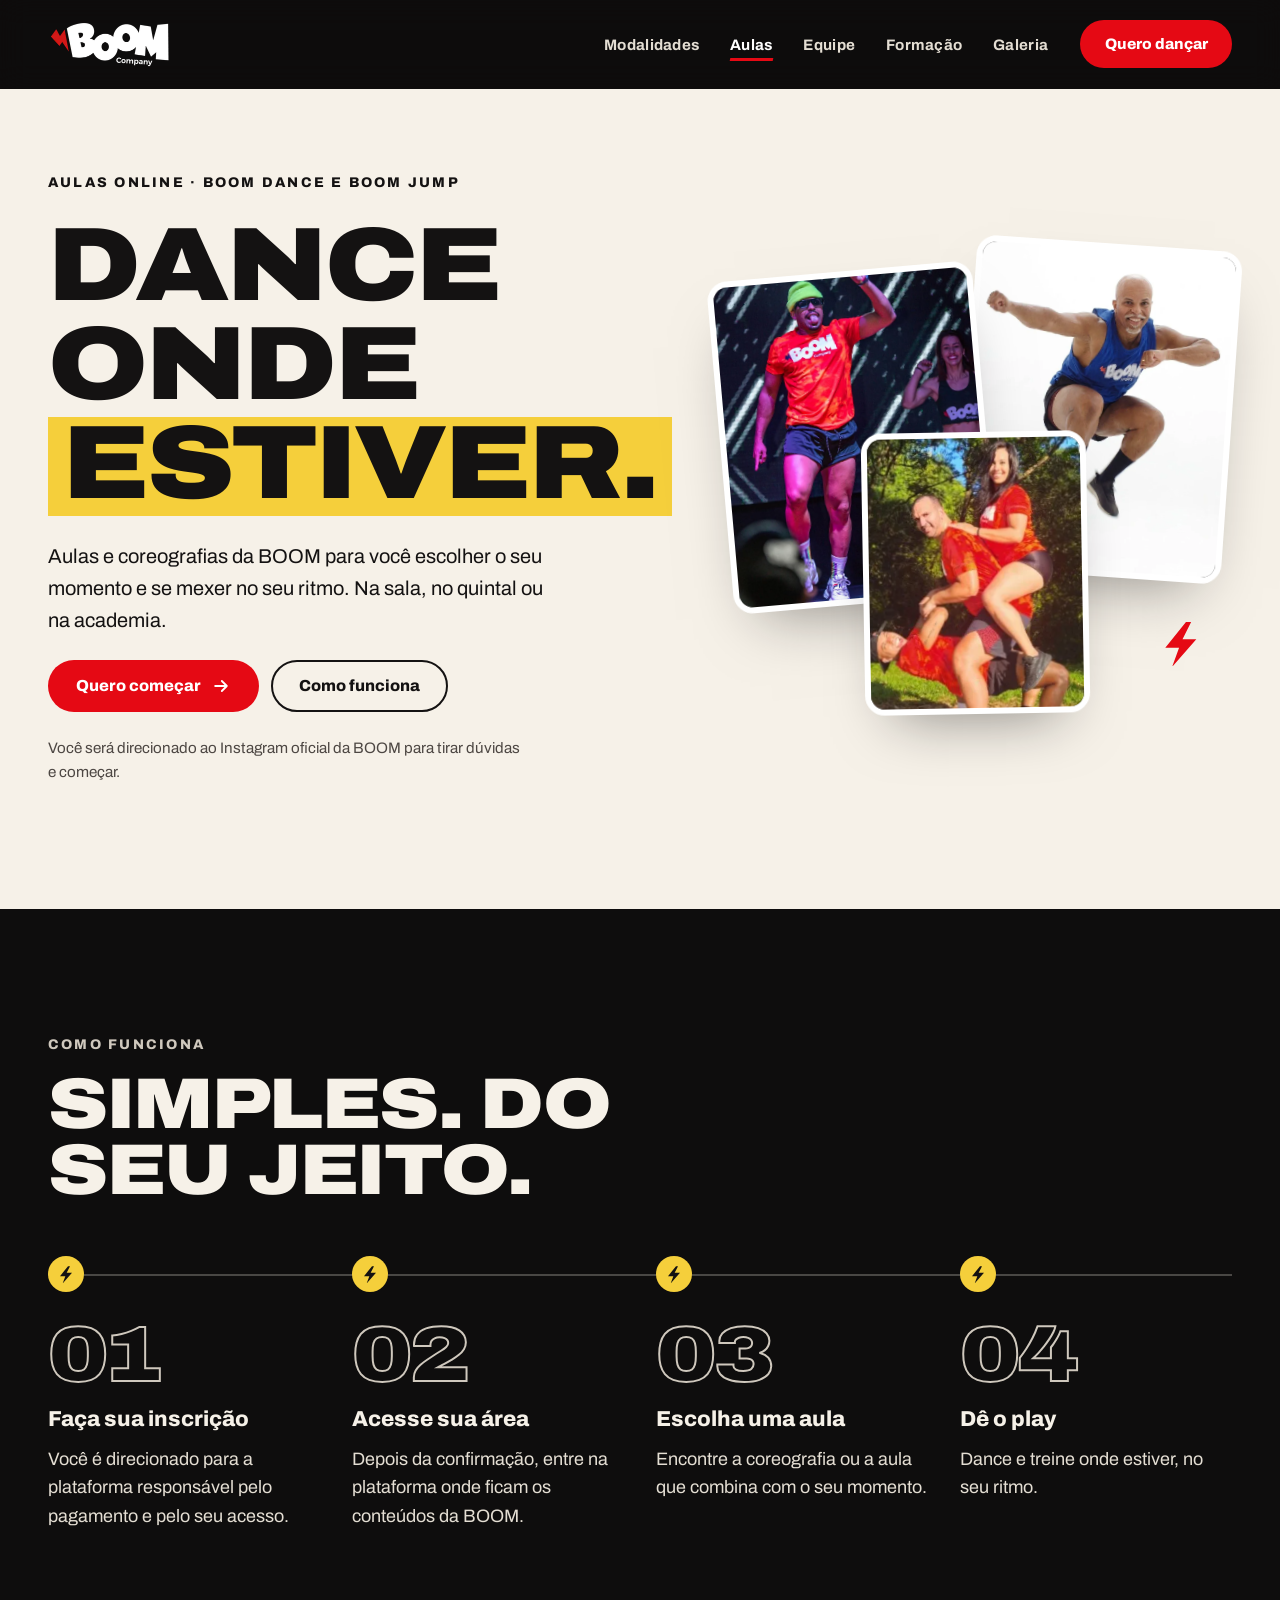
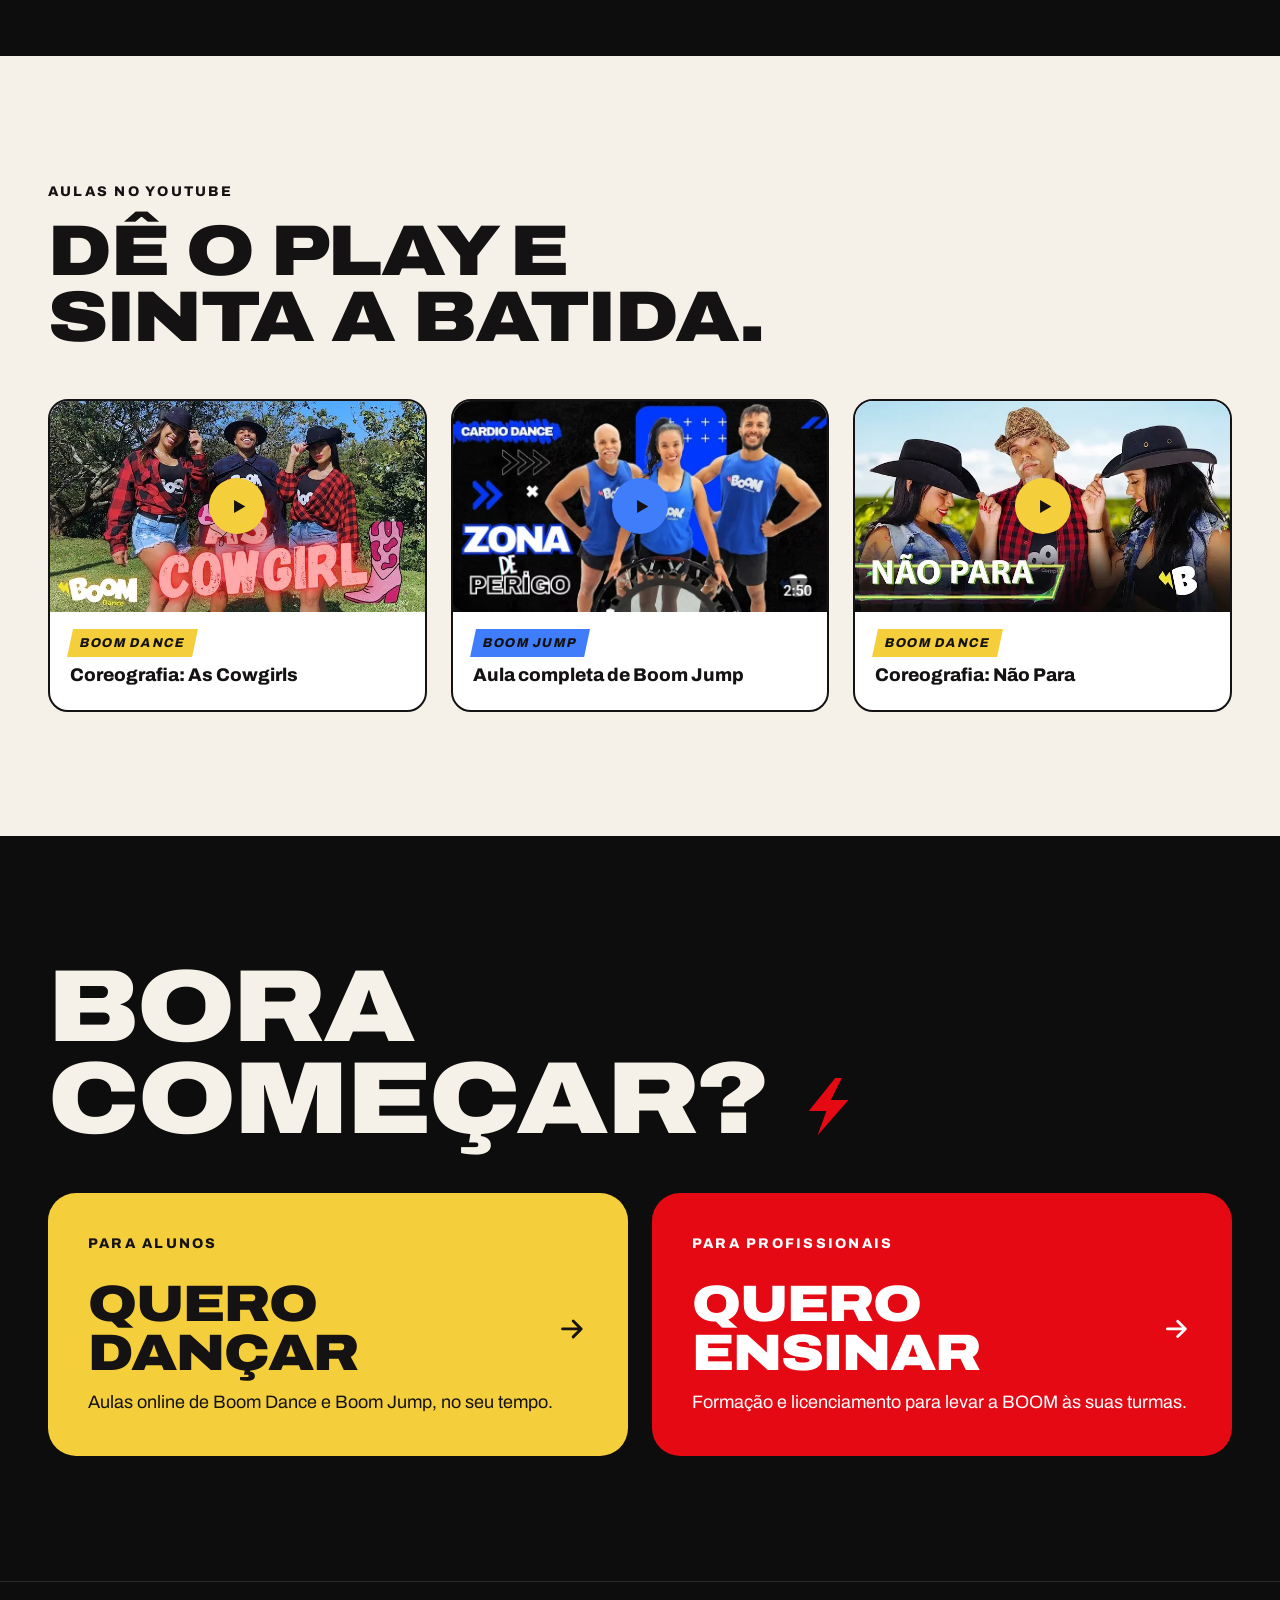
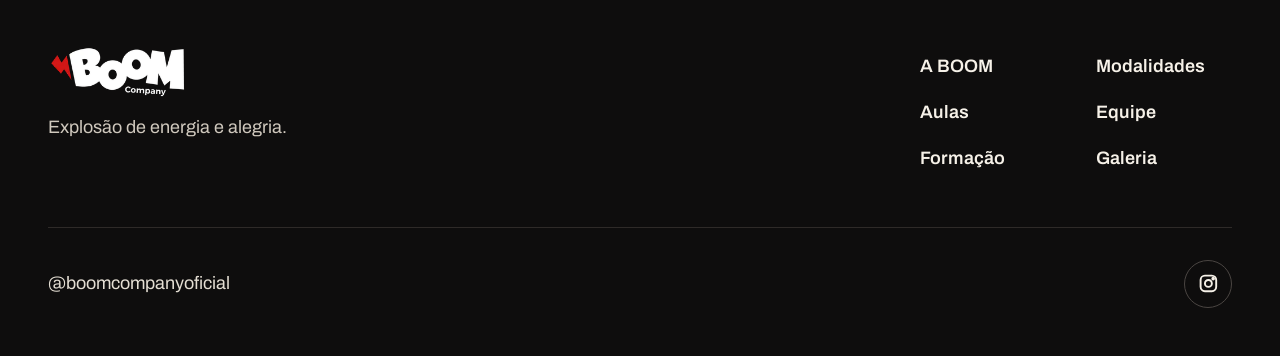
==== aulas/index.html @ 7c8aa3aa "Add files via upload" ====
<!DOCTYPE html><html lang="pt-BR"><head><meta charset="utf-8"><meta name="viewport" content="width=device-width, initial-scale=1"><title>Aulas online | BOOM Company</title><meta name="description" content="Aulas e coreografias de Boom Dance e Boom Jump para fazer onde estiver, no seu ritmo. Comece hoje com a BOOM Company."><link rel="canonical" href="https://www.boomcompany.com.br/aulas/"><meta name="theme-color" content="#0e0d0d"><link rel="icon" type="image/png" href="../favicon.png"><link rel="apple-touch-icon" href="../apple-touch-icon.png"><meta property="og:type" content="website"><meta property="og:locale" content="pt_BR"><meta property="og:title" content="Aulas online | BOOM Company"><meta property="og:description" content="Aulas e coreografias de Boom Dance e Boom Jump para fazer onde estiver, no seu ritmo. Comece hoje com a BOOM Company."><script>document.documentElement.classList.add('js');</script><link rel="stylesheet" href="../assets/Bolt.BFzb_CaX.css"><style>.steps__eyebrow[data-astro-cid-5wfdsgz3]{margin-bottom:var(--s-2)}.steps__title[data-astro-cid-5wfdsgz3]{margin-bottom:var(--s-5);max-width:50rem}.steps__list[data-astro-cid-5wfdsgz3]{grid-template-columns:repeat(var(--count), minmax(0, 1fr));gap:var(--s-4);display:grid;position:relative}.steps__list[data-astro-cid-5wfdsgz3]:before{content:"";opacity:.25;background:currentColor;height:2px;position:absolute;top:1.37rem;left:0;right:0}.steps__item[data-astro-cid-5wfdsgz3]{flex-direction:column;gap:.75rem;display:flex;position:relative}.steps__num[data-astro-cid-5wfdsgz3]{color:#0000;-webkit-text-stroke:2px var(--paper-ink);font-size:clamp(3.5rem,2.5rem + 3vw,5rem);line-height:1}.section--stage[data-astro-cid-5wfdsgz3] .steps__num[data-astro-cid-5wfdsgz3]{-webkit-text-stroke-color:var(--text-muted)}.steps__marker[data-astro-cid-5wfdsgz3]{background:var(--yellow);z-index:1;width:2.25rem;height:2.25rem;transition:transform .4s var(--ease);border-radius:50%;justify-content:center;align-items:center;margin-block:.25rem .75rem;display:flex;position:relative}.steps__item[data-astro-cid-5wfdsgz3]:hover .steps__marker[data-astro-cid-5wfdsgz3]{transform:scale(1.15)rotate(-8deg)}.steps__marker[data-astro-cid-5wfdsgz3] .bolt{width:1rem;height:1.1rem}.steps__marker[data-astro-cid-5wfdsgz3] .bolt polygon{fill:var(--paper-ink)}.steps__name[data-astro-cid-5wfdsgz3]{font-size:1.35rem;font-weight:800;line-height:1.2}.section--stage[data-astro-cid-5wfdsgz3] .steps__text[data-astro-cid-5wfdsgz3]{color:var(--text-soft)}.steps__text[data-astro-cid-5wfdsgz3]{line-height:1.6}@media (width<=860px){.steps__list[data-astro-cid-5wfdsgz3]{grid-template-columns:1fr;gap:0;padding-left:3.25rem}.steps__list[data-astro-cid-5wfdsgz3]:before{width:2px;height:auto;inset:.5rem auto .5rem 1.1rem}.steps__item[data-astro-cid-5wfdsgz3]{padding-bottom:var(--s-4)}.steps__num[data-astro-cid-5wfdsgz3]{font-size:2.5rem}.steps__marker[data-astro-cid-5wfdsgz3]{margin:0;position:absolute;top:.4rem;left:0}.steps__item[data-astro-cid-5wfdsgz3]{position:static}.steps__list[data-astro-cid-5wfdsgz3]>li[data-astro-cid-5wfdsgz3]{position:relative}.steps__list[data-astro-cid-5wfdsgz3]>li[data-astro-cid-5wfdsgz3] .steps__marker[data-astro-cid-5wfdsgz3]{left:-3.25rem}}
.videos__grid[data-astro-cid-wfg3qaib]{gap:var(--s-3);grid-template-columns:repeat(auto-fit,minmax(17rem,1fr));display:grid}.videos__grid[data-astro-cid-wfg3qaib] li[data-astro-cid-wfg3qaib]{display:flex}.videos__card[data-astro-cid-wfg3qaib]{background:var(--white);border:2px solid var(--paper-ink);border-radius:var(--radius-m);flex-direction:column;flex:1;display:flex;overflow:hidden}.videos__card--dance[data-astro-cid-wfg3qaib]{--accent:var(--yellow)}.videos__card--jump[data-astro-cid-wfg3qaib]{--accent:var(--blue)}.videos__thumb[data-astro-cid-wfg3qaib]{aspect-ratio:16/9;position:relative}.videos__play[data-astro-cid-wfg3qaib]{background:var(--accent);width:3.5rem;height:3.5rem;color:var(--paper-ink);transition:transform .3s var(--ease);border-radius:50%;justify-content:center;align-items:center;margin:auto;display:flex;position:absolute;inset:0;box-shadow:0 10px 30px -10px #00000080}.videos__card[data-astro-cid-wfg3qaib]:hover .videos__play[data-astro-cid-wfg3qaib]{transform:scale(1.12)}.videos__play[data-astro-cid-wfg3qaib] svg{width:1.3rem;height:1.3rem;margin-left:3px}.videos__meta[data-astro-cid-wfg3qaib]{flex-direction:column;gap:.4rem;padding:1.1rem 1.25rem 1.35rem;display:flex}.videos__tag[data-astro-cid-wfg3qaib]{background:var(--accent);color:var(--paper-ink);letter-spacing:.1em;text-transform:uppercase;align-self:flex-start;padding:.25rem .6rem;font-size:.8rem;font-weight:800;transform:skew(-12deg)}.videos__title[data-astro-cid-wfg3qaib]{font-size:1.15rem;font-weight:800;line-height:1.3}.aulas-hero[data-astro-cid-ud3b7mvk]{padding-top:clamp(3rem,2rem + 4vw,6rem);overflow:hidden}.aulas-hero__grid[data-astro-cid-ud3b7mvk]{align-items:center;gap:var(--s-6);flex-wrap:wrap;display:flex}.aulas-hero__text[data-astro-cid-ud3b7mvk]{gap:var(--s-3);flex-direction:column;flex:32rem;align-items:flex-start;min-width:0;display:flex}.aulas-hero__text[data-astro-cid-ud3b7mvk] .h1[data-astro-cid-ud3b7mvk]{font-size:min(var(--fs-h1), 13vw)}.aulas-hero__text[data-astro-cid-ud3b7mvk] .lead[data-astro-cid-ud3b7mvk]{max-width:32rem}.aulas-hero__ctas[data-astro-cid-ud3b7mvk]{flex-wrap:wrap;gap:.75rem;display:flex}.aulas-hero__note[data-astro-cid-ud3b7mvk]{color:#4d4743;max-width:30rem;font-size:.95rem}.aulas-hero__collage[data-astro-cid-ud3b7mvk]{flex:26rem;min-width:0;height:clamp(22rem,15rem + 18vw,34rem);position:relative}.aulas-hero__pic[data-astro-cid-ud3b7mvk]{aspect-ratio:4/5;border-radius:var(--radius-m);border:6px solid var(--white);width:52%;position:absolute;box-shadow:0 30px 60px -30px #14121280}.aulas-hero__pic--1[data-astro-cid-ud3b7mvk]{z-index:2;animation:float-in .9s var(--ease) .1s both;top:6%;left:0;rotate:-5deg}.aulas-hero__pic--2[data-astro-cid-ud3b7mvk]{z-index:1;animation:float-in .9s var(--ease) .25s both;top:0;right:0;rotate:4deg}.aulas-hero__pic--2[data-astro-cid-ud3b7mvk] img{object-position:center 40%}.aulas-hero__pic--3[data-astro-cid-ud3b7mvk]{z-index:3;width:44%;animation:float-in .9s var(--ease) .4s both;bottom:0;left:28%;rotate:-1deg}.aulas-hero__bolt[data-astro-cid-ud3b7mvk]{z-index:4;font-size:5rem;position:absolute;bottom:10%;right:6%}@keyframes float-in{0%{opacity:0;transform:translateY(30px)scale(.96)}to{opacity:1;transform:none}}@media (width<=640px){.aulas-hero__ctas[data-astro-cid-ud3b7mvk]{flex-direction:column;width:100%}.aulas-hero__ctas[data-astro-cid-ud3b7mvk] .btn[data-astro-cid-ud3b7mvk]{width:100%;min-height:3.5rem}.aulas-hero__collage[data-astro-cid-ud3b7mvk]{flex-basis:100%;height:22rem}}
.doors__title[data-astro-cid-2fuijuco]{margin-bottom:var(--s-5);font-size:clamp(2.75rem,1.6rem + 6vw,7.25rem);line-height:.9}.doors__title[data-astro-cid-2fuijuco] .bolt{vertical-align:-.02em;margin-left:.1em;display:inline-block}.doors__grid[data-astro-cid-2fuijuco]{gap:var(--s-3);grid-template-columns:repeat(auto-fit,minmax(19rem,1fr));display:grid}.doors__door[data-astro-cid-2fuijuco]{border-radius:var(--radius-l);justify-content:space-between;gap:var(--s-3);flex-direction:column;min-height:15rem;padding:clamp(1.6rem,1rem + 2vw,2.5rem);display:flex}.doors__door--student[data-astro-cid-2fuijuco]{background:var(--yellow);color:var(--paper-ink)}.doors__door--pro[data-astro-cid-2fuijuco]{background:var(--red);color:var(--white)}.doors__door[data-astro-cid-2fuijuco] .eyebrow[data-astro-cid-2fuijuco]{color:inherit}.doors__name[data-astro-cid-2fuijuco]{align-items:center;gap:.3em;font-size:clamp(2.2rem,1.6rem + 2vw,3.5rem);line-height:.95;display:flex}.doors__name[data-astro-cid-2fuijuco] svg{width:.7em;height:.7em;transition:transform .3s var(--ease)}.doors__door[data-astro-cid-2fuijuco]:hover .doors__name[data-astro-cid-2fuijuco] svg{transform:translate(8px)}.doors__text[data-astro-cid-2fuijuco]{margin-top:.75rem;line-height:1.5;display:block}
</style></head><body><a class="skip-link" href="#conteudo">Pular para o conteúdo</a><header class="site-header" data-header data-astro-cid-nen7h5rs><div class="container site-header__row" data-astro-cid-nen7h5rs><a class="site-header__logo" href="../" aria-label="BOOM Company, página inicial" data-astro-cid-nen7h5rs><img src="../assets/boom-company.6eU--Zpo_1lzcCj.webp" alt loading="eager" data-astro-cid-nen7h5rs="true" decoding="async" width="248" height="91"></a><nav class="site-nav" aria-label="Principal" data-astro-cid-nen7h5rs><ul data-astro-cid-nen7h5rs><li data-astro-cid-nen7h5rs><a href="../#ritmo" data-astro-cid-nen7h5rs>Modalidades</a></li><li data-astro-cid-nen7h5rs><a href="./" aria-current="page" data-astro-cid-nen7h5rs>Aulas</a></li><li data-astro-cid-nen7h5rs><a href="../#equipe" data-astro-cid-nen7h5rs>Equipe</a></li><li data-astro-cid-nen7h5rs><a href="../formacao/" data-astro-cid-nen7h5rs>Formação</a></li><li data-astro-cid-nen7h5rs><a href="../galeria/" data-astro-cid-nen7h5rs>Galeria</a></li></ul></nav><a class="btn btn--red site-header__cta" href="./" data-astro-cid-nen7h5rs>Quero dançar</a><button class="site-header__menu" type="button" aria-expanded="false" aria-controls="mobile-menu" data-menu-open data-astro-cid-nen7h5rs><svg viewBox="0 0 24 24" aria-hidden="true" focusable="false" fill="none" stroke="currentColor" stroke-width="2.2" stroke-linecap="round" stroke-linejoin="round"><path d="M4 8h16M4 16h11"></path></svg><span class="visually-hidden" data-astro-cid-nen7h5rs>Abrir menu</span></button></div></header><div class="mobile-menu" id="mobile-menu" hidden data-menu role="dialog" aria-modal="true" aria-label="Menu" data-astro-cid-nen7h5rs><div class="container mobile-menu__top" data-astro-cid-nen7h5rs><a href="../" aria-label="BOOM Company, página inicial" data-astro-cid-nen7h5rs><img src="../assets/boom-company.6eU--Zpo_1lzcCj.webp" alt data-astro-cid-nen7h5rs="true" loading="lazy" decoding="async" width="248" height="91"></a><button class="site-header__menu" type="button" data-menu-close data-astro-cid-nen7h5rs><svg viewBox="0 0 24 24" aria-hidden="true" focusable="false" fill="none" stroke="currentColor" stroke-width="2.2" stroke-linecap="round" stroke-linejoin="round"><path d="M6 6l12 12M18 6L6 18"></path></svg><span class="visually-hidden" data-astro-cid-nen7h5rs>Fechar menu</span></button></div><nav class="container mobile-menu__nav" aria-label="Menu" data-astro-cid-nen7h5rs><ul data-astro-cid-nen7h5rs><li data-astro-cid-nen7h5rs><a class="display" href="../#ritmo" data-menu-link data-astro-cid-nen7h5rs>Modalidades</a></li><li data-astro-cid-nen7h5rs><a class="display" href="./" data-menu-link data-astro-cid-nen7h5rs>Aulas</a></li><li data-astro-cid-nen7h5rs><a class="display" href="../#equipe" data-menu-link data-astro-cid-nen7h5rs>Equipe</a></li><li data-astro-cid-nen7h5rs><a class="display" href="../formacao/" data-menu-link data-astro-cid-nen7h5rs>Formação</a></li><li data-astro-cid-nen7h5rs><a class="display" href="../galeria/" data-menu-link data-astro-cid-nen7h5rs>Galeria</a></li></ul><div class="mobile-menu__ctas" data-astro-cid-nen7h5rs><a class="btn btn--red" href="./" data-menu-link data-astro-cid-nen7h5rs>Quero dançar</a><a class="btn btn--ghost" href="../formacao/" data-menu-link data-astro-cid-nen7h5rs>Sou profissional</a></div><a class="mobile-menu__ig" href="https://www.instagram.com/boomcompanyoficial/" target="_blank" rel="noopener noreferrer" data-astro-cid-nen7h5rs><svg viewBox="0 0 24 24" aria-hidden="true" focusable="false" fill="none" stroke="currentColor" stroke-width="2.2" stroke-linecap="round" stroke-linejoin="round"><rect x="3" y="3" width="18" height="18" rx="5"></rect><circle cx="12" cy="12" r="4"></circle><circle cx="17.5" cy="6.5" r="1" fill="currentColor"></circle></svg> @boomcompanyoficial</a></nav></div><script type="module">var e=document.querySelector(`[data-header]`),t=document.querySelector(`[data-menu]`),n=document.querySelector(`[data-menu-open]`),r=document.querySelector(`[data-menu-close]`);if(e){let t=()=>e.classList.toggle(`is-scrolled`,window.scrollY>8);t(),window.addEventListener(`scroll`,t,{passive:!0})}if(t&&n&&r){let e=()=>{t.hidden=!1,n.setAttribute(`aria-expanded`,`true`),document.body.style.overflow=`hidden`,r.focus()},i=(e=!0)=>{t.hidden=!0,n.setAttribute(`aria-expanded`,`false`),document.body.style.overflow=``,e&&n.focus()};n.addEventListener(`click`,e),r.addEventListener(`click`,()=>i()),t.querySelectorAll(`[data-menu-link]`).forEach(e=>e.addEventListener(`click`,()=>i(!1))),document.addEventListener(`keydown`,e=>{e.key===`Escape`&&!t.hidden&&i()}),window.matchMedia(`(min-width: 961px)`).addEventListener(`change`,e=>{e.matches&&!t.hidden&&i(!1)})}</script><main id="conteudo" class="site-main"><section class="section section--day aulas-hero" aria-labelledby="aulas-title" data-astro-cid-ud3b7mvk><div class="container aulas-hero__grid" data-astro-cid-ud3b7mvk><div class="aulas-hero__text" data-astro-cid-ud3b7mvk><p class="eyebrow" data-astro-cid-ud3b7mvk>Aulas online · Boom Dance e Boom Jump</p><h1 id="aulas-title" class="display h1" data-astro-cid-ud3b7mvk><span class="rise-line" data-astro-cid-ud3b7mvk><span data-astro-cid-ud3b7mvk>Dance</span></span><span class="rise-line" data-astro-cid-ud3b7mvk><span style="animation-delay:.12s" data-astro-cid-ud3b7mvk>onde</span></span><span class="rise-line aulas-hero__last" data-astro-cid-ud3b7mvk><span style="animation-delay:.24s" data-astro-cid-ud3b7mvk><span class="marker" data-astro-cid-ud3b7mvk>estiver.</span></span></span></h1><p class="lead" data-astro-cid-ud3b7mvk>Aulas e coreografias da BOOM para você escolher o seu momento e se mexer no seu ritmo. Na sala, no quintal ou na academia.</p><div class="aulas-hero__ctas" data-astro-cid-ud3b7mvk><a class="btn btn--red" href="https://www.instagram.com/boomcompanyoficial/" target="_blank" rel="noopener noreferrer" data-astro-cid-ud3b7mvk>Quero começar <svg viewBox="0 0 24 24" aria-hidden="true" focusable="false" fill="none" stroke="currentColor" stroke-width="2.2" stroke-linecap="round" stroke-linejoin="round"><path d="M5 12h14M13 6l6 6-6 6"></path></svg></a><a class="btn btn--ghost" href="#como-funciona" data-astro-cid-ud3b7mvk>Como funciona</a></div><p class="aulas-hero__note" data-astro-cid-ud3b7mvk>Você será direcionado ao Instagram oficial da BOOM para tirar dúvidas e começar.</p></div><div class="aulas-hero__collage" aria-hidden="true" data-astro-cid-ud3b7mvk><div class="photo aulas-hero__pic aulas-hero__pic--1" data-astro-cid-ud3b7mvk><img src="../assets/boom-dance-aula.CF1IL1_i_ZmuE7E.webp" alt loading="eager" data-astro-cid-ud3b7mvk="true" decoding="async" width="854" height="1280"></div><div class="photo aulas-hero__pic aulas-hero__pic--2" data-astro-cid-ud3b7mvk><img src="../assets/boom-jump-salto.Cw-rjuc1_1wUjbR.webp" alt loading="eager" data-astro-cid-ud3b7mvk="true" decoding="async" width="896" height="1191"></div><div class="photo aulas-hero__pic aulas-hero__pic--3" data-astro-cid-ud3b7mvk><img src="../assets/galera-danca-ao-ar-livre.BDb36lwr_Z1HJDvJ.webp" alt loading="eager" data-astro-cid-ud3b7mvk="true" decoding="async" width="363" height="399"></div><span class="aulas-hero__bolt" data-astro-cid-ud3b7mvk><svg class="bolt pulse" viewBox="0 0 24 26" aria-hidden="true" focusable="false"><polygon points="15,0 3,15 11,15 7,26 21,10 13,10 18,0"></polygon></svg></span></div></div></section><section id="como-funciona" class="section section--stage steps" aria-labelledby="como-funciona-title" data-astro-cid-5wfdsgz3><div class="container" data-astro-cid-5wfdsgz3><p class="eyebrow steps__eyebrow" data-astro-cid-5wfdsgz3>Como funciona</p><h2 id="como-funciona-title" class="display h2 steps__title" data-astro-cid-5wfdsgz3>Simples. Do seu jeito.</h2><ol class="steps__list" style="--count:4" data-astro-cid-5wfdsgz3><li class="steps__item" data-reveal="1" data-astro-cid-5wfdsgz3><span class="steps__marker" aria-hidden="true" data-astro-cid-5wfdsgz3><svg class="bolt" viewBox="0 0 24 26" aria-hidden="true" focusable="false"><polygon points="15,0 3,15 11,15 7,26 21,10 13,10 18,0"></polygon></svg></span><span class="steps__num display" aria-hidden="true" data-astro-cid-5wfdsgz3>01</span><h3 class="steps__name" data-astro-cid-5wfdsgz3>Faça sua inscrição</h3><p class="steps__text" data-astro-cid-5wfdsgz3>Você é direcionado para a plataforma responsável pelo pagamento e pelo seu acesso.</p></li><li class="steps__item" data-reveal="2" data-astro-cid-5wfdsgz3><span class="steps__marker" aria-hidden="true" data-astro-cid-5wfdsgz3><svg class="bolt" viewBox="0 0 24 26" aria-hidden="true" focusable="false"><polygon points="15,0 3,15 11,15 7,26 21,10 13,10 18,0"></polygon></svg></span><span class="steps__num display" aria-hidden="true" data-astro-cid-5wfdsgz3>02</span><h3 class="steps__name" data-astro-cid-5wfdsgz3>Acesse sua área</h3><p class="steps__text" data-astro-cid-5wfdsgz3>Depois da confirmação, entre na plataforma onde ficam os conteúdos da BOOM.</p></li><li class="steps__item" data-reveal="3" data-astro-cid-5wfdsgz3><span class="steps__marker" aria-hidden="true" data-astro-cid-5wfdsgz3><svg class="bolt" viewBox="0 0 24 26" aria-hidden="true" focusable="false"><polygon points="15,0 3,15 11,15 7,26 21,10 13,10 18,0"></polygon></svg></span><span class="steps__num display" aria-hidden="true" data-astro-cid-5wfdsgz3>03</span><h3 class="steps__name" data-astro-cid-5wfdsgz3>Escolha uma aula</h3><p class="steps__text" data-astro-cid-5wfdsgz3>Encontre a coreografia ou a aula que combina com o seu momento.</p></li><li class="steps__item" data-reveal="3" data-astro-cid-5wfdsgz3><span class="steps__marker" aria-hidden="true" data-astro-cid-5wfdsgz3><svg class="bolt" viewBox="0 0 24 26" aria-hidden="true" focusable="false"><polygon points="15,0 3,15 11,15 7,26 21,10 13,10 18,0"></polygon></svg></span><span class="steps__num display" aria-hidden="true" data-astro-cid-5wfdsgz3>04</span><h3 class="steps__name" data-astro-cid-5wfdsgz3>Dê o play</h3><p class="steps__text" data-astro-cid-5wfdsgz3>Dance e treine onde estiver, no seu ritmo.</p></li></ol></div></section><section id="videos" class="section section--day videos" aria-labelledby="videos-title" data-astro-cid-wfg3qaib><div class="container" data-astro-cid-wfg3qaib><div class="section-head" data-astro-cid-wfg3qaib><div data-astro-cid-wfg3qaib><p class="eyebrow" data-astro-cid-wfg3qaib>Aulas no YouTube</p><h2 id="videos-title" class="display h2" data-astro-cid-wfg3qaib>Dê o play e sinta a batida.</h2></div></div><ul class="videos__grid" data-astro-cid-wfg3qaib><li data-reveal="1" data-astro-cid-wfg3qaib><a class="videos__card videos__card--dance lift" href="https://youtu.be/KM42j9D1Sxs" target="_blank" rel="noopener noreferrer" data-astro-cid-wfg3qaib><span class="photo videos__thumb" data-astro-cid-wfg3qaib><img src="../assets/video-as-cowgirls.C5T_HRWk_1WzT7u.webp" alt data-astro-cid-wfg3qaib="true" loading="lazy" decoding="async" width="720" height="404"><span class="videos__play" data-astro-cid-wfg3qaib><svg viewBox="0 0 24 24" aria-hidden="true" focusable="false" fill="none" stroke="currentColor" stroke-width="2.2" stroke-linecap="round" stroke-linejoin="round"><polygon points="7,4.5 20,12 7,19.5" fill="currentColor" stroke="none"></polygon></svg></span></span><span class="videos__meta" data-astro-cid-wfg3qaib><span class="videos__tag" data-astro-cid-wfg3qaib>Boom Dance</span><span class="videos__title" data-astro-cid-wfg3qaib>Coreografia: As Cowgirls</span><span class="visually-hidden" data-astro-cid-wfg3qaib>(abre o YouTube em nova aba)</span></span></a></li><li data-reveal="2" data-astro-cid-wfg3qaib><a class="videos__card videos__card--jump lift" href="https://youtu.be/4X6XQB9b3ho" target="_blank" rel="noopener noreferrer" data-astro-cid-wfg3qaib><span class="photo videos__thumb" data-astro-cid-wfg3qaib><img src="../assets/video-aula-jump.jo2t7IbS_Z1OJD7G.webp" alt data-astro-cid-wfg3qaib="true" loading="lazy" decoding="async" width="777" height="438"><span class="videos__play" data-astro-cid-wfg3qaib><svg viewBox="0 0 24 24" aria-hidden="true" focusable="false" fill="none" stroke="currentColor" stroke-width="2.2" stroke-linecap="round" stroke-linejoin="round"><polygon points="7,4.5 20,12 7,19.5" fill="currentColor" stroke="none"></polygon></svg></span></span><span class="videos__meta" data-astro-cid-wfg3qaib><span class="videos__tag" data-astro-cid-wfg3qaib>Boom Jump</span><span class="videos__title" data-astro-cid-wfg3qaib>Aula completa de Boom Jump</span><span class="visually-hidden" data-astro-cid-wfg3qaib>(abre o YouTube em nova aba)</span></span></a></li><li data-reveal="3" data-astro-cid-wfg3qaib><a class="videos__card videos__card--dance lift" href="https://youtu.be/c4l8uk0nxck" target="_blank" rel="noopener noreferrer" data-astro-cid-wfg3qaib><span class="photo videos__thumb" data-astro-cid-wfg3qaib><img src="../assets/video-nao-para.BEuqIkii_ZcKmlb.webp" alt data-astro-cid-wfg3qaib="true" loading="lazy" decoding="async" width="720" height="404"><span class="videos__play" data-astro-cid-wfg3qaib><svg viewBox="0 0 24 24" aria-hidden="true" focusable="false" fill="none" stroke="currentColor" stroke-width="2.2" stroke-linecap="round" stroke-linejoin="round"><polygon points="7,4.5 20,12 7,19.5" fill="currentColor" stroke="none"></polygon></svg></span></span><span class="videos__meta" data-astro-cid-wfg3qaib><span class="videos__tag" data-astro-cid-wfg3qaib>Boom Dance</span><span class="videos__title" data-astro-cid-wfg3qaib>Coreografia: Não Para</span><span class="visually-hidden" data-astro-cid-wfg3qaib>(abre o YouTube em nova aba)</span></span></a></li></ul></div></section><section id="final" class="section section--stage doors" aria-labelledby="doors-title" data-astro-cid-2fuijuco><div class="container" data-astro-cid-2fuijuco><h2 id="doors-title" class="display doors__title" data-astro-cid-2fuijuco>Bora começar? <svg class="bolt pulse" viewBox="0 0 24 26" aria-hidden="true" focusable="false"><polygon points="15,0 3,15 11,15 7,26 21,10 13,10 18,0"></polygon></svg></h2><div class="doors__grid" data-astro-cid-2fuijuco><a class="doors__door doors__door--student lift" href="./" data-reveal="1" data-astro-cid-2fuijuco><span class="eyebrow" data-astro-cid-2fuijuco>Para alunos</span><span data-astro-cid-2fuijuco><span class="display doors__name" data-astro-cid-2fuijuco>Quero dançar <svg viewBox="0 0 24 24" aria-hidden="true" focusable="false" fill="none" stroke="currentColor" stroke-width="2.2" stroke-linecap="round" stroke-linejoin="round"><path d="M5 12h14M13 6l6 6-6 6"></path></svg></span><span class="doors__text" data-astro-cid-2fuijuco>Aulas online de Boom Dance e Boom Jump, no seu tempo.</span></span></a><a class="doors__door doors__door--pro lift" href="../formacao/" data-reveal="2" data-astro-cid-2fuijuco><span class="eyebrow" data-astro-cid-2fuijuco>Para profissionais</span><span data-astro-cid-2fuijuco><span class="display doors__name" data-astro-cid-2fuijuco>Quero ensinar <svg viewBox="0 0 24 24" aria-hidden="true" focusable="false" fill="none" stroke="currentColor" stroke-width="2.2" stroke-linecap="round" stroke-linejoin="round"><path d="M5 12h14M13 6l6 6-6 6"></path></svg></span><span class="doors__text" data-astro-cid-2fuijuco>Formação e licenciamento para levar a BOOM às suas turmas.</span></span></a></div></div></section></main><footer class="site-footer" data-astro-cid-jo6i4kqk><div class="container" data-astro-cid-jo6i4kqk><div class="site-footer__main" data-astro-cid-jo6i4kqk><div data-astro-cid-jo6i4kqk><a href="../" aria-label="BOOM Company, página inicial" data-astro-cid-jo6i4kqk><img src="../assets/boom-company.6eU--Zpo_1lzcCj.webp" alt data-astro-cid-jo6i4kqk="true" loading="lazy" decoding="async" width="248" height="91"></a><p class="site-footer__phrase" data-astro-cid-jo6i4kqk>Explosão de energia e alegria.</p></div><nav aria-label="Rodapé" data-astro-cid-jo6i4kqk><ul class="site-footer__nav" data-astro-cid-jo6i4kqk><li data-astro-cid-jo6i4kqk><a href="../#a-boom" data-astro-cid-jo6i4kqk>A BOOM</a></li><li data-astro-cid-jo6i4kqk><a href="../#ritmo" data-astro-cid-jo6i4kqk>Modalidades</a></li><li data-astro-cid-jo6i4kqk><a href="./" data-astro-cid-jo6i4kqk>Aulas</a></li><li data-astro-cid-jo6i4kqk><a href="../#equipe" data-astro-cid-jo6i4kqk>Equipe</a></li><li data-astro-cid-jo6i4kqk><a href="../formacao/" data-astro-cid-jo6i4kqk>Formação</a></li><li data-astro-cid-jo6i4kqk><a href="../galeria/" data-astro-cid-jo6i4kqk>Galeria</a></li></ul></nav></div><div class="site-footer__bottom" data-astro-cid-jo6i4kqk><div class="site-footer__contact" data-astro-cid-jo6i4kqk><a href="https://www.instagram.com/boomcompanyoficial/" target="_blank" rel="noopener noreferrer" data-astro-cid-jo6i4kqk>@boomcompanyoficial</a></div><ul class="site-footer__social" aria-label="Redes sociais" data-astro-cid-jo6i4kqk><li data-astro-cid-jo6i4kqk><a href="https://www.instagram.com/boomcompanyoficial/" target="_blank" rel="noopener noreferrer" aria-label="Instagram da BOOM Company" data-astro-cid-jo6i4kqk><svg viewBox="0 0 24 24" aria-hidden="true" focusable="false" fill="none" stroke="currentColor" stroke-width="2.2" stroke-linecap="round" stroke-linejoin="round"><rect x="3" y="3" width="18" height="18" rx="5"></rect><circle cx="12" cy="12" r="4"></circle><circle cx="17.5" cy="6.5" r="1" fill="currentColor"></circle></svg></a></li></ul></div></div></footer><script type="module">var e=document.querySelectorAll(`[data-reveal]`);if(`IntersectionObserver`in window){let t=new IntersectionObserver(e=>{e.forEach(e=>{e.isIntersecting&&(e.target.classList.add(`is-in`),t.unobserve(e.target))})},{threshold:.12,rootMargin:`0px 0px -40px 0px`});e.forEach(e=>t.observe(e))}else e.forEach(e=>e.classList.add(`is-in`));</script></body></html>
---- assets/Bolt.BFzb_CaX.css ----
@font-face{font-family:Archivo Variable;font-style:normal;font-display:swap;font-weight:100 900;font-stretch:62% 125%;src:url(./archivo-vietnamese-wdth-normal.rJmnGBSt.woff2)format("woff2-variations");unicode-range:U+102-103,U+110-111,U+128-129,U+168-169,U+1A0-1A1,U+1AF-1B0,U+300-301,U+303-304,U+308-309,U+323,U+329,U+1EA0-1EF9,U+20AB}@font-face{font-family:Archivo Variable;font-style:normal;font-display:swap;font-weight:100 900;font-stretch:62% 125%;src:url(./archivo-latin-ext-wdth-normal.7khWdh9v.woff2)format("woff2-variations");unicode-range:U+100-2BA,U+2BD-2C5,U+2C7-2CC,U+2CE-2D7,U+2DD-2FF,U+304,U+308,U+329,U+1D00-1DBF,U+1E00-1E9F,U+1EF2-1EFF,U+2020,U+20A0-20AB,U+20AD-20C0,U+2113,U+2C60-2C7F,U+A720-A7FF}@font-face{font-family:Archivo Variable;font-style:normal;font-display:swap;font-weight:100 900;font-stretch:62% 125%;src:url(./archivo-latin-wdth-normal.DY7AcnAa.woff2)format("woff2-variations");unicode-range:U+??,U+131,U+152-153,U+2BB-2BC,U+2C6,U+2DA,U+2DC,U+304,U+308,U+329,U+2000-206F,U+20AC,U+2122,U+2191,U+2193,U+2212,U+2215,U+FEFF,U+FFFD}:root{--stage:#0e0d0d;--stage-2:#1e1c1b;--stage-line:#3a3532;--paper:#f6f1e8;--paper-ink:#141212;--white:#fff;--text-soft:#e4ded3;--text-muted:#cfc8bd;--text-dim:#8f877e;--red:#e50914;--blue:#3f7dfb;--blue-text:#6f9bff;--yellow:#f5cf3b;--font:"Archivo Variable", "Archivo", system-ui, -apple-system, "Segoe UI", sans-serif;--fs-body:1.125rem;--fs-lead:clamp(1.125rem, 1rem + .4vw, 1.25rem);--fs-small:.875rem;--fs-h1:clamp(3rem, 1.4rem + 6.4vw, 6.625rem);--fs-h2:clamp(2.5rem, 1.6rem + 3.6vw, 4.75rem);--fs-h3:clamp(2rem, 1.4rem + 2.2vw, 3.5rem);--s-1:.5rem;--s-2:1rem;--s-3:1.5rem;--s-4:2rem;--s-5:3rem;--s-6:4rem;--section-y:clamp(4.5rem, 3rem + 6vw, 8rem);--gutter:clamp(1.25rem, .6rem + 3vw, 4rem);--max:80rem;--radius-s:.75rem;--radius-m:1.25rem;--radius-l:1.75rem;--ease:cubic-bezier(.2, .8, .2, 1);--header-h:5.5rem}*,:before,:after{box-sizing:border-box}html{-webkit-text-size-adjust:100%;scroll-behavior:smooth;scroll-padding-top:var(--header-h)}body{font-family:var(--font);font-size:var(--fs-body);color:var(--paper);background:var(--stage);-webkit-font-smoothing:antialiased;margin:0;line-height:1.6}img,svg,video{max-width:100%;display:block}.site-main,html,body{overflow-x:clip}img{height:auto}a{color:inherit;text-decoration:none}button{font:inherit;color:inherit}h1,h2,h3,p,ul,ol,figure{margin:0}ul,ol{padding:0;list-style:none}::selection{background:var(--red);color:var(--white)}:focus-visible{outline:3px solid var(--yellow);outline-offset:3px;border-radius:4px}.section--day :focus-visible,.page--day :focus-visible{outline-color:var(--paper-ink)}.skip-link{left:var(--s-2);z-index:100;background:var(--yellow);color:var(--paper-ink);border-radius:999px;padding:.75rem 1.25rem;font-weight:800;position:absolute;top:-100px}.skip-link:focus{top:var(--s-2)}.visually-hidden{clip:rect(0 0 0 0);clip-path:inset(50%);white-space:nowrap;width:1px;height:1px;overflow:hidden;position:absolute!important}.container{width:100%;max-width:calc(var(--max) + 2 * var(--gutter));padding-inline:var(--gutter);margin-inline:auto}.section{padding-block:var(--section-y);position:relative}.section--stage{background:var(--stage);color:var(--paper)}.section--day{background:var(--paper);color:var(--paper-ink)}.section--red{background:var(--red);color:var(--white)}.display{text-transform:uppercase;letter-spacing:-.02em;text-wrap:balance;font-weight:900;font-stretch:118%;line-height:.92}.h1{font-size:var(--fs-h1);line-height:.9}.h2{font-size:var(--fs-h2)}.h3{font-size:var(--fs-h3);line-height:.9}.eyebrow{font-size:var(--fs-small);letter-spacing:.16em;text-transform:uppercase;font-weight:800}.section--stage .eyebrow{color:var(--text-muted)}.lead{font-size:var(--fs-lead);line-height:1.6}.section--stage .lead{color:var(--text-soft)}.accent-red{color:var(--red)}.marker{background:var(--yellow);color:var(--paper-ink);-webkit-box-decoration-break:clone;box-decoration-break:clone;padding:0 .14em}.section-head{justify-content:space-between;align-items:flex-end;gap:var(--s-4);margin-bottom:var(--s-5);flex-wrap:wrap;display:flex}.section-head .eyebrow{margin-bottom:var(--s-2)}.btn{text-align:center;cursor:pointer;min-height:3.25rem;transition:transform .25s var(--ease), background-color .25s, color .25s, border-color .25s;border:2px solid #0000;border-radius:999px;justify-content:center;align-items:center;gap:.6rem;padding:.875rem 1.625rem;font-size:1rem;font-weight:800;line-height:1.2;display:inline-flex}.btn:hover{transform:translateY(-3px)}.btn:active{transform:translateY(0)}.btn svg{width:1.25rem;height:1.25rem;transition:transform .25s var(--ease);flex:none}.btn:hover svg{transform:translate(4px)}.btn--red{background:var(--red);color:var(--white)}.btn--red:hover{background:#c9000c}.btn--yellow{background:var(--yellow);color:var(--paper-ink)}.btn--white{background:var(--white);color:var(--paper-ink)}.btn--ghost{border-color:currentColor}.section--stage .btn--ghost:hover,.hero .btn--ghost:hover{background:var(--paper);color:var(--paper-ink);border-color:var(--paper)}.section--day .btn--ghost:hover{background:var(--paper-ink);color:var(--paper);border-color:var(--paper-ink)}.section--red .btn--ghost:hover{background:var(--white);color:var(--paper-ink);border-color:var(--white)}.bolt{flex:none;width:.52em;height:.56em}.bolt polygon{fill:var(--red)}.pulse{transform-origin:50%;animation:1.2s ease-in-out infinite pulse}@keyframes pulse{0%,to{transform:scale(1)}40%{transform:scale(1.16)}}.skew-tag{padding:.55rem 1.1rem;font-size:.95rem;font-weight:800;line-height:1.3;display:inline-block;transform:skew(-12deg)}.skew-tag>span{display:inline-block;transform:skew(12deg)}.eq{align-items:flex-end;gap:5px;height:3.5rem;display:inline-flex}.eq i{background:currentColor;border-radius:3px;width:6px;height:22%;animation:.9s ease-in-out infinite eq;display:block}.eq i:nth-child(2){animation-delay:.2s}.eq i:nth-child(3){animation-delay:.45s}.eq i:nth-child(4){animation-delay:.1s}.eq i:nth-child(5){animation-delay:.32s}.eq--fast i{animation-duration:.6s}@keyframes eq{0%,to{height:22%}50%{height:100%}}.marquee{overflow:hidden}.marquee__track{width:max-content;animation:marquee var(--marquee-speed,32s) linear infinite;display:flex}.marquee--reverse .marquee__track{animation-direction:reverse}.marquee:hover .marquee__track,.marquee:focus-within .marquee__track,.is-paused .marquee__track{animation-play-state:paused}@keyframes marquee{0%{transform:translate(0)}to{transform:translate(-50%)}}.js [data-reveal]{opacity:0;transition:opacity .8s var(--ease), transform .8s var(--ease);transform:translateY(24px)}.js [data-reveal].is-in{opacity:1;transform:none}.js [data-reveal="2"]{transition-delay:.1s}.js [data-reveal="3"]{transition-delay:.2s}.rise-line{padding-bottom:.05em;display:block;overflow:hidden}.rise-line>span{animation:rise .9s var(--ease) both;display:block}@keyframes rise{0%{transform:translateY(108%)}to{transform:none}}.lift{transition:transform .35s var(--ease)}.lift:hover{transform:translateY(-6px)}.photo{background:var(--stage-2);overflow:hidden}.photo img{object-fit:cover;width:100%;height:100%}@media (prefers-reduced-motion:reduce){html{scroll-behavior:auto}*,:before,:after{transition-duration:.001ms!important;animation-duration:.001ms!important;animation-iteration-count:1!important}.marquee__track{animation:none!important}.js [data-reveal]{opacity:1;transform:none}}.site-header[data-astro-cid-nen7h5rs]{z-index:50;backdrop-filter:blur(14px);background:#0e0d0deb;border-bottom:1px solid #0000;transition:border-color .3s;position:sticky;top:0}.site-header[data-astro-cid-nen7h5rs].is-scrolled{border-bottom-color:var(--stage-line)}.site-header__row[data-astro-cid-nen7h5rs]{align-items:center;gap:var(--s-4);min-height:var(--header-h);display:flex}.site-header__logo[data-astro-cid-nen7h5rs]{flex:none}.site-header__logo[data-astro-cid-nen7h5rs] img[data-astro-cid-nen7h5rs]{width:7.75rem;height:auto}.site-nav[data-astro-cid-nen7h5rs]{margin-left:auto}.site-nav[data-astro-cid-nen7h5rs] ul[data-astro-cid-nen7h5rs]{gap:clamp(1rem,2.4vw,2rem);display:flex}.site-nav[data-astro-cid-nen7h5rs] a[data-astro-cid-nen7h5rs]{letter-spacing:.02em;color:var(--text-soft);padding:.5rem 0;font-size:.95rem;font-weight:700;transition:color .2s;position:relative}.site-nav[data-astro-cid-nen7h5rs] a[data-astro-cid-nen7h5rs]:after{content:"";background:var(--red);transform-origin:0;height:3px;transition:transform .3s var(--ease);position:absolute;bottom:0;left:0;right:0;transform:scaleX(0)skew(-12deg)}.site-nav[data-astro-cid-nen7h5rs] a[data-astro-cid-nen7h5rs]:hover,.site-nav[data-astro-cid-nen7h5rs] a[data-astro-cid-nen7h5rs][aria-current=page]{color:var(--white)}.site-nav[data-astro-cid-nen7h5rs] a[data-astro-cid-nen7h5rs]:hover:after,.site-nav[data-astro-cid-nen7h5rs] a[data-astro-cid-nen7h5rs][aria-current=page]:after{transform:scaleX(1)skew(-12deg)}.site-header__cta[data-astro-cid-nen7h5rs]{min-height:3rem;padding:.75rem 1.4rem;font-size:.95rem}.site-header__menu[data-astro-cid-nen7h5rs]{cursor:pointer;background:0 0;border:1.5px solid #4a4542;border-radius:50%;justify-content:center;align-items:center;width:3rem;height:3rem;margin-left:auto;display:none}.site-header__menu[data-astro-cid-nen7h5rs] svg[data-astro-cid-nen7h5rs]{width:1.4rem;height:1.4rem}.mobile-menu[data-astro-cid-nen7h5rs]{z-index:60;background:var(--stage);animation:menu-in .35s var(--ease);flex-direction:column;display:flex;position:fixed;inset:0;overflow-y:auto}.mobile-menu[data-astro-cid-nen7h5rs][hidden]{display:none}@keyframes menu-in{0%{opacity:0;transform:translateY(-12px)}to{opacity:1;transform:none}}.mobile-menu__top[data-astro-cid-nen7h5rs]{min-height:var(--header-h);justify-content:space-between;align-items:center;display:flex}.mobile-menu__top[data-astro-cid-nen7h5rs] img[data-astro-cid-nen7h5rs]{width:6.5rem}.mobile-menu__top[data-astro-cid-nen7h5rs] .site-header__menu[data-astro-cid-nen7h5rs]{margin:0;display:inline-flex}.mobile-menu__nav[data-astro-cid-nen7h5rs]{padding-block:var(--s-4) var(--s-5);gap:var(--s-5);flex-direction:column;display:flex}.mobile-menu__nav[data-astro-cid-nen7h5rs] ul[data-astro-cid-nen7h5rs]{flex-direction:column;gap:.25rem;display:flex}.mobile-menu__nav[data-astro-cid-nen7h5rs] li[data-astro-cid-nen7h5rs] a[data-astro-cid-nen7h5rs]{padding:.35rem 0;font-size:clamp(2.1rem,9.4vw,3.5rem);display:block}.mobile-menu__ctas[data-astro-cid-nen7h5rs]{flex-direction:column;gap:.75rem;display:flex}.mobile-menu__ctas[data-astro-cid-nen7h5rs] .btn[data-astro-cid-nen7h5rs]{min-height:3.5rem;font-size:1.05rem}.mobile-menu__ig[data-astro-cid-nen7h5rs]{color:var(--text-soft);align-items:center;gap:.6rem;min-height:3rem;font-weight:700;display:inline-flex}.mobile-menu__ig[data-astro-cid-nen7h5rs] svg{width:1.4rem;height:1.4rem}@media (width<=960px){.site-nav[data-astro-cid-nen7h5rs],.site-header__cta[data-astro-cid-nen7h5rs]{display:none}.site-header__menu[data-astro-cid-nen7h5rs]{display:inline-flex}}.site-footer[data-astro-cid-jo6i4kqk]{background:var(--stage);padding:var(--s-6) 0 var(--s-5);color:var(--paper);border-top:1px solid #2e2a28}.site-footer__main[data-astro-cid-jo6i4kqk]{justify-content:space-between;gap:var(--s-5);padding-bottom:var(--s-5);flex-wrap:wrap;display:flex}.site-footer__main[data-astro-cid-jo6i4kqk] img[data-astro-cid-jo6i4kqk]{width:8.75rem}.site-footer__phrase[data-astro-cid-jo6i4kqk]{margin-top:var(--s-2);color:var(--text-muted)}.site-footer__nav[data-astro-cid-jo6i4kqk]{grid-template-columns:repeat(2,minmax(8.5rem,1fr));gap:.25rem 2.5rem;display:grid}.site-footer__nav[data-astro-cid-jo6i4kqk] a[data-astro-cid-jo6i4kqk]{padding:.4rem 0;font-weight:600;transition:color .2s;display:inline-block}.site-footer__nav[data-astro-cid-jo6i4kqk] a[data-astro-cid-jo6i4kqk]:hover{color:var(--yellow)}.site-footer__bottom[data-astro-cid-jo6i4kqk]{padding-top:var(--s-4);justify-content:space-between;align-items:center;gap:var(--s-3);border-top:1px solid #2e2a28;flex-wrap:wrap;display:flex}.site-footer__contact[data-astro-cid-jo6i4kqk]{gap:var(--s-2) var(--s-4);color:var(--text-soft);flex-wrap:wrap;display:flex}.site-footer__contact[data-astro-cid-jo6i4kqk] a[data-astro-cid-jo6i4kqk]:hover{color:var(--yellow)}.site-footer__social[data-astro-cid-jo6i4kqk]{gap:.75rem;display:flex}.site-footer__social[data-astro-cid-jo6i4kqk] a[data-astro-cid-jo6i4kqk]{width:3rem;height:3rem;transition:background-color .25s, color .25s, border-color .25s, transform .25s var(--ease);border:1.5px solid #4a4542;border-radius:50%;justify-content:center;align-items:center;display:flex}.site-footer__social[data-astro-cid-jo6i4kqk] a[data-astro-cid-jo6i4kqk]:hover{background:var(--red);border-color:var(--red);transform:translateY(-3px)}.site-footer__social[data-astro-cid-jo6i4kqk] svg{width:1.3rem;height:1.3rem}
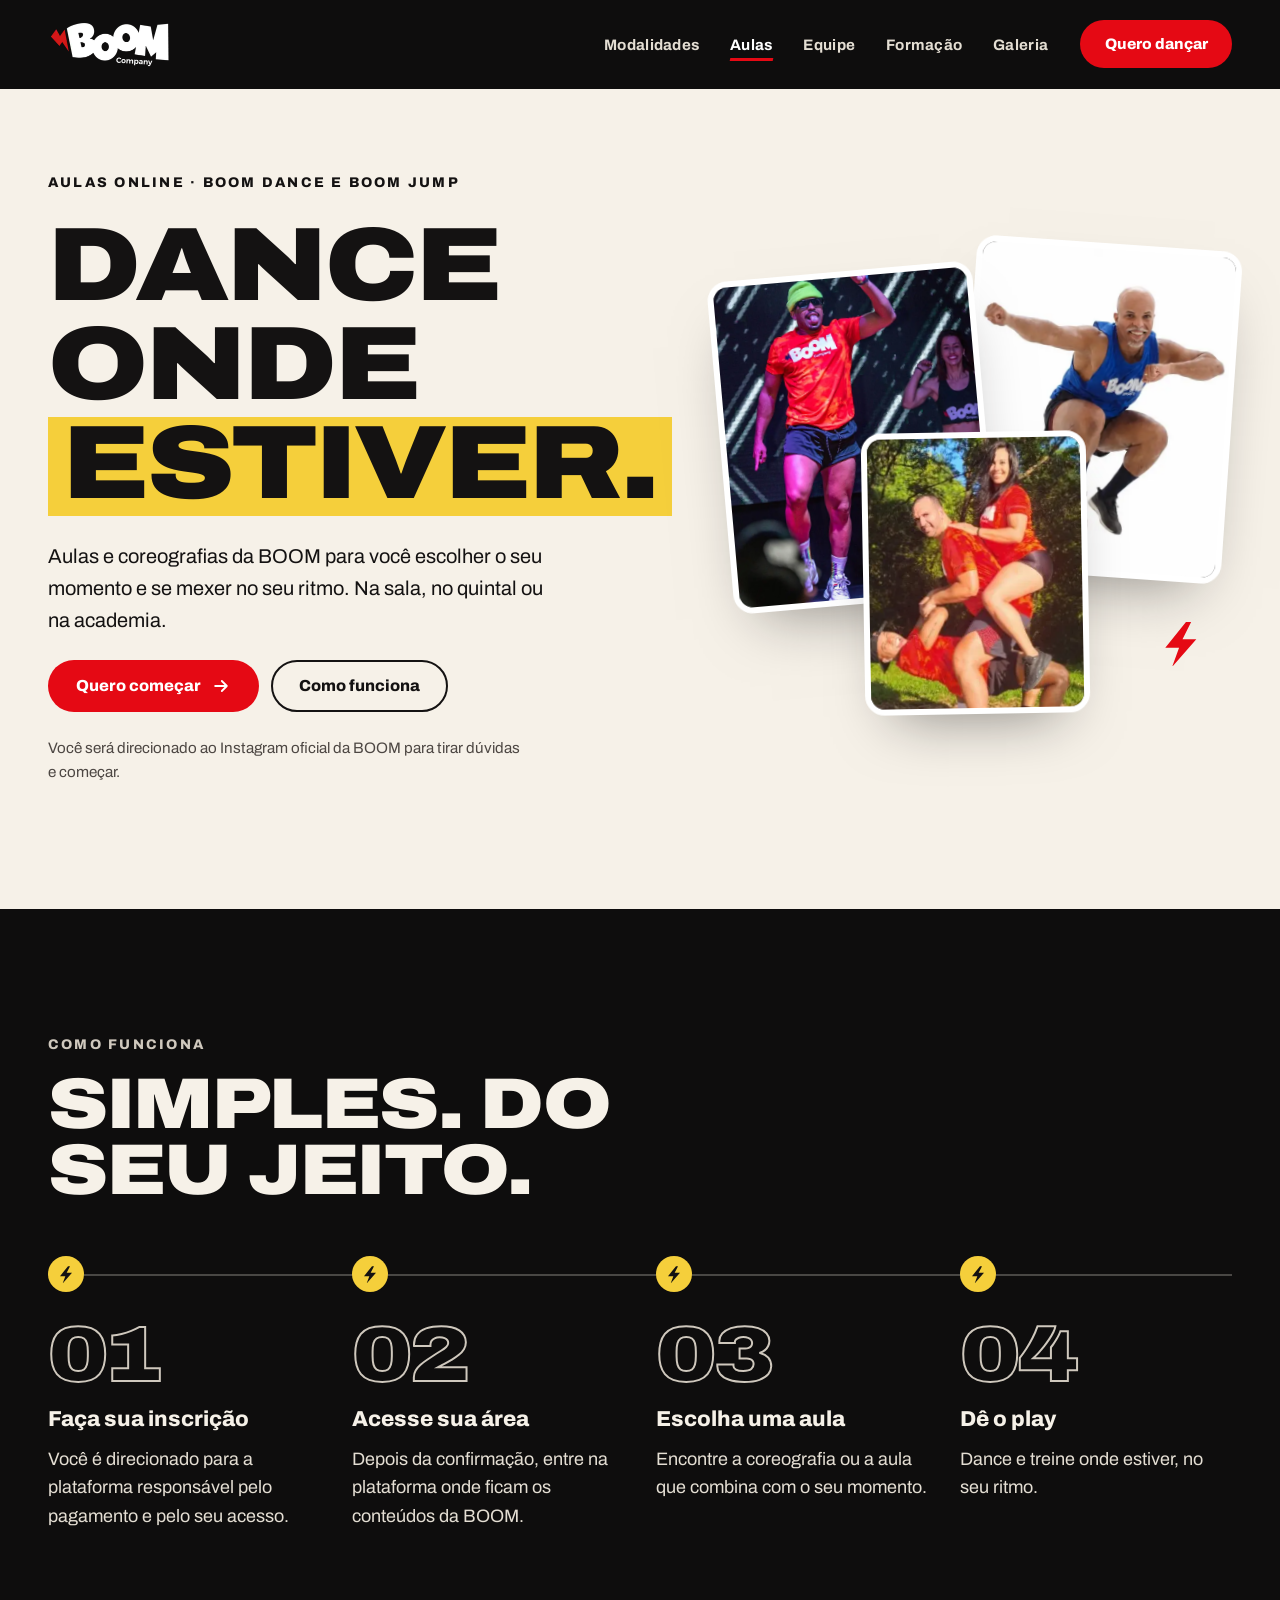
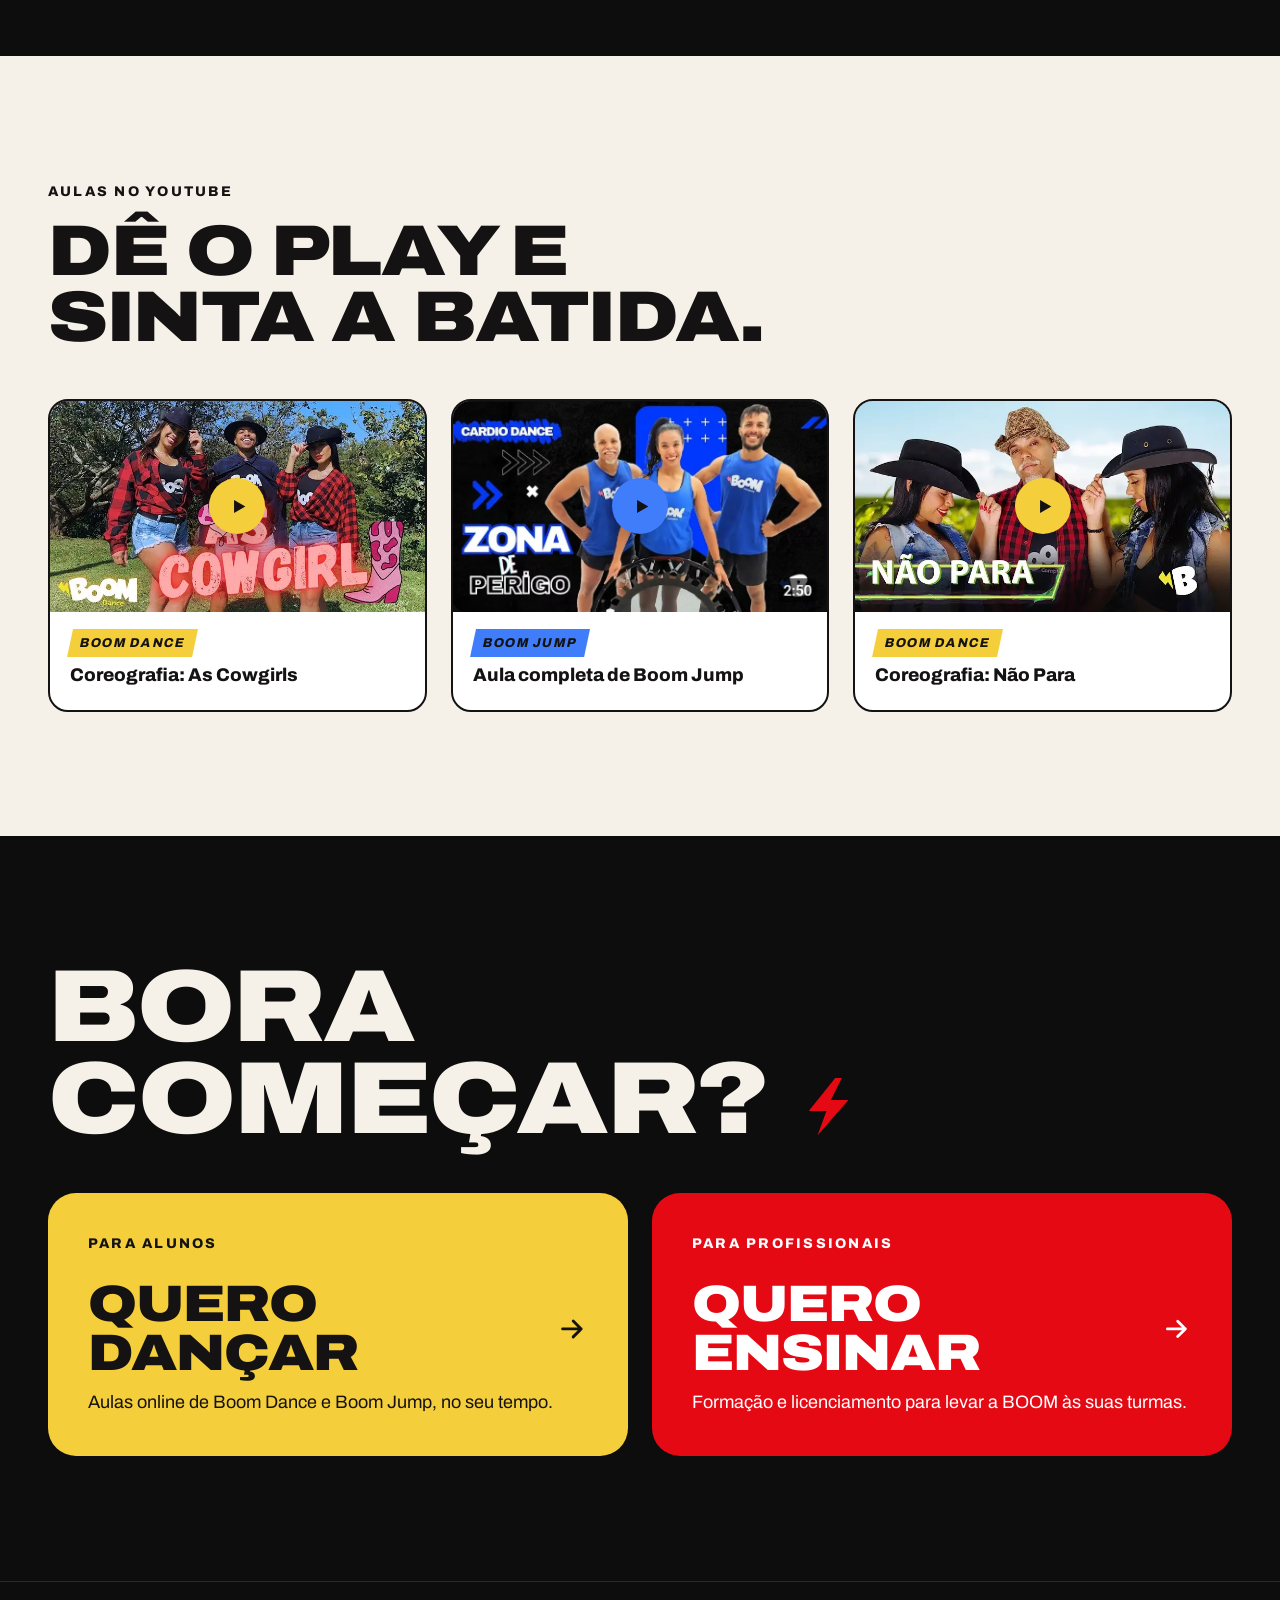
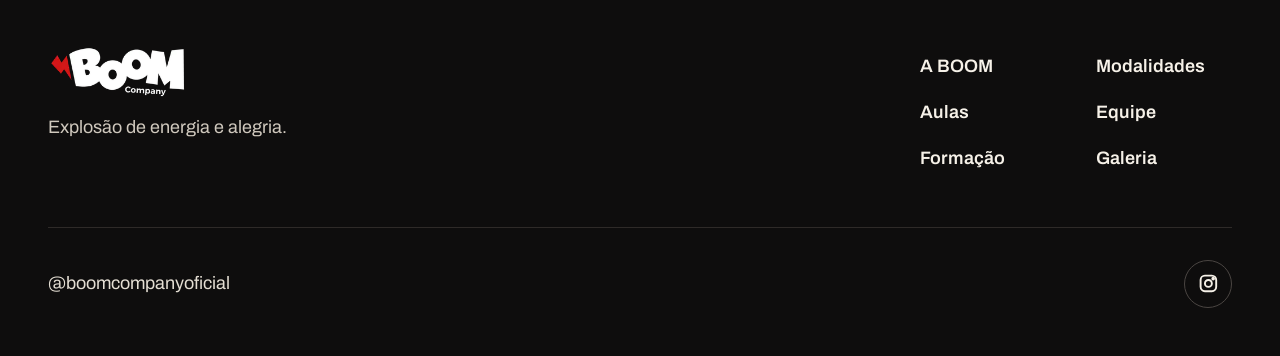
==== commit da217cd1: "Add files via upload" ====
--- a/aulas/index.html
+++ b/aulas/index.html
@@ -1,4 +1,4 @@
-<!DOCTYPE html><html lang="pt-BR"><head><meta charset="utf-8"><meta name="viewport" content="width=device-width, initial-scale=1"><title>Aulas online | BOOM Company</title><meta name="description" content="Aulas e coreografias de Boom Dance e Boom Jump para fazer onde estiver, no seu ritmo. Comece hoje com a BOOM Company."><link rel="canonical" href="https://www.boomcompany.com.br/aulas/"><meta name="theme-color" content="#0e0d0d"><link rel="icon" type="image/png" href="../favicon.png"><link rel="apple-touch-icon" href="../apple-touch-icon.png"><meta property="og:type" content="website"><meta property="og:locale" content="pt_BR"><meta property="og:title" content="Aulas online | BOOM Company"><meta property="og:description" content="Aulas e coreografias de Boom Dance e Boom Jump para fazer onde estiver, no seu ritmo. Comece hoje com a BOOM Company."><script>document.documentElement.classList.add('js');</script><link rel="stylesheet" href="../assets/Bolt.BFzb_CaX.css"><style>.steps__eyebrow[data-astro-cid-5wfdsgz3]{margin-bottom:var(--s-2)}.steps__title[data-astro-cid-5wfdsgz3]{margin-bottom:var(--s-5);max-width:50rem}.steps__list[data-astro-cid-5wfdsgz3]{grid-template-columns:repeat(var(--count), minmax(0, 1fr));gap:var(--s-4);display:grid;position:relative}.steps__list[data-astro-cid-5wfdsgz3]:before{content:"";opacity:.25;background:currentColor;height:2px;position:absolute;top:1.37rem;left:0;right:0}.steps__item[data-astro-cid-5wfdsgz3]{flex-direction:column;gap:.75rem;display:flex;position:relative}.steps__num[data-astro-cid-5wfdsgz3]{color:#0000;-webkit-text-stroke:2px var(--paper-ink);font-size:clamp(3.5rem,2.5rem + 3vw,5rem);line-height:1}.section--stage[data-astro-cid-5wfdsgz3] .steps__num[data-astro-cid-5wfdsgz3]{-webkit-text-stroke-color:var(--text-muted)}.steps__marker[data-astro-cid-5wfdsgz3]{background:var(--yellow);z-index:1;width:2.25rem;height:2.25rem;transition:transform .4s var(--ease);border-radius:50%;justify-content:center;align-items:center;margin-block:.25rem .75rem;display:flex;position:relative}.steps__item[data-astro-cid-5wfdsgz3]:hover .steps__marker[data-astro-cid-5wfdsgz3]{transform:scale(1.15)rotate(-8deg)}.steps__marker[data-astro-cid-5wfdsgz3] .bolt{width:1rem;height:1.1rem}.steps__marker[data-astro-cid-5wfdsgz3] .bolt polygon{fill:var(--paper-ink)}.steps__name[data-astro-cid-5wfdsgz3]{font-size:1.35rem;font-weight:800;line-height:1.2}.section--stage[data-astro-cid-5wfdsgz3] .steps__text[data-astro-cid-5wfdsgz3]{color:var(--text-soft)}.steps__text[data-astro-cid-5wfdsgz3]{line-height:1.6}@media (width<=860px){.steps__list[data-astro-cid-5wfdsgz3]{grid-template-columns:1fr;gap:0;padding-left:3.25rem}.steps__list[data-astro-cid-5wfdsgz3]:before{width:2px;height:auto;inset:.5rem auto .5rem 1.1rem}.steps__item[data-astro-cid-5wfdsgz3]{padding-bottom:var(--s-4)}.steps__num[data-astro-cid-5wfdsgz3]{font-size:2.5rem}.steps__marker[data-astro-cid-5wfdsgz3]{margin:0;position:absolute;top:.4rem;left:0}.steps__item[data-astro-cid-5wfdsgz3]{position:static}.steps__list[data-astro-cid-5wfdsgz3]>li[data-astro-cid-5wfdsgz3]{position:relative}.steps__list[data-astro-cid-5wfdsgz3]>li[data-astro-cid-5wfdsgz3] .steps__marker[data-astro-cid-5wfdsgz3]{left:-3.25rem}}
+<!DOCTYPE html><html lang="pt-BR"><head><meta charset="utf-8"><meta name="viewport" content="width=device-width, initial-scale=1"><title>Aulas online | BOOM Company</title><meta name="description" content="Aulas e coreografias de Boom Dance e Boom Jump para fazer onde estiver, no seu ritmo. Comece hoje com a BOOM Company."><link rel="canonical" href="https://www.boomcompany.com.br/aulas/"><meta name="theme-color" content="#0e0d0d"><link rel="icon" type="image/png" href="../favicon.png"><link rel="apple-touch-icon" href="../apple-touch-icon.png"><meta property="og:type" content="website"><meta property="og:locale" content="pt_BR"><meta property="og:title" content="Aulas online | BOOM Company"><meta property="og:description" content="Aulas e coreografias de Boom Dance e Boom Jump para fazer onde estiver, no seu ritmo. Comece hoje com a BOOM Company."><script>document.documentElement.classList.add('js');</script><link rel="stylesheet" href="../assets/Bolt.BjD1IS-K.css"><style>.steps__eyebrow[data-astro-cid-5wfdsgz3]{margin-bottom:var(--s-2)}.steps__title[data-astro-cid-5wfdsgz3]{margin-bottom:var(--s-5);max-width:50rem}.steps__list[data-astro-cid-5wfdsgz3]{grid-template-columns:repeat(var(--count), minmax(0, 1fr));gap:var(--s-4);display:grid;position:relative}.steps__list[data-astro-cid-5wfdsgz3]:before{content:"";opacity:.25;background:currentColor;height:2px;position:absolute;top:1.37rem;left:0;right:0}.steps__item[data-astro-cid-5wfdsgz3]{flex-direction:column;gap:.75rem;display:flex;position:relative}.steps__num[data-astro-cid-5wfdsgz3]{color:#0000;-webkit-text-stroke:2px var(--paper-ink);font-size:clamp(3.5rem,2.5rem + 3vw,5rem);line-height:1}.section--stage[data-astro-cid-5wfdsgz3] .steps__num[data-astro-cid-5wfdsgz3]{-webkit-text-stroke-color:var(--text-muted)}.steps__marker[data-astro-cid-5wfdsgz3]{background:var(--yellow);z-index:1;width:2.25rem;height:2.25rem;transition:transform .4s var(--ease);border-radius:50%;justify-content:center;align-items:center;margin-block:.25rem .75rem;display:flex;position:relative}.steps__item[data-astro-cid-5wfdsgz3]:hover .steps__marker[data-astro-cid-5wfdsgz3]{transform:scale(1.15)rotate(-8deg)}.steps__marker[data-astro-cid-5wfdsgz3] .bolt{width:1rem;height:1.1rem}.steps__marker[data-astro-cid-5wfdsgz3] .bolt polygon{fill:var(--paper-ink)}.steps__name[data-astro-cid-5wfdsgz3]{font-size:1.35rem;font-weight:800;line-height:1.2}.section--stage[data-astro-cid-5wfdsgz3] .steps__text[data-astro-cid-5wfdsgz3]{color:var(--text-soft)}.steps__text[data-astro-cid-5wfdsgz3]{line-height:1.6}@media (width<=860px){.steps__list[data-astro-cid-5wfdsgz3]{grid-template-columns:1fr;gap:0;padding-left:3.25rem}.steps__list[data-astro-cid-5wfdsgz3]:before{width:2px;height:auto;inset:.5rem auto .5rem 1.1rem}.steps__item[data-astro-cid-5wfdsgz3]{padding-bottom:var(--s-4)}.steps__num[data-astro-cid-5wfdsgz3]{font-size:2.5rem}.steps__marker[data-astro-cid-5wfdsgz3]{margin:0;position:absolute;top:.4rem;left:0}.steps__item[data-astro-cid-5wfdsgz3]{position:static}.steps__list[data-astro-cid-5wfdsgz3]>li[data-astro-cid-5wfdsgz3]{position:relative}.steps__list[data-astro-cid-5wfdsgz3]>li[data-astro-cid-5wfdsgz3] .steps__marker[data-astro-cid-5wfdsgz3]{left:-3.25rem}}
 .videos__grid[data-astro-cid-wfg3qaib]{gap:var(--s-3);grid-template-columns:repeat(auto-fit,minmax(17rem,1fr));display:grid}.videos__grid[data-astro-cid-wfg3qaib] li[data-astro-cid-wfg3qaib]{display:flex}.videos__card[data-astro-cid-wfg3qaib]{background:var(--white);border:2px solid var(--paper-ink);border-radius:var(--radius-m);flex-direction:column;flex:1;display:flex;overflow:hidden}.videos__card--dance[data-astro-cid-wfg3qaib]{--accent:var(--yellow)}.videos__card--jump[data-astro-cid-wfg3qaib]{--accent:var(--blue)}.videos__thumb[data-astro-cid-wfg3qaib]{aspect-ratio:16/9;position:relative}.videos__play[data-astro-cid-wfg3qaib]{background:var(--accent);width:3.5rem;height:3.5rem;color:var(--paper-ink);transition:transform .3s var(--ease);border-radius:50%;justify-content:center;align-items:center;margin:auto;display:flex;position:absolute;inset:0;box-shadow:0 10px 30px -10px #00000080}.videos__card[data-astro-cid-wfg3qaib]:hover .videos__play[data-astro-cid-wfg3qaib]{transform:scale(1.12)}.videos__play[data-astro-cid-wfg3qaib] svg{width:1.3rem;height:1.3rem;margin-left:3px}.videos__meta[data-astro-cid-wfg3qaib]{flex-direction:column;gap:.4rem;padding:1.1rem 1.25rem 1.35rem;display:flex}.videos__tag[data-astro-cid-wfg3qaib]{background:var(--accent);color:var(--paper-ink);letter-spacing:.1em;text-transform:uppercase;align-self:flex-start;padding:.25rem .6rem;font-size:.8rem;font-weight:800;transform:skew(-12deg)}.videos__title[data-astro-cid-wfg3qaib]{font-size:1.15rem;font-weight:800;line-height:1.3}.aulas-hero[data-astro-cid-ud3b7mvk]{padding-top:clamp(3rem,2rem + 4vw,6rem);overflow:hidden}.aulas-hero__grid[data-astro-cid-ud3b7mvk]{align-items:center;gap:var(--s-6);flex-wrap:wrap;display:flex}.aulas-hero__text[data-astro-cid-ud3b7mvk]{gap:var(--s-3);flex-direction:column;flex:32rem;align-items:flex-start;min-width:0;display:flex}.aulas-hero__text[data-astro-cid-ud3b7mvk] .h1[data-astro-cid-ud3b7mvk]{font-size:min(var(--fs-h1), 13vw)}.aulas-hero__text[data-astro-cid-ud3b7mvk] .lead[data-astro-cid-ud3b7mvk]{max-width:32rem}.aulas-hero__ctas[data-astro-cid-ud3b7mvk]{flex-wrap:wrap;gap:.75rem;display:flex}.aulas-hero__note[data-astro-cid-ud3b7mvk]{color:#4d4743;max-width:30rem;font-size:.95rem}.aulas-hero__collage[data-astro-cid-ud3b7mvk]{flex:26rem;min-width:0;height:clamp(22rem,15rem + 18vw,34rem);position:relative}.aulas-hero__pic[data-astro-cid-ud3b7mvk]{aspect-ratio:4/5;border-radius:var(--radius-m);border:6px solid var(--white);width:52%;position:absolute;box-shadow:0 30px 60px -30px #14121280}.aulas-hero__pic--1[data-astro-cid-ud3b7mvk]{z-index:2;animation:float-in .9s var(--ease) .1s both;top:6%;left:0;rotate:-5deg}.aulas-hero__pic--2[data-astro-cid-ud3b7mvk]{z-index:1;animation:float-in .9s var(--ease) .25s both;top:0;right:0;rotate:4deg}.aulas-hero__pic--2[data-astro-cid-ud3b7mvk] img{object-position:center 40%}.aulas-hero__pic--3[data-astro-cid-ud3b7mvk]{z-index:3;width:44%;animation:float-in .9s var(--ease) .4s both;bottom:0;left:28%;rotate:-1deg}.aulas-hero__bolt[data-astro-cid-ud3b7mvk]{z-index:4;font-size:5rem;position:absolute;bottom:10%;right:6%}@keyframes float-in{0%{opacity:0;transform:translateY(30px)scale(.96)}to{opacity:1;transform:none}}@media (width<=640px){.aulas-hero__ctas[data-astro-cid-ud3b7mvk]{flex-direction:column;width:100%}.aulas-hero__ctas[data-astro-cid-ud3b7mvk] .btn[data-astro-cid-ud3b7mvk]{width:100%;min-height:3.5rem}.aulas-hero__collage[data-astro-cid-ud3b7mvk]{flex-basis:100%;height:22rem}}
 .doors__title[data-astro-cid-2fuijuco]{margin-bottom:var(--s-5);font-size:clamp(2.75rem,1.6rem + 6vw,7.25rem);line-height:.9}.doors__title[data-astro-cid-2fuijuco] .bolt{vertical-align:-.02em;margin-left:.1em;display:inline-block}.doors__grid[data-astro-cid-2fuijuco]{gap:var(--s-3);grid-template-columns:repeat(auto-fit,minmax(19rem,1fr));display:grid}.doors__door[data-astro-cid-2fuijuco]{border-radius:var(--radius-l);justify-content:space-between;gap:var(--s-3);flex-direction:column;min-height:15rem;padding:clamp(1.6rem,1rem + 2vw,2.5rem);display:flex}.doors__door--student[data-astro-cid-2fuijuco]{background:var(--yellow);color:var(--paper-ink)}.doors__door--pro[data-astro-cid-2fuijuco]{background:var(--red);color:var(--white)}.doors__door[data-astro-cid-2fuijuco] .eyebrow[data-astro-cid-2fuijuco]{color:inherit}.doors__name[data-astro-cid-2fuijuco]{align-items:center;gap:.3em;font-size:clamp(2.2rem,1.6rem + 2vw,3.5rem);line-height:.95;display:flex}.doors__name[data-astro-cid-2fuijuco] svg{width:.7em;height:.7em;transition:transform .3s var(--ease)}.doors__door[data-astro-cid-2fuijuco]:hover .doors__name[data-astro-cid-2fuijuco] svg{transform:translate(8px)}.doors__text[data-astro-cid-2fuijuco]{margin-top:.75rem;line-height:1.5;display:block}
-</style></head><body><a class="skip-link" href="#conteudo">Pular para o conteúdo</a><header class="site-header" data-header data-astro-cid-nen7h5rs><div class="container site-header__row" data-astro-cid-nen7h5rs><a class="site-header__logo" href="../" aria-label="BOOM Company, página inicial" data-astro-cid-nen7h5rs><img src="../assets/boom-company.6eU--Zpo_1lzcCj.webp" alt loading="eager" data-astro-cid-nen7h5rs="true" decoding="async" width="248" height="91"></a><nav class="site-nav" aria-label="Principal" data-astro-cid-nen7h5rs><ul data-astro-cid-nen7h5rs><li data-astro-cid-nen7h5rs><a href="../#ritmo" data-astro-cid-nen7h5rs>Modalidades</a></li><li data-astro-cid-nen7h5rs><a href="./" aria-current="page" data-astro-cid-nen7h5rs>Aulas</a></li><li data-astro-cid-nen7h5rs><a href="../#equipe" data-astro-cid-nen7h5rs>Equipe</a></li><li data-astro-cid-nen7h5rs><a href="../formacao/" data-astro-cid-nen7h5rs>Formação</a></li><li data-astro-cid-nen7h5rs><a href="../galeria/" data-astro-cid-nen7h5rs>Galeria</a></li></ul></nav><a class="btn btn--red site-header__cta" href="./" data-astro-cid-nen7h5rs>Quero dançar</a><button class="site-header__menu" type="button" aria-expanded="false" aria-controls="mobile-menu" data-menu-open data-astro-cid-nen7h5rs><svg viewBox="0 0 24 24" aria-hidden="true" focusable="false" fill="none" stroke="currentColor" stroke-width="2.2" stroke-linecap="round" stroke-linejoin="round"><path d="M4 8h16M4 16h11"></path></svg><span class="visually-hidden" data-astro-cid-nen7h5rs>Abrir menu</span></button></div></header><div class="mobile-menu" id="mobile-menu" hidden data-menu role="dialog" aria-modal="true" aria-label="Menu" data-astro-cid-nen7h5rs><div class="container mobile-menu__top" data-astro-cid-nen7h5rs><a href="../" aria-label="BOOM Company, página inicial" data-astro-cid-nen7h5rs><img src="../assets/boom-company.6eU--Zpo_1lzcCj.webp" alt data-astro-cid-nen7h5rs="true" loading="lazy" decoding="async" width="248" height="91"></a><button class="site-header__menu" type="button" data-menu-close data-astro-cid-nen7h5rs><svg viewBox="0 0 24 24" aria-hidden="true" focusable="false" fill="none" stroke="currentColor" stroke-width="2.2" stroke-linecap="round" stroke-linejoin="round"><path d="M6 6l12 12M18 6L6 18"></path></svg><span class="visually-hidden" data-astro-cid-nen7h5rs>Fechar menu</span></button></div><nav class="container mobile-menu__nav" aria-label="Menu" data-astro-cid-nen7h5rs><ul data-astro-cid-nen7h5rs><li data-astro-cid-nen7h5rs><a class="display" href="../#ritmo" data-menu-link data-astro-cid-nen7h5rs>Modalidades</a></li><li data-astro-cid-nen7h5rs><a class="display" href="./" data-menu-link data-astro-cid-nen7h5rs>Aulas</a></li><li data-astro-cid-nen7h5rs><a class="display" href="../#equipe" data-menu-link data-astro-cid-nen7h5rs>Equipe</a></li><li data-astro-cid-nen7h5rs><a class="display" href="../formacao/" data-menu-link data-astro-cid-nen7h5rs>Formação</a></li><li data-astro-cid-nen7h5rs><a class="display" href="../galeria/" data-menu-link data-astro-cid-nen7h5rs>Galeria</a></li></ul><div class="mobile-menu__ctas" data-astro-cid-nen7h5rs><a class="btn btn--red" href="./" data-menu-link data-astro-cid-nen7h5rs>Quero dançar</a><a class="btn btn--ghost" href="../formacao/" data-menu-link data-astro-cid-nen7h5rs>Sou profissional</a></div><a class="mobile-menu__ig" href="https://www.instagram.com/boomcompanyoficial/" target="_blank" rel="noopener noreferrer" data-astro-cid-nen7h5rs><svg viewBox="0 0 24 24" aria-hidden="true" focusable="false" fill="none" stroke="currentColor" stroke-width="2.2" stroke-linecap="round" stroke-linejoin="round"><rect x="3" y="3" width="18" height="18" rx="5"></rect><circle cx="12" cy="12" r="4"></circle><circle cx="17.5" cy="6.5" r="1" fill="currentColor"></circle></svg> @boomcompanyoficial</a></nav></div><script type="module">var e=document.querySelector(`[data-header]`),t=document.querySelector(`[data-menu]`),n=document.querySelector(`[data-menu-open]`),r=document.querySelector(`[data-menu-close]`);if(e){let t=()=>e.classList.toggle(`is-scrolled`,window.scrollY>8);t(),window.addEventListener(`scroll`,t,{passive:!0})}if(t&&n&&r){let e=()=>{t.hidden=!1,n.setAttribute(`aria-expanded`,`true`),document.body.style.overflow=`hidden`,r.focus()},i=(e=!0)=>{t.hidden=!0,n.setAttribute(`aria-expanded`,`false`),document.body.style.overflow=``,e&&n.focus()};n.addEventListener(`click`,e),r.addEventListener(`click`,()=>i()),t.querySelectorAll(`[data-menu-link]`).forEach(e=>e.addEventListener(`click`,()=>i(!1))),document.addEventListener(`keydown`,e=>{e.key===`Escape`&&!t.hidden&&i()}),window.matchMedia(`(min-width: 961px)`).addEventListener(`change`,e=>{e.matches&&!t.hidden&&i(!1)})}</script><main id="conteudo" class="site-main"><section class="section section--day aulas-hero" aria-labelledby="aulas-title" data-astro-cid-ud3b7mvk><div class="container aulas-hero__grid" data-astro-cid-ud3b7mvk><div class="aulas-hero__text" data-astro-cid-ud3b7mvk><p class="eyebrow" data-astro-cid-ud3b7mvk>Aulas online · Boom Dance e Boom Jump</p><h1 id="aulas-title" class="display h1" data-astro-cid-ud3b7mvk><span class="rise-line" data-astro-cid-ud3b7mvk><span data-astro-cid-ud3b7mvk>Dance</span></span><span class="rise-line" data-astro-cid-ud3b7mvk><span style="animation-delay:.12s" data-astro-cid-ud3b7mvk>onde</span></span><span class="rise-line aulas-hero__last" data-astro-cid-ud3b7mvk><span style="animation-delay:.24s" data-astro-cid-ud3b7mvk><span class="marker" data-astro-cid-ud3b7mvk>estiver.</span></span></span></h1><p class="lead" data-astro-cid-ud3b7mvk>Aulas e coreografias da BOOM para você escolher o seu momento e se mexer no seu ritmo. Na sala, no quintal ou na academia.</p><div class="aulas-hero__ctas" data-astro-cid-ud3b7mvk><a class="btn btn--red" href="https://www.instagram.com/boomcompanyoficial/" target="_blank" rel="noopener noreferrer" data-astro-cid-ud3b7mvk>Quero começar <svg viewBox="0 0 24 24" aria-hidden="true" focusable="false" fill="none" stroke="currentColor" stroke-width="2.2" stroke-linecap="round" stroke-linejoin="round"><path d="M5 12h14M13 6l6 6-6 6"></path></svg></a><a class="btn btn--ghost" href="#como-funciona" data-astro-cid-ud3b7mvk>Como funciona</a></div><p class="aulas-hero__note" data-astro-cid-ud3b7mvk>Você será direcionado ao Instagram oficial da BOOM para tirar dúvidas e começar.</p></div><div class="aulas-hero__collage" aria-hidden="true" data-astro-cid-ud3b7mvk><div class="photo aulas-hero__pic aulas-hero__pic--1" data-astro-cid-ud3b7mvk><img src="../assets/boom-dance-aula.CF1IL1_i_ZmuE7E.webp" alt loading="eager" data-astro-cid-ud3b7mvk="true" decoding="async" width="854" height="1280"></div><div class="photo aulas-hero__pic aulas-hero__pic--2" data-astro-cid-ud3b7mvk><img src="../assets/boom-jump-salto.Cw-rjuc1_1wUjbR.webp" alt loading="eager" data-astro-cid-ud3b7mvk="true" decoding="async" width="896" height="1191"></div><div class="photo aulas-hero__pic aulas-hero__pic--3" data-astro-cid-ud3b7mvk><img src="../assets/galera-danca-ao-ar-livre.BDb36lwr_Z1HJDvJ.webp" alt loading="eager" data-astro-cid-ud3b7mvk="true" decoding="async" width="363" height="399"></div><span class="aulas-hero__bolt" data-astro-cid-ud3b7mvk><svg class="bolt pulse" viewBox="0 0 24 26" aria-hidden="true" focusable="false"><polygon points="15,0 3,15 11,15 7,26 21,10 13,10 18,0"></polygon></svg></span></div></div></section><section id="como-funciona" class="section section--stage steps" aria-labelledby="como-funciona-title" data-astro-cid-5wfdsgz3><div class="container" data-astro-cid-5wfdsgz3><p class="eyebrow steps__eyebrow" data-astro-cid-5wfdsgz3>Como funciona</p><h2 id="como-funciona-title" class="display h2 steps__title" data-astro-cid-5wfdsgz3>Simples. Do seu jeito.</h2><ol class="steps__list" style="--count:4" data-astro-cid-5wfdsgz3><li class="steps__item" data-reveal="1" data-astro-cid-5wfdsgz3><span class="steps__marker" aria-hidden="true" data-astro-cid-5wfdsgz3><svg class="bolt" viewBox="0 0 24 26" aria-hidden="true" focusable="false"><polygon points="15,0 3,15 11,15 7,26 21,10 13,10 18,0"></polygon></svg></span><span class="steps__num display" aria-hidden="true" data-astro-cid-5wfdsgz3>01</span><h3 class="steps__name" data-astro-cid-5wfdsgz3>Faça sua inscrição</h3><p class="steps__text" data-astro-cid-5wfdsgz3>Você é direcionado para a plataforma responsável pelo pagamento e pelo seu acesso.</p></li><li class="steps__item" data-reveal="2" data-astro-cid-5wfdsgz3><span class="steps__marker" aria-hidden="true" data-astro-cid-5wfdsgz3><svg class="bolt" viewBox="0 0 24 26" aria-hidden="true" focusable="false"><polygon points="15,0 3,15 11,15 7,26 21,10 13,10 18,0"></polygon></svg></span><span class="steps__num display" aria-hidden="true" data-astro-cid-5wfdsgz3>02</span><h3 class="steps__name" data-astro-cid-5wfdsgz3>Acesse sua área</h3><p class="steps__text" data-astro-cid-5wfdsgz3>Depois da confirmação, entre na plataforma onde ficam os conteúdos da BOOM.</p></li><li class="steps__item" data-reveal="3" data-astro-cid-5wfdsgz3><span class="steps__marker" aria-hidden="true" data-astro-cid-5wfdsgz3><svg class="bolt" viewBox="0 0 24 26" aria-hidden="true" focusable="false"><polygon points="15,0 3,15 11,15 7,26 21,10 13,10 18,0"></polygon></svg></span><span class="steps__num display" aria-hidden="true" data-astro-cid-5wfdsgz3>03</span><h3 class="steps__name" data-astro-cid-5wfdsgz3>Escolha uma aula</h3><p class="steps__text" data-astro-cid-5wfdsgz3>Encontre a coreografia ou a aula que combina com o seu momento.</p></li><li class="steps__item" data-reveal="3" data-astro-cid-5wfdsgz3><span class="steps__marker" aria-hidden="true" data-astro-cid-5wfdsgz3><svg class="bolt" viewBox="0 0 24 26" aria-hidden="true" focusable="false"><polygon points="15,0 3,15 11,15 7,26 21,10 13,10 18,0"></polygon></svg></span><span class="steps__num display" aria-hidden="true" data-astro-cid-5wfdsgz3>04</span><h3 class="steps__name" data-astro-cid-5wfdsgz3>Dê o play</h3><p class="steps__text" data-astro-cid-5wfdsgz3>Dance e treine onde estiver, no seu ritmo.</p></li></ol></div></section><section id="videos" class="section section--day videos" aria-labelledby="videos-title" data-astro-cid-wfg3qaib><div class="container" data-astro-cid-wfg3qaib><div class="section-head" data-astro-cid-wfg3qaib><div data-astro-cid-wfg3qaib><p class="eyebrow" data-astro-cid-wfg3qaib>Aulas no YouTube</p><h2 id="videos-title" class="display h2" data-astro-cid-wfg3qaib>Dê o play e sinta a batida.</h2></div></div><ul class="videos__grid" data-astro-cid-wfg3qaib><li data-reveal="1" data-astro-cid-wfg3qaib><a class="videos__card videos__card--dance lift" href="https://youtu.be/KM42j9D1Sxs" target="_blank" rel="noopener noreferrer" data-astro-cid-wfg3qaib><span class="photo videos__thumb" data-astro-cid-wfg3qaib><img src="../assets/video-as-cowgirls.C5T_HRWk_1WzT7u.webp" alt data-astro-cid-wfg3qaib="true" loading="lazy" decoding="async" width="720" height="404"><span class="videos__play" data-astro-cid-wfg3qaib><svg viewBox="0 0 24 24" aria-hidden="true" focusable="false" fill="none" stroke="currentColor" stroke-width="2.2" stroke-linecap="round" stroke-linejoin="round"><polygon points="7,4.5 20,12 7,19.5" fill="currentColor" stroke="none"></polygon></svg></span></span><span class="videos__meta" data-astro-cid-wfg3qaib><span class="videos__tag" data-astro-cid-wfg3qaib>Boom Dance</span><span class="videos__title" data-astro-cid-wfg3qaib>Coreografia: As Cowgirls</span><span class="visually-hidden" data-astro-cid-wfg3qaib>(abre o YouTube em nova aba)</span></span></a></li><li data-reveal="2" data-astro-cid-wfg3qaib><a class="videos__card videos__card--jump lift" href="https://youtu.be/4X6XQB9b3ho" target="_blank" rel="noopener noreferrer" data-astro-cid-wfg3qaib><span class="photo videos__thumb" data-astro-cid-wfg3qaib><img src="../assets/video-aula-jump.jo2t7IbS_Z1OJD7G.webp" alt data-astro-cid-wfg3qaib="true" loading="lazy" decoding="async" width="777" height="438"><span class="videos__play" data-astro-cid-wfg3qaib><svg viewBox="0 0 24 24" aria-hidden="true" focusable="false" fill="none" stroke="currentColor" stroke-width="2.2" stroke-linecap="round" stroke-linejoin="round"><polygon points="7,4.5 20,12 7,19.5" fill="currentColor" stroke="none"></polygon></svg></span></span><span class="videos__meta" data-astro-cid-wfg3qaib><span class="videos__tag" data-astro-cid-wfg3qaib>Boom Jump</span><span class="videos__title" data-astro-cid-wfg3qaib>Aula completa de Boom Jump</span><span class="visually-hidden" data-astro-cid-wfg3qaib>(abre o YouTube em nova aba)</span></span></a></li><li data-reveal="3" data-astro-cid-wfg3qaib><a class="videos__card videos__card--dance lift" href="https://youtu.be/c4l8uk0nxck" target="_blank" rel="noopener noreferrer" data-astro-cid-wfg3qaib><span class="photo videos__thumb" data-astro-cid-wfg3qaib><img src="../assets/video-nao-para.BEuqIkii_ZcKmlb.webp" alt data-astro-cid-wfg3qaib="true" loading="lazy" decoding="async" width="720" height="404"><span class="videos__play" data-astro-cid-wfg3qaib><svg viewBox="0 0 24 24" aria-hidden="true" focusable="false" fill="none" stroke="currentColor" stroke-width="2.2" stroke-linecap="round" stroke-linejoin="round"><polygon points="7,4.5 20,12 7,19.5" fill="currentColor" stroke="none"></polygon></svg></span></span><span class="videos__meta" data-astro-cid-wfg3qaib><span class="videos__tag" data-astro-cid-wfg3qaib>Boom Dance</span><span class="videos__title" data-astro-cid-wfg3qaib>Coreografia: Não Para</span><span class="visually-hidden" data-astro-cid-wfg3qaib>(abre o YouTube em nova aba)</span></span></a></li></ul></div></section><section id="final" class="section section--stage doors" aria-labelledby="doors-title" data-astro-cid-2fuijuco><div class="container" data-astro-cid-2fuijuco><h2 id="doors-title" class="display doors__title" data-astro-cid-2fuijuco>Bora começar? <svg class="bolt pulse" viewBox="0 0 24 26" aria-hidden="true" focusable="false"><polygon points="15,0 3,15 11,15 7,26 21,10 13,10 18,0"></polygon></svg></h2><div class="doors__grid" data-astro-cid-2fuijuco><a class="doors__door doors__door--student lift" href="./" data-reveal="1" data-astro-cid-2fuijuco><span class="eyebrow" data-astro-cid-2fuijuco>Para alunos</span><span data-astro-cid-2fuijuco><span class="display doors__name" data-astro-cid-2fuijuco>Quero dançar <svg viewBox="0 0 24 24" aria-hidden="true" focusable="false" fill="none" stroke="currentColor" stroke-width="2.2" stroke-linecap="round" stroke-linejoin="round"><path d="M5 12h14M13 6l6 6-6 6"></path></svg></span><span class="doors__text" data-astro-cid-2fuijuco>Aulas online de Boom Dance e Boom Jump, no seu tempo.</span></span></a><a class="doors__door doors__door--pro lift" href="../formacao/" data-reveal="2" data-astro-cid-2fuijuco><span class="eyebrow" data-astro-cid-2fuijuco>Para profissionais</span><span data-astro-cid-2fuijuco><span class="display doors__name" data-astro-cid-2fuijuco>Quero ensinar <svg viewBox="0 0 24 24" aria-hidden="true" focusable="false" fill="none" stroke="currentColor" stroke-width="2.2" stroke-linecap="round" stroke-linejoin="round"><path d="M5 12h14M13 6l6 6-6 6"></path></svg></span><span class="doors__text" data-astro-cid-2fuijuco>Formação e licenciamento para levar a BOOM às suas turmas.</span></span></a></div></div></section></main><footer class="site-footer" data-astro-cid-jo6i4kqk><div class="container" data-astro-cid-jo6i4kqk><div class="site-footer__main" data-astro-cid-jo6i4kqk><div data-astro-cid-jo6i4kqk><a href="../" aria-label="BOOM Company, página inicial" data-astro-cid-jo6i4kqk><img src="../assets/boom-company.6eU--Zpo_1lzcCj.webp" alt data-astro-cid-jo6i4kqk="true" loading="lazy" decoding="async" width="248" height="91"></a><p class="site-footer__phrase" data-astro-cid-jo6i4kqk>Explosão de energia e alegria.</p></div><nav aria-label="Rodapé" data-astro-cid-jo6i4kqk><ul class="site-footer__nav" data-astro-cid-jo6i4kqk><li data-astro-cid-jo6i4kqk><a href="../#a-boom" data-astro-cid-jo6i4kqk>A BOOM</a></li><li data-astro-cid-jo6i4kqk><a href="../#ritmo" data-astro-cid-jo6i4kqk>Modalidades</a></li><li data-astro-cid-jo6i4kqk><a href="./" data-astro-cid-jo6i4kqk>Aulas</a></li><li data-astro-cid-jo6i4kqk><a href="../#equipe" data-astro-cid-jo6i4kqk>Equipe</a></li><li data-astro-cid-jo6i4kqk><a href="../formacao/" data-astro-cid-jo6i4kqk>Formação</a></li><li data-astro-cid-jo6i4kqk><a href="../galeria/" data-astro-cid-jo6i4kqk>Galeria</a></li></ul></nav></div><div class="site-footer__bottom" data-astro-cid-jo6i4kqk><div class="site-footer__contact" data-astro-cid-jo6i4kqk><a href="https://www.instagram.com/boomcompanyoficial/" target="_blank" rel="noopener noreferrer" data-astro-cid-jo6i4kqk>@boomcompanyoficial</a></div><ul class="site-footer__social" aria-label="Redes sociais" data-astro-cid-jo6i4kqk><li data-astro-cid-jo6i4kqk><a href="https://www.instagram.com/boomcompanyoficial/" target="_blank" rel="noopener noreferrer" aria-label="Instagram da BOOM Company" data-astro-cid-jo6i4kqk><svg viewBox="0 0 24 24" aria-hidden="true" focusable="false" fill="none" stroke="currentColor" stroke-width="2.2" stroke-linecap="round" stroke-linejoin="round"><rect x="3" y="3" width="18" height="18" rx="5"></rect><circle cx="12" cy="12" r="4"></circle><circle cx="17.5" cy="6.5" r="1" fill="currentColor"></circle></svg></a></li></ul></div></div></footer><script type="module">var e=document.querySelectorAll(`[data-reveal]`);if(`IntersectionObserver`in window){let t=new IntersectionObserver(e=>{e.forEach(e=>{e.isIntersecting&&(e.target.classList.add(`is-in`),t.unobserve(e.target))})},{threshold:.12,rootMargin:`0px 0px -40px 0px`});e.forEach(e=>t.observe(e))}else e.forEach(e=>e.classList.add(`is-in`));</script></body></html>+</style></head><body><a class="skip-link" href="#conteudo">Pular para o conteúdo</a><header class="site-header" data-header data-astro-cid-nen7h5rs><div class="container site-header__row" data-astro-cid-nen7h5rs><a class="site-header__logo" href="../" aria-label="BOOM Company, página inicial" data-astro-cid-nen7h5rs><img src="../assets/boom-company.6eU--Zpo_ZqHAaw.webp" alt loading="eager" data-astro-cid-nen7h5rs="true" decoding="async" width="248" height="91"></a><nav class="site-nav" aria-label="Principal" data-astro-cid-nen7h5rs><ul data-astro-cid-nen7h5rs><li data-astro-cid-nen7h5rs><a href="../#ritmo" data-astro-cid-nen7h5rs>Modalidades</a></li><li data-astro-cid-nen7h5rs><a href="./" aria-current="page" data-astro-cid-nen7h5rs>Aulas</a></li><li data-astro-cid-nen7h5rs><a href="../#equipe" data-astro-cid-nen7h5rs>Equipe</a></li><li data-astro-cid-nen7h5rs><a href="../formacao/" data-astro-cid-nen7h5rs>Formação</a></li><li data-astro-cid-nen7h5rs><a href="../galeria/" data-astro-cid-nen7h5rs>Galeria</a></li></ul></nav><a class="btn btn--red site-header__cta" href="./" data-astro-cid-nen7h5rs>Quero dançar</a><button class="site-header__menu" type="button" aria-expanded="false" aria-controls="mobile-menu" data-menu-open data-astro-cid-nen7h5rs><svg viewBox="0 0 24 24" aria-hidden="true" focusable="false" fill="none" stroke="currentColor" stroke-width="2.2" stroke-linecap="round" stroke-linejoin="round"><path d="M4 6h16M4 12h16M4 18h16"></path></svg><span class="visually-hidden" data-astro-cid-nen7h5rs>Abrir menu</span></button></div></header><div class="mobile-menu" id="mobile-menu" hidden data-menu role="dialog" aria-modal="true" aria-label="Menu" data-astro-cid-nen7h5rs><div class="container mobile-menu__top" data-astro-cid-nen7h5rs><a href="../" aria-label="BOOM Company, página inicial" data-astro-cid-nen7h5rs><img src="../assets/boom-company.6eU--Zpo_ZqHAaw.webp" alt data-astro-cid-nen7h5rs="true" loading="lazy" decoding="async" width="248" height="91"></a><button class="site-header__menu" type="button" data-menu-close data-astro-cid-nen7h5rs><svg viewBox="0 0 24 24" aria-hidden="true" focusable="false" fill="none" stroke="currentColor" stroke-width="2.2" stroke-linecap="round" stroke-linejoin="round"><path d="M6 6l12 12M18 6L6 18"></path></svg><span class="visually-hidden" data-astro-cid-nen7h5rs>Fechar menu</span></button></div><nav class="container mobile-menu__nav" aria-label="Menu" data-astro-cid-nen7h5rs><ul data-astro-cid-nen7h5rs><li data-astro-cid-nen7h5rs><a class="display" href="../#ritmo" data-menu-link data-astro-cid-nen7h5rs>Modalidades</a></li><li data-astro-cid-nen7h5rs><a class="display" href="./" data-menu-link data-astro-cid-nen7h5rs>Aulas</a></li><li data-astro-cid-nen7h5rs><a class="display" href="../#equipe" data-menu-link data-astro-cid-nen7h5rs>Equipe</a></li><li data-astro-cid-nen7h5rs><a class="display" href="../formacao/" data-menu-link data-astro-cid-nen7h5rs>Formação</a></li><li data-astro-cid-nen7h5rs><a class="display" href="../galeria/" data-menu-link data-astro-cid-nen7h5rs>Galeria</a></li></ul><div class="mobile-menu__ctas" data-astro-cid-nen7h5rs><a class="btn btn--red" href="./" data-menu-link data-astro-cid-nen7h5rs>Quero dançar</a><a class="btn btn--ghost" href="../formacao/" data-menu-link data-astro-cid-nen7h5rs>Sou profissional</a></div><a class="mobile-menu__ig" href="https://www.instagram.com/boomcompanyoficial/" target="_blank" rel="noopener noreferrer" data-astro-cid-nen7h5rs><svg viewBox="0 0 24 24" aria-hidden="true" focusable="false" fill="none" stroke="currentColor" stroke-width="2.2" stroke-linecap="round" stroke-linejoin="round"><rect x="3" y="3" width="18" height="18" rx="5"></rect><circle cx="12" cy="12" r="4"></circle><circle cx="17.5" cy="6.5" r="1" fill="currentColor"></circle></svg> @boomcompanyoficial</a></nav></div><script type="module">var e=document.querySelector(`[data-header]`),t=document.querySelector(`[data-menu]`),n=document.querySelector(`[data-menu-open]`),r=document.querySelector(`[data-menu-close]`);if(e){let t=()=>e.classList.toggle(`is-scrolled`,window.scrollY>8);t(),window.addEventListener(`scroll`,t,{passive:!0})}if(t&&n&&r){let e=()=>{t.hidden=!1,n.setAttribute(`aria-expanded`,`true`),document.body.style.overflow=`hidden`,r.focus()},i=(e=!0)=>{t.hidden=!0,n.setAttribute(`aria-expanded`,`false`),document.body.style.overflow=``,e&&n.focus()};n.addEventListener(`click`,e),r.addEventListener(`click`,()=>i()),t.querySelectorAll(`[data-menu-link]`).forEach(e=>e.addEventListener(`click`,()=>i(!1))),document.addEventListener(`keydown`,e=>{e.key===`Escape`&&!t.hidden&&i()}),window.matchMedia(`(min-width: 961px)`).addEventListener(`change`,e=>{e.matches&&!t.hidden&&i(!1)})}</script><main id="conteudo" class="site-main"><section class="section section--day aulas-hero" aria-labelledby="aulas-title" data-astro-cid-ud3b7mvk><div class="container aulas-hero__grid" data-astro-cid-ud3b7mvk><div class="aulas-hero__text" data-astro-cid-ud3b7mvk><p class="eyebrow" data-astro-cid-ud3b7mvk>Aulas online · Boom Dance e Boom Jump</p><h1 id="aulas-title" class="display h1" data-astro-cid-ud3b7mvk><span class="rise-line" data-astro-cid-ud3b7mvk><span data-astro-cid-ud3b7mvk>Dance</span></span><span class="rise-line" data-astro-cid-ud3b7mvk><span style="animation-delay:.12s" data-astro-cid-ud3b7mvk>onde</span></span><span class="rise-line aulas-hero__last" data-astro-cid-ud3b7mvk><span style="animation-delay:.24s" data-astro-cid-ud3b7mvk><span class="marker" data-astro-cid-ud3b7mvk>estiver.</span></span></span></h1><p class="lead" data-astro-cid-ud3b7mvk>Aulas e coreografias da BOOM para você escolher o seu momento e se mexer no seu ritmo. Na sala, no quintal ou na academia.</p><div class="aulas-hero__ctas" data-astro-cid-ud3b7mvk><a class="btn btn--red" href="https://www.instagram.com/boomcompanyoficial/" target="_blank" rel="noopener noreferrer" data-astro-cid-ud3b7mvk>Quero começar <svg viewBox="0 0 24 24" aria-hidden="true" focusable="false" fill="none" stroke="currentColor" stroke-width="2.2" stroke-linecap="round" stroke-linejoin="round"><path d="M5 12h14M13 6l6 6-6 6"></path></svg></a><a class="btn btn--ghost" href="#como-funciona" data-astro-cid-ud3b7mvk>Como funciona</a></div><p class="aulas-hero__note" data-astro-cid-ud3b7mvk>Você será direcionado ao Instagram oficial da BOOM para tirar dúvidas e começar.</p></div><div class="aulas-hero__collage" aria-hidden="true" data-astro-cid-ud3b7mvk><div class="photo aulas-hero__pic aulas-hero__pic--1" data-astro-cid-ud3b7mvk><img src="../assets/boom-dance-aula.CF1IL1_i_Z28Clp2.webp" alt loading="eager" data-astro-cid-ud3b7mvk="true" decoding="async" width="800" height="1199"></div><div class="photo aulas-hero__pic aulas-hero__pic--2" data-astro-cid-ud3b7mvk><img src="../assets/boom-jump-salto.9dDvzlHa_1533J.webp" alt loading="eager" data-astro-cid-ud3b7mvk="true" decoding="async" width="674" height="674"></div><div class="photo aulas-hero__pic aulas-hero__pic--3" data-astro-cid-ud3b7mvk><img src="../assets/galera-danca-ao-ar-livre.BDb36lwr_Z22hOmy.webp" alt loading="eager" data-astro-cid-ud3b7mvk="true" decoding="async" width="363" height="399"></div><span class="aulas-hero__bolt" data-astro-cid-ud3b7mvk><svg class="bolt pulse" viewBox="0 0 24 26" aria-hidden="true" focusable="false"><polygon points="15,0 3,15 11,15 7,26 21,10 13,10 18,0"></polygon></svg></span></div></div></section><section id="como-funciona" class="section section--stage steps" aria-labelledby="como-funciona-title" data-astro-cid-5wfdsgz3><div class="container" data-astro-cid-5wfdsgz3><p class="eyebrow steps__eyebrow" data-astro-cid-5wfdsgz3>Como funciona</p><h2 id="como-funciona-title" class="display h2 steps__title" data-astro-cid-5wfdsgz3>Simples. Do seu jeito.</h2><ol class="steps__list" style="--count:4" data-astro-cid-5wfdsgz3><li class="steps__item" data-reveal="1" data-astro-cid-5wfdsgz3><span class="steps__marker" aria-hidden="true" data-astro-cid-5wfdsgz3><svg class="bolt" viewBox="0 0 24 26" aria-hidden="true" focusable="false"><polygon points="15,0 3,15 11,15 7,26 21,10 13,10 18,0"></polygon></svg></span><span class="steps__num display" aria-hidden="true" data-astro-cid-5wfdsgz3>01</span><h3 class="steps__name" data-astro-cid-5wfdsgz3>Faça sua inscrição</h3><p class="steps__text" data-astro-cid-5wfdsgz3>Você é direcionado para a plataforma responsável pelo pagamento e pelo seu acesso.</p></li><li class="steps__item" data-reveal="2" data-astro-cid-5wfdsgz3><span class="steps__marker" aria-hidden="true" data-astro-cid-5wfdsgz3><svg class="bolt" viewBox="0 0 24 26" aria-hidden="true" focusable="false"><polygon points="15,0 3,15 11,15 7,26 21,10 13,10 18,0"></polygon></svg></span><span class="steps__num display" aria-hidden="true" data-astro-cid-5wfdsgz3>02</span><h3 class="steps__name" data-astro-cid-5wfdsgz3>Acesse sua área</h3><p class="steps__text" data-astro-cid-5wfdsgz3>Depois da confirmação, entre na plataforma onde ficam os conteúdos da BOOM.</p></li><li class="steps__item" data-reveal="3" data-astro-cid-5wfdsgz3><span class="steps__marker" aria-hidden="true" data-astro-cid-5wfdsgz3><svg class="bolt" viewBox="0 0 24 26" aria-hidden="true" focusable="false"><polygon points="15,0 3,15 11,15 7,26 21,10 13,10 18,0"></polygon></svg></span><span class="steps__num display" aria-hidden="true" data-astro-cid-5wfdsgz3>03</span><h3 class="steps__name" data-astro-cid-5wfdsgz3>Escolha uma aula</h3><p class="steps__text" data-astro-cid-5wfdsgz3>Encontre a coreografia ou a aula que combina com o seu momento.</p></li><li class="steps__item" data-reveal="3" data-astro-cid-5wfdsgz3><span class="steps__marker" aria-hidden="true" data-astro-cid-5wfdsgz3><svg class="bolt" viewBox="0 0 24 26" aria-hidden="true" focusable="false"><polygon points="15,0 3,15 11,15 7,26 21,10 13,10 18,0"></polygon></svg></span><span class="steps__num display" aria-hidden="true" data-astro-cid-5wfdsgz3>04</span><h3 class="steps__name" data-astro-cid-5wfdsgz3>Dê o play</h3><p class="steps__text" data-astro-cid-5wfdsgz3>Dance e treine onde estiver, no seu ritmo.</p></li></ol></div></section><section id="videos" class="section section--day videos" aria-labelledby="videos-title" data-astro-cid-wfg3qaib><div class="container" data-astro-cid-wfg3qaib><div class="section-head" data-astro-cid-wfg3qaib><div data-astro-cid-wfg3qaib><p class="eyebrow" data-astro-cid-wfg3qaib>Aulas no YouTube</p><h2 id="videos-title" class="display h2" data-astro-cid-wfg3qaib>Dê o play e sinta a batida.</h2></div></div><ul class="videos__grid" data-astro-cid-wfg3qaib><li data-reveal="1" data-astro-cid-wfg3qaib><a class="videos__card videos__card--dance lift" href="https://youtu.be/KM42j9D1Sxs" target="_blank" rel="noopener noreferrer" data-astro-cid-wfg3qaib><span class="photo videos__thumb" data-astro-cid-wfg3qaib><img src="../assets/video-as-cowgirls.C5T_HRWk_Z2c2oBQ.webp" alt data-astro-cid-wfg3qaib="true" loading="lazy" decoding="async" width="720" height="404"><span class="videos__play" data-astro-cid-wfg3qaib><svg viewBox="0 0 24 24" aria-hidden="true" focusable="false" fill="none" stroke="currentColor" stroke-width="2.2" stroke-linecap="round" stroke-linejoin="round"><polygon points="7,4.5 20,12 7,19.5" fill="currentColor" stroke="none"></polygon></svg></span></span><span class="videos__meta" data-astro-cid-wfg3qaib><span class="videos__tag" data-astro-cid-wfg3qaib>Boom Dance</span><span class="videos__title" data-astro-cid-wfg3qaib>Coreografia: As Cowgirls</span><span class="visually-hidden" data-astro-cid-wfg3qaib>(abre o YouTube em nova aba)</span></span></a></li><li data-reveal="2" data-astro-cid-wfg3qaib><a class="videos__card videos__card--jump lift" href="https://youtu.be/4X6XQB9b3ho" target="_blank" rel="noopener noreferrer" data-astro-cid-wfg3qaib><span class="photo videos__thumb" data-astro-cid-wfg3qaib><img src="../assets/video-aula-jump.jo2t7IbS_ZWAXMs.webp" alt data-astro-cid-wfg3qaib="true" loading="lazy" decoding="async" width="777" height="438"><span class="videos__play" data-astro-cid-wfg3qaib><svg viewBox="0 0 24 24" aria-hidden="true" focusable="false" fill="none" stroke="currentColor" stroke-width="2.2" stroke-linecap="round" stroke-linejoin="round"><polygon points="7,4.5 20,12 7,19.5" fill="currentColor" stroke="none"></polygon></svg></span></span><span class="videos__meta" data-astro-cid-wfg3qaib><span class="videos__tag" data-astro-cid-wfg3qaib>Boom Jump</span><span class="videos__title" data-astro-cid-wfg3qaib>Aula completa de Boom Jump</span><span class="visually-hidden" data-astro-cid-wfg3qaib>(abre o YouTube em nova aba)</span></span></a></li><li data-reveal="3" data-astro-cid-wfg3qaib><a class="videos__card videos__card--dance lift" href="https://youtu.be/c4l8uk0nxck" target="_blank" rel="noopener noreferrer" data-astro-cid-wfg3qaib><span class="photo videos__thumb" data-astro-cid-wfg3qaib><img src="../assets/video-nao-para.BEuqIkii_Z9eytL.webp" alt data-astro-cid-wfg3qaib="true" loading="lazy" decoding="async" width="720" height="404"><span class="videos__play" data-astro-cid-wfg3qaib><svg viewBox="0 0 24 24" aria-hidden="true" focusable="false" fill="none" stroke="currentColor" stroke-width="2.2" stroke-linecap="round" stroke-linejoin="round"><polygon points="7,4.5 20,12 7,19.5" fill="currentColor" stroke="none"></polygon></svg></span></span><span class="videos__meta" data-astro-cid-wfg3qaib><span class="videos__tag" data-astro-cid-wfg3qaib>Boom Dance</span><span class="videos__title" data-astro-cid-wfg3qaib>Coreografia: Não Para</span><span class="visually-hidden" data-astro-cid-wfg3qaib>(abre o YouTube em nova aba)</span></span></a></li></ul></div></section><section id="final" class="section section--stage doors" aria-labelledby="doors-title" data-astro-cid-2fuijuco><div class="container" data-astro-cid-2fuijuco><h2 id="doors-title" class="display doors__title" data-astro-cid-2fuijuco>Bora começar? <svg class="bolt pulse" viewBox="0 0 24 26" aria-hidden="true" focusable="false"><polygon points="15,0 3,15 11,15 7,26 21,10 13,10 18,0"></polygon></svg></h2><div class="doors__grid" data-astro-cid-2fuijuco><a class="doors__door doors__door--student lift" href="./" data-reveal="1" data-astro-cid-2fuijuco><span class="eyebrow" data-astro-cid-2fuijuco>Para alunos</span><span data-astro-cid-2fuijuco><span class="display doors__name" data-astro-cid-2fuijuco>Quero dançar <svg viewBox="0 0 24 24" aria-hidden="true" focusable="false" fill="none" stroke="currentColor" stroke-width="2.2" stroke-linecap="round" stroke-linejoin="round"><path d="M5 12h14M13 6l6 6-6 6"></path></svg></span><span class="doors__text" data-astro-cid-2fuijuco>Aulas online de Boom Dance e Boom Jump, no seu tempo.</span></span></a><a class="doors__door doors__door--pro lift" href="../formacao/" data-reveal="2" data-astro-cid-2fuijuco><span class="eyebrow" data-astro-cid-2fuijuco>Para profissionais</span><span data-astro-cid-2fuijuco><span class="display doors__name" data-astro-cid-2fuijuco>Quero ensinar <svg viewBox="0 0 24 24" aria-hidden="true" focusable="false" fill="none" stroke="currentColor" stroke-width="2.2" stroke-linecap="round" stroke-linejoin="round"><path d="M5 12h14M13 6l6 6-6 6"></path></svg></span><span class="doors__text" data-astro-cid-2fuijuco>Formação e licenciamento para levar a BOOM às suas turmas.</span></span></a></div></div></section></main><footer class="site-footer" data-astro-cid-jo6i4kqk><div class="container" data-astro-cid-jo6i4kqk><div class="site-footer__main" data-astro-cid-jo6i4kqk><div data-astro-cid-jo6i4kqk><a href="../" aria-label="BOOM Company, página inicial" data-astro-cid-jo6i4kqk><img src="../assets/boom-company.6eU--Zpo_ZqHAaw.webp" alt data-astro-cid-jo6i4kqk="true" loading="lazy" decoding="async" width="248" height="91"></a><p class="site-footer__phrase" data-astro-cid-jo6i4kqk>Explosão de energia e alegria.</p></div><nav aria-label="Rodapé" data-astro-cid-jo6i4kqk><ul class="site-footer__nav" data-astro-cid-jo6i4kqk><li data-astro-cid-jo6i4kqk><a href="../#a-boom" data-astro-cid-jo6i4kqk>A BOOM</a></li><li data-astro-cid-jo6i4kqk><a href="../#ritmo" data-astro-cid-jo6i4kqk>Modalidades</a></li><li data-astro-cid-jo6i4kqk><a href="./" data-astro-cid-jo6i4kqk>Aulas</a></li><li data-astro-cid-jo6i4kqk><a href="../#equipe" data-astro-cid-jo6i4kqk>Equipe</a></li><li data-astro-cid-jo6i4kqk><a href="../formacao/" data-astro-cid-jo6i4kqk>Formação</a></li><li data-astro-cid-jo6i4kqk><a href="../galeria/" data-astro-cid-jo6i4kqk>Galeria</a></li></ul></nav></div><div class="site-footer__bottom" data-astro-cid-jo6i4kqk><div class="site-footer__contact" data-astro-cid-jo6i4kqk><a href="https://www.instagram.com/boomcompanyoficial/" target="_blank" rel="noopener noreferrer" data-astro-cid-jo6i4kqk>@boomcompanyoficial</a></div><ul class="site-footer__social" aria-label="Redes sociais" data-astro-cid-jo6i4kqk><li data-astro-cid-jo6i4kqk><a href="https://www.instagram.com/boomcompanyoficial/" target="_blank" rel="noopener noreferrer" aria-label="Instagram da BOOM Company" data-astro-cid-jo6i4kqk><svg viewBox="0 0 24 24" aria-hidden="true" focusable="false" fill="none" stroke="currentColor" stroke-width="2.2" stroke-linecap="round" stroke-linejoin="round"><rect x="3" y="3" width="18" height="18" rx="5"></rect><circle cx="12" cy="12" r="4"></circle><circle cx="17.5" cy="6.5" r="1" fill="currentColor"></circle></svg></a></li></ul></div></div></footer><script type="module">var e=document.querySelectorAll(`[data-reveal]`);if(`IntersectionObserver`in window){let t=new IntersectionObserver(e=>{e.forEach(e=>{e.isIntersecting&&(e.target.classList.add(`is-in`),t.unobserve(e.target))})},{threshold:.12,rootMargin:`0px 0px -40px 0px`});e.forEach(e=>t.observe(e))}else e.forEach(e=>e.classList.add(`is-in`));var t=document.querySelectorAll(`.marquee, .ribbon, .rhythm, .doors, .hero`);if(`IntersectionObserver`in window){let e=new IntersectionObserver(e=>{e.forEach(e=>e.target.classList.toggle(`is-offscreen`,!e.isIntersecting))});t.forEach(t=>e.observe(t))}</script></body></html>
--- a/assets/Bolt.BjD1IS-K.css
+++ b/assets/Bolt.BjD1IS-K.css
@@ -0,0 +1 @@
+@font-face{font-family:Archivo Variable;font-style:normal;font-display:swap;font-weight:100 900;font-stretch:62% 125%;src:url(./archivo-vietnamese-wdth-normal.rJmnGBSt.woff2)format("woff2-variations");unicode-range:U+102-103,U+110-111,U+128-129,U+168-169,U+1A0-1A1,U+1AF-1B0,U+300-301,U+303-304,U+308-309,U+323,U+329,U+1EA0-1EF9,U+20AB}@font-face{font-family:Archivo Variable;font-style:normal;font-display:swap;font-weight:100 900;font-stretch:62% 125%;src:url(./archivo-latin-ext-wdth-normal.7khWdh9v.woff2)format("woff2-variations");unicode-range:U+100-2BA,U+2BD-2C5,U+2C7-2CC,U+2CE-2D7,U+2DD-2FF,U+304,U+308,U+329,U+1D00-1DBF,U+1E00-1E9F,U+1EF2-1EFF,U+2020,U+20A0-20AB,U+20AD-20C0,U+2113,U+2C60-2C7F,U+A720-A7FF}@font-face{font-family:Archivo Variable;font-style:normal;font-display:swap;font-weight:100 900;font-stretch:62% 125%;src:url(./archivo-latin-wdth-normal.DY7AcnAa.woff2)format("woff2-variations");unicode-range:U+??,U+131,U+152-153,U+2BB-2BC,U+2C6,U+2DA,U+2DC,U+304,U+308,U+329,U+2000-206F,U+20AC,U+2122,U+2191,U+2193,U+2212,U+2215,U+FEFF,U+FFFD}:root{--stage:#0e0d0d;--stage-2:#1e1c1b;--stage-line:#3a3532;--paper:#f6f1e8;--paper-ink:#141212;--white:#fff;--text-soft:#e4ded3;--text-muted:#cfc8bd;--text-dim:#8f877e;--red:#e50914;--blue:#3f7dfb;--blue-text:#6f9bff;--yellow:#f5cf3b;--font:"Archivo Variable", "Archivo", system-ui, -apple-system, "Segoe UI", sans-serif;--fs-body:1.125rem;--fs-lead:clamp(1.125rem, 1rem + .4vw, 1.25rem);--fs-small:.875rem;--fs-h1:clamp(3rem, 1.4rem + 6.4vw, 6.625rem);--fs-h2:clamp(2.5rem, 1.6rem + 3.6vw, 4.75rem);--fs-h3:clamp(2rem, 1.4rem + 2.2vw, 3.5rem);--s-1:.5rem;--s-2:1rem;--s-3:1.5rem;--s-4:2rem;--s-5:3rem;--s-6:4rem;--section-y:clamp(4.5rem, 3rem + 6vw, 8rem);--gutter:clamp(1.25rem, .6rem + 3vw, 4rem);--max:80rem;--radius-s:.75rem;--radius-m:1.25rem;--radius-l:1.75rem;--ease:cubic-bezier(.2, .8, .2, 1);--header-h:5.5rem}*,:before,:after{box-sizing:border-box}html{-webkit-text-size-adjust:100%;scroll-behavior:smooth;scroll-padding-top:var(--header-h)}body{font-family:var(--font);font-size:var(--fs-body);color:var(--paper);background:var(--stage);-webkit-font-smoothing:antialiased;margin:0;line-height:1.6}img,svg,video{max-width:100%;display:block}.site-main,html,body{overflow-x:clip}img{height:auto}a{color:inherit;text-decoration:none}button{font:inherit;color:inherit}h1,h2,h3,p,ul,ol,figure{margin:0}ul,ol{padding:0;list-style:none}::selection{background:var(--red);color:var(--white)}:focus-visible{outline:3px solid var(--yellow);outline-offset:3px;border-radius:4px}.section--day :focus-visible,.page--day :focus-visible{outline-color:var(--paper-ink)}.skip-link{left:var(--s-2);z-index:100;background:var(--yellow);color:var(--paper-ink);border-radius:999px;padding:.75rem 1.25rem;font-weight:800;position:absolute;top:-100px}.skip-link:focus{top:var(--s-2)}.visually-hidden{clip:rect(0 0 0 0);clip-path:inset(50%);white-space:nowrap;width:1px;height:1px;overflow:hidden;position:absolute!important}.container{width:100%;max-width:calc(var(--max) + 2 * var(--gutter));padding-inline:var(--gutter);margin-inline:auto}.section{padding-block:var(--section-y);position:relative}.section--stage{background:var(--stage);color:var(--paper)}.section--day{background:var(--paper);color:var(--paper-ink)}.section--red{background:var(--red);color:var(--white)}.display{text-transform:uppercase;letter-spacing:-.02em;text-wrap:balance;font-weight:900;font-stretch:118%;line-height:.92}.h1{font-size:var(--fs-h1);line-height:.9}.h2{font-size:var(--fs-h2)}.h3{font-size:var(--fs-h3);line-height:.9}.eyebrow{font-size:var(--fs-small);letter-spacing:.16em;text-transform:uppercase;font-weight:800}.section--stage .eyebrow{color:var(--text-muted)}.lead{font-size:var(--fs-lead);line-height:1.6}.section--stage .lead{color:var(--text-soft)}.accent-red{color:var(--red)}.marker{background:var(--yellow);color:var(--paper-ink);-webkit-box-decoration-break:clone;box-decoration-break:clone;padding:0 .14em}.section-head{justify-content:space-between;align-items:flex-end;gap:var(--s-4);margin-bottom:var(--s-5);flex-wrap:wrap;display:flex}.section-head .eyebrow{margin-bottom:var(--s-2)}.btn{text-align:center;cursor:pointer;min-height:3.25rem;transition:transform .25s var(--ease), background-color .25s, color .25s, border-color .25s;border:2px solid #0000;border-radius:999px;justify-content:center;align-items:center;gap:.6rem;padding:.875rem 1.625rem;font-size:1rem;font-weight:800;line-height:1.2;display:inline-flex}.btn:hover{transform:translateY(-3px)}.btn:active{transform:translateY(0)}.btn svg{width:1.25rem;height:1.25rem;transition:transform .25s var(--ease);flex:none}.btn:hover svg{transform:translate(4px)}.btn--red{background:var(--red);color:var(--white)}.btn--red:hover{background:#c9000c}.btn--yellow{background:var(--yellow);color:var(--paper-ink)}.btn--white{background:var(--white);color:var(--paper-ink)}.btn--ghost{border-color:currentColor}.section--stage .btn--ghost:hover,.hero .btn--ghost:hover{background:var(--paper);color:var(--paper-ink);border-color:var(--paper)}.section--day .btn--ghost:hover{background:var(--paper-ink);color:var(--paper);border-color:var(--paper-ink)}.section--red .btn--ghost:hover{background:var(--white);color:var(--paper-ink);border-color:var(--white)}.bolt{flex:none;width:.52em;height:.56em}.bolt polygon{fill:var(--red)}.pulse{transform-origin:50%;animation:1.2s ease-in-out infinite pulse}@keyframes pulse{0%,to{transform:scale(1)}40%{transform:scale(1.16)}}.skew-tag{padding:.55rem 1.1rem;font-size:.95rem;font-weight:800;line-height:1.3;display:inline-block;transform:skew(-12deg)}.skew-tag>span{display:inline-block;transform:skew(12deg)}.eq{align-items:flex-end;gap:5px;height:3.5rem;display:inline-flex}.eq i{transform-origin:bottom;background:currentColor;border-radius:3px;width:6px;height:100%;animation:.9s ease-in-out infinite eq;display:block;transform:scaleY(.22)}.eq i:nth-child(2){animation-delay:.2s}.eq i:nth-child(3){animation-delay:.45s}.eq i:nth-child(4){animation-delay:.1s}.eq i:nth-child(5){animation-delay:.32s}.eq--fast i{animation-duration:.6s}@keyframes eq{0%,to{transform:scaleY(.22)}50%{transform:scaleY(1)}}.marquee{overflow:hidden}.marquee__track{width:max-content;animation:marquee var(--marquee-speed,32s) linear infinite;will-change:transform;display:flex}.is-offscreen .marquee__track,.is-offscreen .eq i,.is-offscreen .pulse{animation-play-state:paused}.marquee--reverse .marquee__track{animation-direction:reverse}.marquee:hover .marquee__track,.marquee:focus-within .marquee__track,.is-paused .marquee__track{animation-play-state:paused}@keyframes marquee{0%{transform:translate(0)}to{transform:translate(-50%)}}.js [data-reveal]{opacity:0;transition:opacity .8s var(--ease), transform .8s var(--ease);transform:translateY(24px)}.js [data-reveal].is-in{opacity:1;transform:none}.js [data-reveal="2"]{transition-delay:.1s}.js [data-reveal="3"]{transition-delay:.2s}.rise-line{padding-bottom:.05em;display:block;overflow:hidden}.rise-line>span{animation:rise .9s var(--ease) both;display:block}@keyframes rise{0%{transform:translateY(108%)}to{transform:none}}.lift{transition:transform .35s var(--ease)}.lift:hover{transform:translateY(-6px)}.photo{background:var(--stage-2);position:relative;overflow:hidden}.photo>img{object-fit:cover;width:100%;max-width:none;height:100%;position:absolute;inset:0}@media (prefers-reduced-motion:reduce){html{scroll-behavior:auto}*,:before,:after{transition-duration:.001ms!important;animation-duration:.001ms!important;animation-iteration-count:1!important}.marquee__track{animation:none!important}.js [data-reveal]{opacity:1;transform:none}}.site-header[data-astro-cid-nen7h5rs]{z-index:50;background:var(--stage);border-bottom:1px solid #0000;transition:border-color .3s;position:sticky;top:0}.site-header[data-astro-cid-nen7h5rs].is-scrolled{border-bottom-color:var(--stage-line)}.site-header__row[data-astro-cid-nen7h5rs]{align-items:center;gap:var(--s-4);min-height:var(--header-h);display:flex}.site-header__logo[data-astro-cid-nen7h5rs]{flex:none}.site-header__logo[data-astro-cid-nen7h5rs] img[data-astro-cid-nen7h5rs]{width:7.75rem;height:auto}.site-nav[data-astro-cid-nen7h5rs]{margin-left:auto}.site-nav[data-astro-cid-nen7h5rs] ul[data-astro-cid-nen7h5rs]{gap:clamp(1rem,2.4vw,2rem);display:flex}.site-nav[data-astro-cid-nen7h5rs] a[data-astro-cid-nen7h5rs]{letter-spacing:.02em;color:var(--text-soft);padding:.5rem 0;font-size:.95rem;font-weight:700;transition:color .2s;position:relative}.site-nav[data-astro-cid-nen7h5rs] a[data-astro-cid-nen7h5rs]:after{content:"";background:var(--red);transform-origin:0;height:3px;transition:transform .3s var(--ease);position:absolute;bottom:0;left:0;right:0;transform:scaleX(0)skew(-12deg)}.site-nav[data-astro-cid-nen7h5rs] a[data-astro-cid-nen7h5rs]:hover,.site-nav[data-astro-cid-nen7h5rs] a[data-astro-cid-nen7h5rs][aria-current=page]{color:var(--white)}.site-nav[data-astro-cid-nen7h5rs] a[data-astro-cid-nen7h5rs]:hover:after,.site-nav[data-astro-cid-nen7h5rs] a[data-astro-cid-nen7h5rs][aria-current=page]:after{transform:scaleX(1)skew(-12deg)}.site-header__cta[data-astro-cid-nen7h5rs]{min-height:3rem;padding:.75rem 1.4rem;font-size:.95rem}.site-header__menu[data-astro-cid-nen7h5rs]{cursor:pointer;background:0 0;border:1.5px solid #4a4542;border-radius:50%;justify-content:center;align-items:center;width:3rem;height:3rem;margin-left:auto;display:none}.site-header__menu[data-astro-cid-nen7h5rs] svg{width:1.4rem;height:1.4rem;color:var(--paper);flex:none}.mobile-menu[data-astro-cid-nen7h5rs]{z-index:60;background:var(--stage);animation:menu-in .35s var(--ease);flex-direction:column;display:flex;position:fixed;inset:0;overflow-y:auto}.mobile-menu[data-astro-cid-nen7h5rs][hidden]{display:none}@keyframes menu-in{0%{opacity:0;transform:translateY(-12px)}to{opacity:1;transform:none}}.mobile-menu__top[data-astro-cid-nen7h5rs]{min-height:var(--header-h);justify-content:space-between;align-items:center;display:flex}.mobile-menu__top[data-astro-cid-nen7h5rs] img[data-astro-cid-nen7h5rs]{width:6.5rem}.mobile-menu__top[data-astro-cid-nen7h5rs] .site-header__menu[data-astro-cid-nen7h5rs]{margin:0;display:inline-flex}.mobile-menu__nav[data-astro-cid-nen7h5rs]{padding-block:var(--s-4) var(--s-5);gap:var(--s-5);flex-direction:column;display:flex}.mobile-menu__nav[data-astro-cid-nen7h5rs] ul[data-astro-cid-nen7h5rs]{flex-direction:column;gap:.25rem;display:flex}.mobile-menu__nav[data-astro-cid-nen7h5rs] li[data-astro-cid-nen7h5rs] a[data-astro-cid-nen7h5rs]{padding:.35rem 0;font-size:clamp(2.1rem,9.4vw,3.5rem);display:block}.mobile-menu__ctas[data-astro-cid-nen7h5rs]{flex-direction:column;gap:.75rem;display:flex}.mobile-menu__ctas[data-astro-cid-nen7h5rs] .btn[data-astro-cid-nen7h5rs]{min-height:3.5rem;font-size:1.05rem}.mobile-menu__ig[data-astro-cid-nen7h5rs]{color:var(--text-soft);align-items:center;gap:.6rem;min-height:3rem;font-weight:700;display:inline-flex}.mobile-menu__ig[data-astro-cid-nen7h5rs] svg{width:1.4rem;height:1.4rem}@media (width<=960px){.site-nav[data-astro-cid-nen7h5rs],.site-header__cta[data-astro-cid-nen7h5rs]{display:none}.site-header__menu[data-astro-cid-nen7h5rs]{display:inline-flex}}.site-footer[data-astro-cid-jo6i4kqk]{background:var(--stage);padding:var(--s-6) 0 var(--s-5);color:var(--paper);border-top:1px solid #2e2a28}.site-footer__main[data-astro-cid-jo6i4kqk]{justify-content:space-between;gap:var(--s-5);padding-bottom:var(--s-5);flex-wrap:wrap;display:flex}.site-footer__main[data-astro-cid-jo6i4kqk] img[data-astro-cid-jo6i4kqk]{width:8.75rem}.site-footer__phrase[data-astro-cid-jo6i4kqk]{margin-top:var(--s-2);color:var(--text-muted)}.site-footer__nav[data-astro-cid-jo6i4kqk]{grid-template-columns:repeat(2,minmax(8.5rem,1fr));gap:.25rem 2.5rem;display:grid}.site-footer__nav[data-astro-cid-jo6i4kqk] a[data-astro-cid-jo6i4kqk]{padding:.4rem 0;font-weight:600;transition:color .2s;display:inline-block}.site-footer__nav[data-astro-cid-jo6i4kqk] a[data-astro-cid-jo6i4kqk]:hover{color:var(--yellow)}.site-footer__bottom[data-astro-cid-jo6i4kqk]{padding-top:var(--s-4);justify-content:space-between;align-items:center;gap:var(--s-3);border-top:1px solid #2e2a28;flex-wrap:wrap;display:flex}.site-footer__contact[data-astro-cid-jo6i4kqk]{gap:var(--s-2) var(--s-4);color:var(--text-soft);flex-wrap:wrap;display:flex}.site-footer__contact[data-astro-cid-jo6i4kqk] a[data-astro-cid-jo6i4kqk]:hover{color:var(--yellow)}.site-footer__social[data-astro-cid-jo6i4kqk]{gap:.75rem;display:flex}.site-footer__social[data-astro-cid-jo6i4kqk] a[data-astro-cid-jo6i4kqk]{width:3rem;height:3rem;transition:background-color .25s, color .25s, border-color .25s, transform .25s var(--ease);border:1.5px solid #4a4542;border-radius:50%;justify-content:center;align-items:center;display:flex}.site-footer__social[data-astro-cid-jo6i4kqk] a[data-astro-cid-jo6i4kqk]:hover{background:var(--red);border-color:var(--red);transform:translateY(-3px)}.site-footer__social[data-astro-cid-jo6i4kqk] svg{width:1.3rem;height:1.3rem}
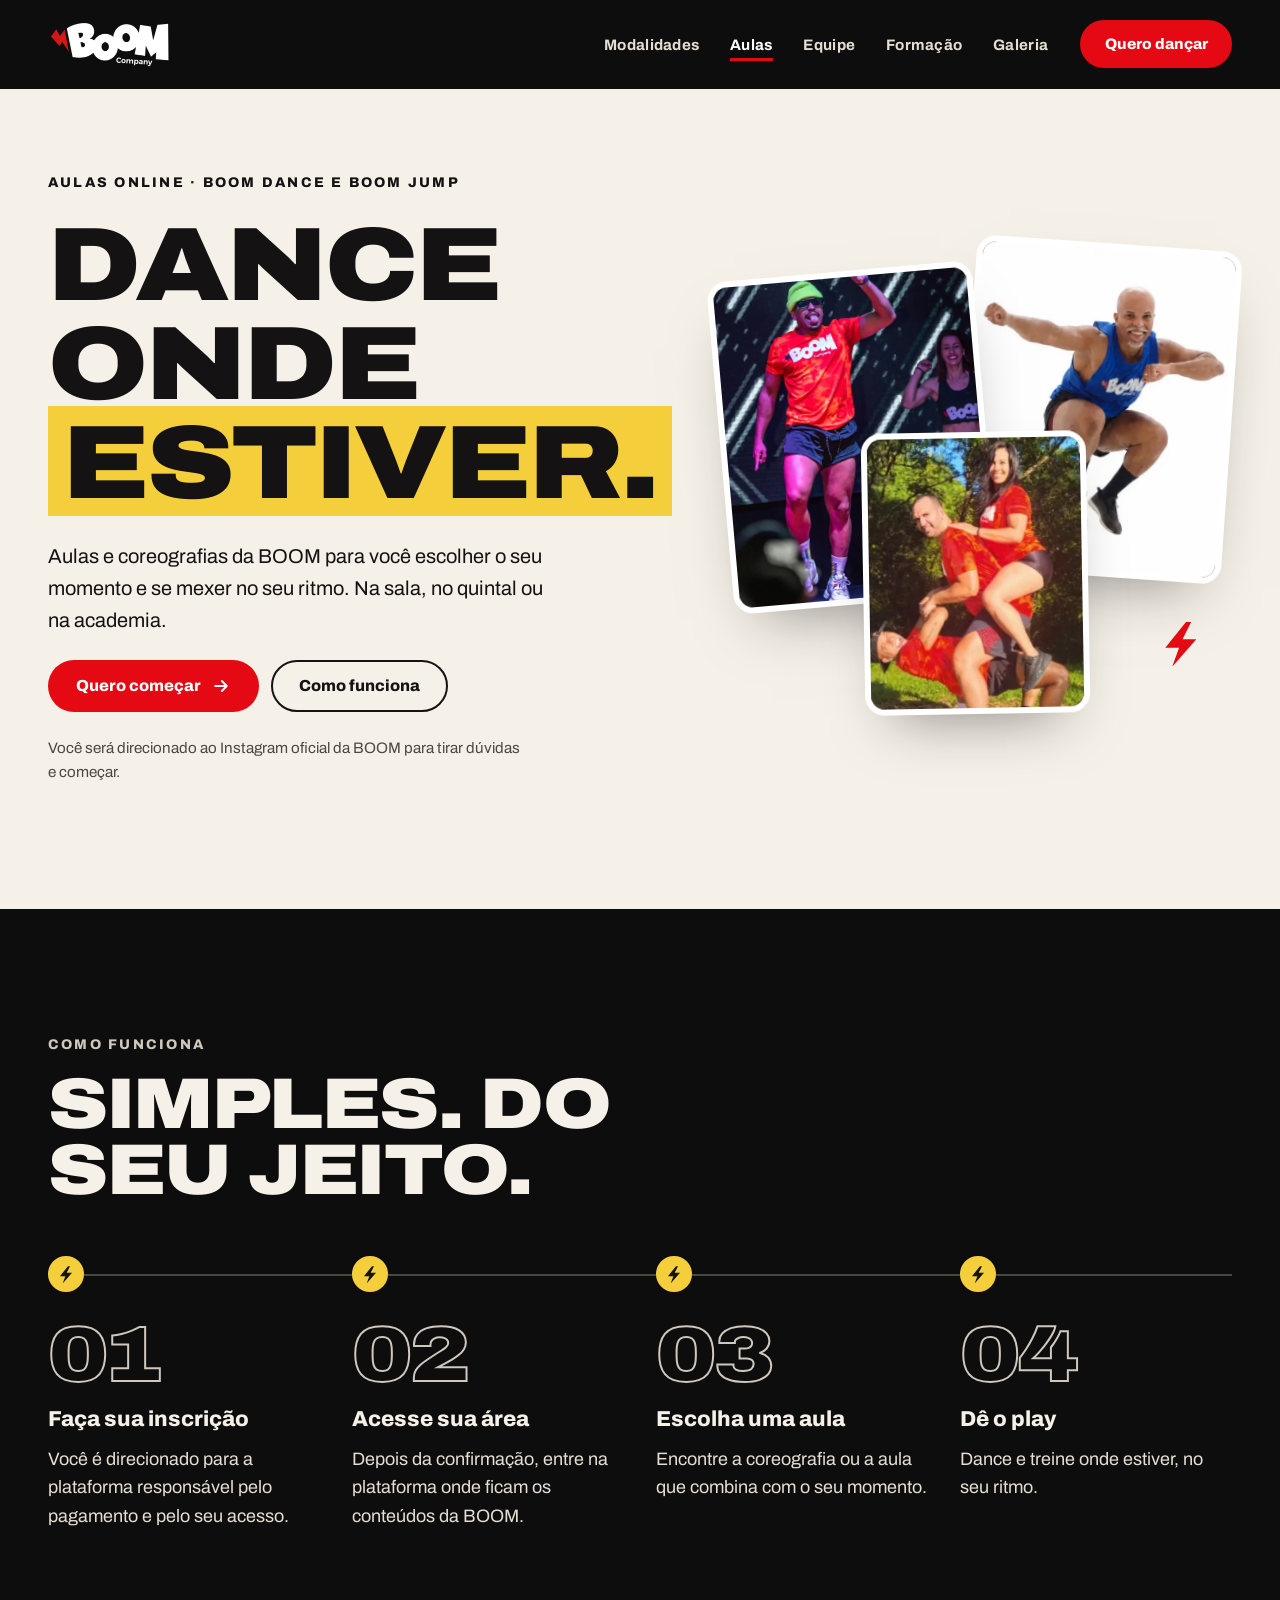
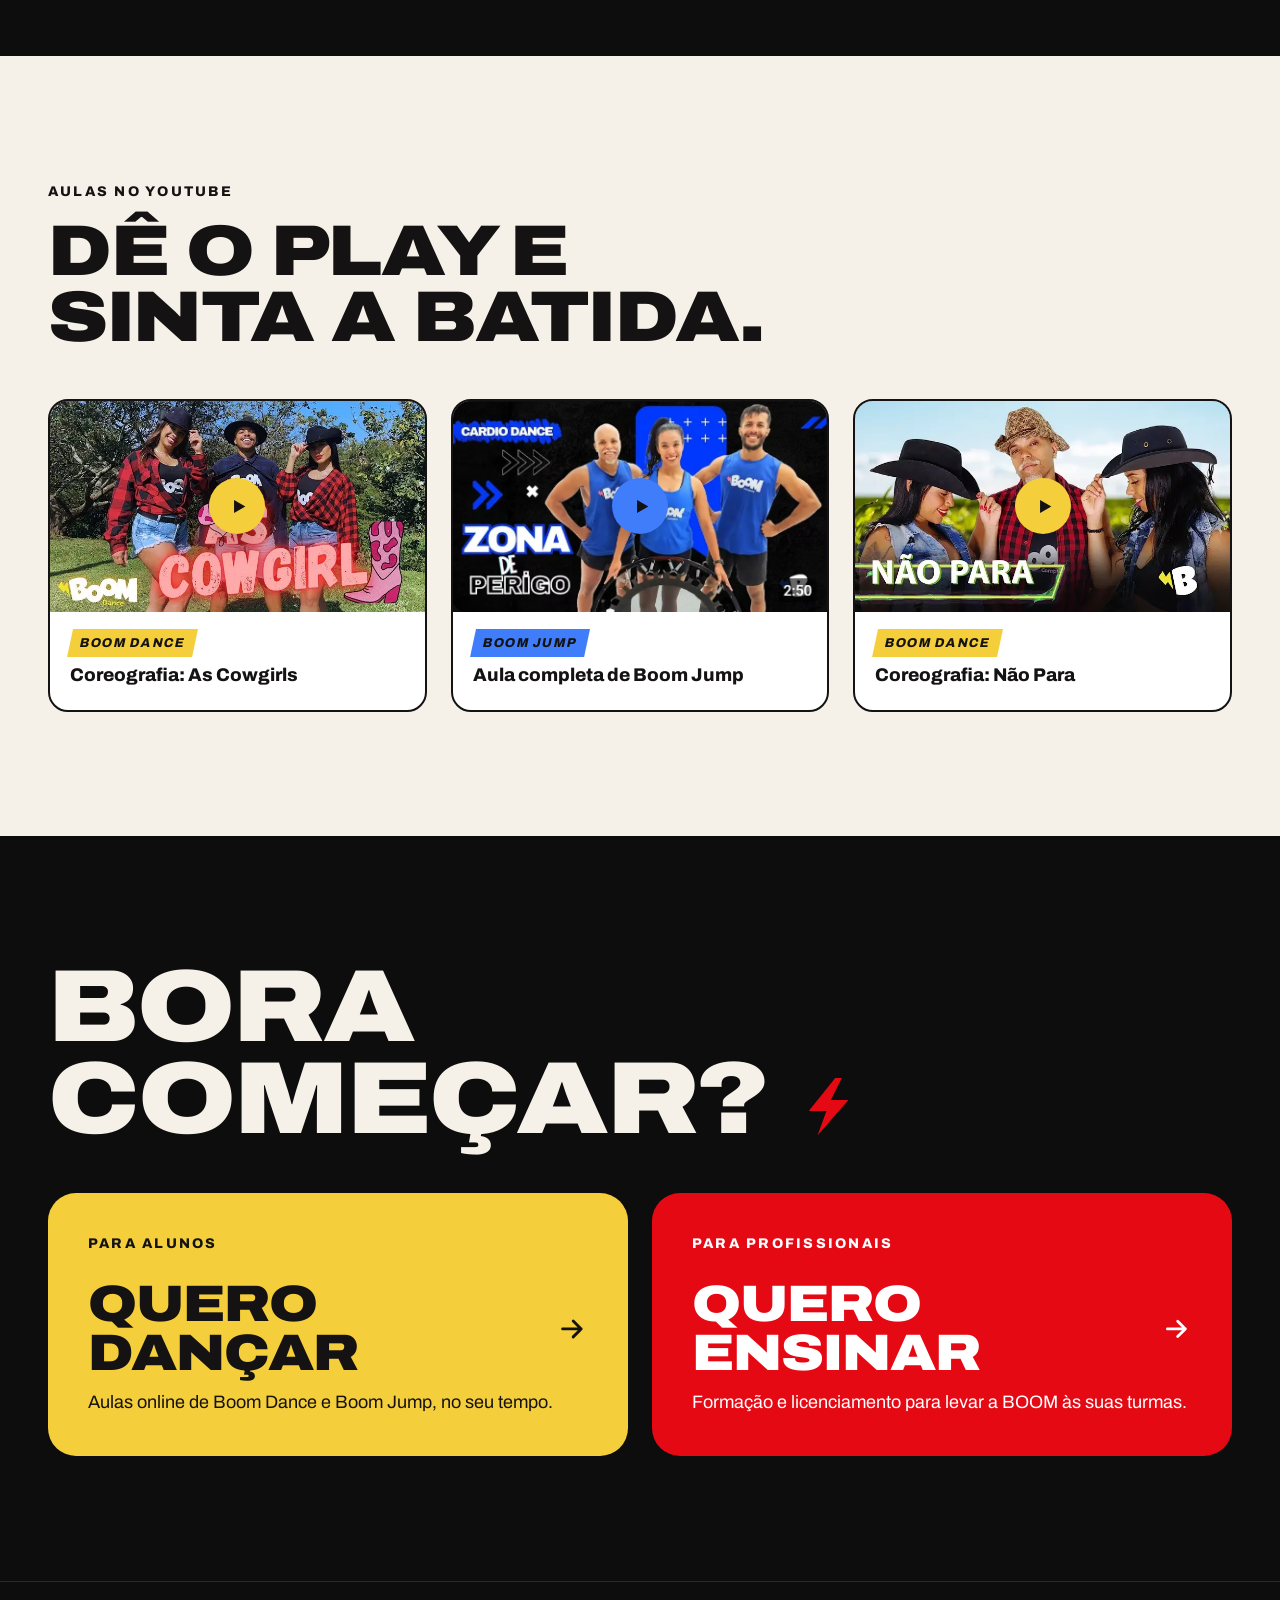
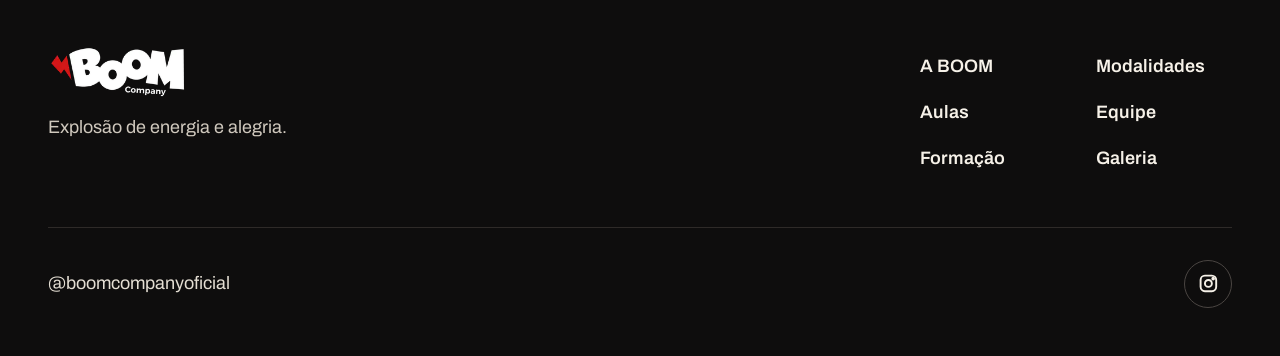
==== commit ef8efc23: "Add files via upload" ====
--- a/aulas/index.html
+++ b/aulas/index.html
@@ -1,4 +1,4 @@
-<!DOCTYPE html><html lang="pt-BR"><head><meta charset="utf-8"><meta name="viewport" content="width=device-width, initial-scale=1"><title>Aulas online | BOOM Company</title><meta name="description" content="Aulas e coreografias de Boom Dance e Boom Jump para fazer onde estiver, no seu ritmo. Comece hoje com a BOOM Company."><link rel="canonical" href="https://www.boomcompany.com.br/aulas/"><meta name="theme-color" content="#0e0d0d"><link rel="icon" type="image/png" href="../favicon.png"><link rel="apple-touch-icon" href="../apple-touch-icon.png"><meta property="og:type" content="website"><meta property="og:locale" content="pt_BR"><meta property="og:title" content="Aulas online | BOOM Company"><meta property="og:description" content="Aulas e coreografias de Boom Dance e Boom Jump para fazer onde estiver, no seu ritmo. Comece hoje com a BOOM Company."><script>document.documentElement.classList.add('js');</script><link rel="stylesheet" href="../assets/Bolt.BjD1IS-K.css"><style>.steps__eyebrow[data-astro-cid-5wfdsgz3]{margin-bottom:var(--s-2)}.steps__title[data-astro-cid-5wfdsgz3]{margin-bottom:var(--s-5);max-width:50rem}.steps__list[data-astro-cid-5wfdsgz3]{grid-template-columns:repeat(var(--count), minmax(0, 1fr));gap:var(--s-4);display:grid;position:relative}.steps__list[data-astro-cid-5wfdsgz3]:before{content:"";opacity:.25;background:currentColor;height:2px;position:absolute;top:1.37rem;left:0;right:0}.steps__item[data-astro-cid-5wfdsgz3]{flex-direction:column;gap:.75rem;display:flex;position:relative}.steps__num[data-astro-cid-5wfdsgz3]{color:#0000;-webkit-text-stroke:2px var(--paper-ink);font-size:clamp(3.5rem,2.5rem + 3vw,5rem);line-height:1}.section--stage[data-astro-cid-5wfdsgz3] .steps__num[data-astro-cid-5wfdsgz3]{-webkit-text-stroke-color:var(--text-muted)}.steps__marker[data-astro-cid-5wfdsgz3]{background:var(--yellow);z-index:1;width:2.25rem;height:2.25rem;transition:transform .4s var(--ease);border-radius:50%;justify-content:center;align-items:center;margin-block:.25rem .75rem;display:flex;position:relative}.steps__item[data-astro-cid-5wfdsgz3]:hover .steps__marker[data-astro-cid-5wfdsgz3]{transform:scale(1.15)rotate(-8deg)}.steps__marker[data-astro-cid-5wfdsgz3] .bolt{width:1rem;height:1.1rem}.steps__marker[data-astro-cid-5wfdsgz3] .bolt polygon{fill:var(--paper-ink)}.steps__name[data-astro-cid-5wfdsgz3]{font-size:1.35rem;font-weight:800;line-height:1.2}.section--stage[data-astro-cid-5wfdsgz3] .steps__text[data-astro-cid-5wfdsgz3]{color:var(--text-soft)}.steps__text[data-astro-cid-5wfdsgz3]{line-height:1.6}@media (width<=860px){.steps__list[data-astro-cid-5wfdsgz3]{grid-template-columns:1fr;gap:0;padding-left:3.25rem}.steps__list[data-astro-cid-5wfdsgz3]:before{width:2px;height:auto;inset:.5rem auto .5rem 1.1rem}.steps__item[data-astro-cid-5wfdsgz3]{padding-bottom:var(--s-4)}.steps__num[data-astro-cid-5wfdsgz3]{font-size:2.5rem}.steps__marker[data-astro-cid-5wfdsgz3]{margin:0;position:absolute;top:.4rem;left:0}.steps__item[data-astro-cid-5wfdsgz3]{position:static}.steps__list[data-astro-cid-5wfdsgz3]>li[data-astro-cid-5wfdsgz3]{position:relative}.steps__list[data-astro-cid-5wfdsgz3]>li[data-astro-cid-5wfdsgz3] .steps__marker[data-astro-cid-5wfdsgz3]{left:-3.25rem}}
+<!DOCTYPE html><html lang="pt-BR"><head><meta charset="utf-8"><meta name="viewport" content="width=device-width, initial-scale=1"><title>Aulas online | BOOM Company</title><meta name="description" content="Aulas e coreografias de Boom Dance e Boom Jump para fazer onde estiver, no seu ritmo. Comece hoje com a BOOM Company."><link rel="canonical" href="https://www.boomcompany.com.br/aulas/"><meta name="theme-color" content="#0e0d0d"><link rel="icon" type="image/png" href="../favicon.png"><link rel="apple-touch-icon" href="../apple-touch-icon.png"><meta property="og:type" content="website"><meta property="og:locale" content="pt_BR"><meta property="og:title" content="Aulas online | BOOM Company"><meta property="og:description" content="Aulas e coreografias de Boom Dance e Boom Jump para fazer onde estiver, no seu ritmo. Comece hoje com a BOOM Company."><script>document.documentElement.classList.add('js');</script><link rel="stylesheet" href="../assets/Bolt.B16zz35I.css"><style>.steps__eyebrow[data-astro-cid-5wfdsgz3]{margin-bottom:var(--s-2)}.steps__title[data-astro-cid-5wfdsgz3]{margin-bottom:var(--s-5);max-width:50rem}.steps__list[data-astro-cid-5wfdsgz3]{grid-template-columns:repeat(var(--count), minmax(0, 1fr));gap:var(--s-4);display:grid;position:relative}.steps__list[data-astro-cid-5wfdsgz3]:before{content:"";opacity:.25;background:currentColor;height:2px;position:absolute;top:1.37rem;left:0;right:0}.steps__item[data-astro-cid-5wfdsgz3]{flex-direction:column;gap:.75rem;display:flex;position:relative}.steps__num[data-astro-cid-5wfdsgz3]{color:#0000;-webkit-text-stroke:2px var(--paper-ink);font-size:clamp(3.5rem,2.5rem + 3vw,5rem);line-height:1}.section--stage[data-astro-cid-5wfdsgz3] .steps__num[data-astro-cid-5wfdsgz3]{-webkit-text-stroke-color:var(--text-muted)}.steps__marker[data-astro-cid-5wfdsgz3]{background:var(--yellow);z-index:1;width:2.25rem;height:2.25rem;transition:transform .4s var(--ease);border-radius:50%;justify-content:center;align-items:center;margin-block:.25rem .75rem;display:flex;position:relative}.steps__item[data-astro-cid-5wfdsgz3]:hover .steps__marker[data-astro-cid-5wfdsgz3]{transform:scale(1.15)rotate(-8deg)}.steps__marker[data-astro-cid-5wfdsgz3] .bolt{width:1rem;height:1.1rem}.steps__marker[data-astro-cid-5wfdsgz3] .bolt polygon{fill:var(--paper-ink)}.steps__name[data-astro-cid-5wfdsgz3]{font-size:1.35rem;font-weight:800;line-height:1.2}.section--stage[data-astro-cid-5wfdsgz3] .steps__text[data-astro-cid-5wfdsgz3]{color:var(--text-soft)}.steps__text[data-astro-cid-5wfdsgz3]{line-height:1.6}@media (width<=860px){.steps__list[data-astro-cid-5wfdsgz3]{grid-template-columns:1fr;gap:0;padding-left:3.25rem}.steps__list[data-astro-cid-5wfdsgz3]:before{width:2px;height:auto;inset:.5rem auto .5rem 1.1rem}.steps__item[data-astro-cid-5wfdsgz3]{padding-bottom:var(--s-4)}.steps__num[data-astro-cid-5wfdsgz3]{font-size:2.5rem}.steps__marker[data-astro-cid-5wfdsgz3]{margin:0;position:absolute;top:.4rem;left:0}.steps__item[data-astro-cid-5wfdsgz3]{position:static}.steps__list[data-astro-cid-5wfdsgz3]>li[data-astro-cid-5wfdsgz3]{position:relative}.steps__list[data-astro-cid-5wfdsgz3]>li[data-astro-cid-5wfdsgz3] .steps__marker[data-astro-cid-5wfdsgz3]{left:-3.25rem}}
 .videos__grid[data-astro-cid-wfg3qaib]{gap:var(--s-3);grid-template-columns:repeat(auto-fit,minmax(17rem,1fr));display:grid}.videos__grid[data-astro-cid-wfg3qaib] li[data-astro-cid-wfg3qaib]{display:flex}.videos__card[data-astro-cid-wfg3qaib]{background:var(--white);border:2px solid var(--paper-ink);border-radius:var(--radius-m);flex-direction:column;flex:1;display:flex;overflow:hidden}.videos__card--dance[data-astro-cid-wfg3qaib]{--accent:var(--yellow)}.videos__card--jump[data-astro-cid-wfg3qaib]{--accent:var(--blue)}.videos__thumb[data-astro-cid-wfg3qaib]{aspect-ratio:16/9;position:relative}.videos__play[data-astro-cid-wfg3qaib]{background:var(--accent);width:3.5rem;height:3.5rem;color:var(--paper-ink);transition:transform .3s var(--ease);border-radius:50%;justify-content:center;align-items:center;margin:auto;display:flex;position:absolute;inset:0;box-shadow:0 10px 30px -10px #00000080}.videos__card[data-astro-cid-wfg3qaib]:hover .videos__play[data-astro-cid-wfg3qaib]{transform:scale(1.12)}.videos__play[data-astro-cid-wfg3qaib] svg{width:1.3rem;height:1.3rem;margin-left:3px}.videos__meta[data-astro-cid-wfg3qaib]{flex-direction:column;gap:.4rem;padding:1.1rem 1.25rem 1.35rem;display:flex}.videos__tag[data-astro-cid-wfg3qaib]{background:var(--accent);color:var(--paper-ink);letter-spacing:.1em;text-transform:uppercase;align-self:flex-start;padding:.25rem .6rem;font-size:.8rem;font-weight:800;transform:skew(-12deg)}.videos__title[data-astro-cid-wfg3qaib]{font-size:1.15rem;font-weight:800;line-height:1.3}.aulas-hero[data-astro-cid-ud3b7mvk]{padding-top:clamp(3rem,2rem + 4vw,6rem);overflow:hidden}.aulas-hero__grid[data-astro-cid-ud3b7mvk]{align-items:center;gap:var(--s-6);flex-wrap:wrap;display:flex}.aulas-hero__text[data-astro-cid-ud3b7mvk]{gap:var(--s-3);flex-direction:column;flex:32rem;align-items:flex-start;min-width:0;display:flex}.aulas-hero__text[data-astro-cid-ud3b7mvk] .h1[data-astro-cid-ud3b7mvk]{font-size:min(var(--fs-h1), 13vw)}.aulas-hero__text[data-astro-cid-ud3b7mvk] .lead[data-astro-cid-ud3b7mvk]{max-width:32rem}.aulas-hero__ctas[data-astro-cid-ud3b7mvk]{flex-wrap:wrap;gap:.75rem;display:flex}.aulas-hero__note[data-astro-cid-ud3b7mvk]{color:#4d4743;max-width:30rem;font-size:.95rem}.aulas-hero__collage[data-astro-cid-ud3b7mvk]{flex:26rem;min-width:0;height:clamp(22rem,15rem + 18vw,34rem);position:relative}.aulas-hero__pic[data-astro-cid-ud3b7mvk]{aspect-ratio:4/5;border-radius:var(--radius-m);border:6px solid var(--white);width:52%;position:absolute;box-shadow:0 30px 60px -30px #14121280}.aulas-hero__pic--1[data-astro-cid-ud3b7mvk]{z-index:2;animation:float-in .9s var(--ease) .1s both;top:6%;left:0;rotate:-5deg}.aulas-hero__pic--2[data-astro-cid-ud3b7mvk]{z-index:1;animation:float-in .9s var(--ease) .25s both;top:0;right:0;rotate:4deg}.aulas-hero__pic--2[data-astro-cid-ud3b7mvk] img{object-position:center 40%}.aulas-hero__pic--3[data-astro-cid-ud3b7mvk]{z-index:3;width:44%;animation:float-in .9s var(--ease) .4s both;bottom:0;left:28%;rotate:-1deg}.aulas-hero__bolt[data-astro-cid-ud3b7mvk]{z-index:4;font-size:5rem;position:absolute;bottom:10%;right:6%}@keyframes float-in{0%{opacity:0;transform:translateY(30px)scale(.96)}to{opacity:1;transform:none}}@media (width<=640px){.aulas-hero__ctas[data-astro-cid-ud3b7mvk]{flex-direction:column;width:100%}.aulas-hero__ctas[data-astro-cid-ud3b7mvk] .btn[data-astro-cid-ud3b7mvk]{width:100%;min-height:3.5rem}.aulas-hero__collage[data-astro-cid-ud3b7mvk]{flex-basis:100%;height:22rem}}
 .doors__title[data-astro-cid-2fuijuco]{margin-bottom:var(--s-5);font-size:clamp(2.75rem,1.6rem + 6vw,7.25rem);line-height:.9}.doors__title[data-astro-cid-2fuijuco] .bolt{vertical-align:-.02em;margin-left:.1em;display:inline-block}.doors__grid[data-astro-cid-2fuijuco]{gap:var(--s-3);grid-template-columns:repeat(auto-fit,minmax(19rem,1fr));display:grid}.doors__door[data-astro-cid-2fuijuco]{border-radius:var(--radius-l);justify-content:space-between;gap:var(--s-3);flex-direction:column;min-height:15rem;padding:clamp(1.6rem,1rem + 2vw,2.5rem);display:flex}.doors__door--student[data-astro-cid-2fuijuco]{background:var(--yellow);color:var(--paper-ink)}.doors__door--pro[data-astro-cid-2fuijuco]{background:var(--red);color:var(--white)}.doors__door[data-astro-cid-2fuijuco] .eyebrow[data-astro-cid-2fuijuco]{color:inherit}.doors__name[data-astro-cid-2fuijuco]{align-items:center;gap:.3em;font-size:clamp(2.2rem,1.6rem + 2vw,3.5rem);line-height:.95;display:flex}.doors__name[data-astro-cid-2fuijuco] svg{width:.7em;height:.7em;transition:transform .3s var(--ease)}.doors__door[data-astro-cid-2fuijuco]:hover .doors__name[data-astro-cid-2fuijuco] svg{transform:translate(8px)}.doors__text[data-astro-cid-2fuijuco]{margin-top:.75rem;line-height:1.5;display:block}
 </style></head><body><a class="skip-link" href="#conteudo">Pular para o conteúdo</a><header class="site-header" data-header data-astro-cid-nen7h5rs><div class="container site-header__row" data-astro-cid-nen7h5rs><a class="site-header__logo" href="../" aria-label="BOOM Company, página inicial" data-astro-cid-nen7h5rs><img src="../assets/boom-company.6eU--Zpo_ZqHAaw.webp" alt loading="eager" data-astro-cid-nen7h5rs="true" decoding="async" width="248" height="91"></a><nav class="site-nav" aria-label="Principal" data-astro-cid-nen7h5rs><ul data-astro-cid-nen7h5rs><li data-astro-cid-nen7h5rs><a href="../#ritmo" data-astro-cid-nen7h5rs>Modalidades</a></li><li data-astro-cid-nen7h5rs><a href="./" aria-current="page" data-astro-cid-nen7h5rs>Aulas</a></li><li data-astro-cid-nen7h5rs><a href="../#equipe" data-astro-cid-nen7h5rs>Equipe</a></li><li data-astro-cid-nen7h5rs><a href="../formacao/" data-astro-cid-nen7h5rs>Formação</a></li><li data-astro-cid-nen7h5rs><a href="../galeria/" data-astro-cid-nen7h5rs>Galeria</a></li></ul></nav><a class="btn btn--red site-header__cta" href="./" data-astro-cid-nen7h5rs>Quero dançar</a><button class="site-header__menu" type="button" aria-expanded="false" aria-controls="mobile-menu" data-menu-open data-astro-cid-nen7h5rs><svg viewBox="0 0 24 24" aria-hidden="true" focusable="false" fill="none" stroke="currentColor" stroke-width="2.2" stroke-linecap="round" stroke-linejoin="round"><path d="M4 6h16M4 12h16M4 18h16"></path></svg><span class="visually-hidden" data-astro-cid-nen7h5rs>Abrir menu</span></button></div></header><div class="mobile-menu" id="mobile-menu" hidden data-menu role="dialog" aria-modal="true" aria-label="Menu" data-astro-cid-nen7h5rs><div class="container mobile-menu__top" data-astro-cid-nen7h5rs><a href="../" aria-label="BOOM Company, página inicial" data-astro-cid-nen7h5rs><img src="../assets/boom-company.6eU--Zpo_ZqHAaw.webp" alt data-astro-cid-nen7h5rs="true" loading="lazy" decoding="async" width="248" height="91"></a><button class="site-header__menu" type="button" data-menu-close data-astro-cid-nen7h5rs><svg viewBox="0 0 24 24" aria-hidden="true" focusable="false" fill="none" stroke="currentColor" stroke-width="2.2" stroke-linecap="round" stroke-linejoin="round"><path d="M6 6l12 12M18 6L6 18"></path></svg><span class="visually-hidden" data-astro-cid-nen7h5rs>Fechar menu</span></button></div><nav class="container mobile-menu__nav" aria-label="Menu" data-astro-cid-nen7h5rs><ul data-astro-cid-nen7h5rs><li data-astro-cid-nen7h5rs><a class="display" href="../#ritmo" data-menu-link data-astro-cid-nen7h5rs>Modalidades</a></li><li data-astro-cid-nen7h5rs><a class="display" href="./" data-menu-link data-astro-cid-nen7h5rs>Aulas</a></li><li data-astro-cid-nen7h5rs><a class="display" href="../#equipe" data-menu-link data-astro-cid-nen7h5rs>Equipe</a></li><li data-astro-cid-nen7h5rs><a class="display" href="../formacao/" data-menu-link data-astro-cid-nen7h5rs>Formação</a></li><li data-astro-cid-nen7h5rs><a class="display" href="../galeria/" data-menu-link data-astro-cid-nen7h5rs>Galeria</a></li></ul><div class="mobile-menu__ctas" data-astro-cid-nen7h5rs><a class="btn btn--red" href="./" data-menu-link data-astro-cid-nen7h5rs>Quero dançar</a><a class="btn btn--ghost" href="../formacao/" data-menu-link data-astro-cid-nen7h5rs>Sou profissional</a></div><a class="mobile-menu__ig" href="https://www.instagram.com/boomcompanyoficial/" target="_blank" rel="noopener noreferrer" data-astro-cid-nen7h5rs><svg viewBox="0 0 24 24" aria-hidden="true" focusable="false" fill="none" stroke="currentColor" stroke-width="2.2" stroke-linecap="round" stroke-linejoin="round"><rect x="3" y="3" width="18" height="18" rx="5"></rect><circle cx="12" cy="12" r="4"></circle><circle cx="17.5" cy="6.5" r="1" fill="currentColor"></circle></svg> @boomcompanyoficial</a></nav></div><script type="module">var e=document.querySelector(`[data-header]`),t=document.querySelector(`[data-menu]`),n=document.querySelector(`[data-menu-open]`),r=document.querySelector(`[data-menu-close]`);if(e){let t=()=>e.classList.toggle(`is-scrolled`,window.scrollY>8);t(),window.addEventListener(`scroll`,t,{passive:!0})}if(t&&n&&r){let e=()=>{t.hidden=!1,n.setAttribute(`aria-expanded`,`true`),document.body.style.overflow=`hidden`,r.focus()},i=(e=!0)=>{t.hidden=!0,n.setAttribute(`aria-expanded`,`false`),document.body.style.overflow=``,e&&n.focus()};n.addEventListener(`click`,e),r.addEventListener(`click`,()=>i()),t.querySelectorAll(`[data-menu-link]`).forEach(e=>e.addEventListener(`click`,()=>i(!1))),document.addEventListener(`keydown`,e=>{e.key===`Escape`&&!t.hidden&&i()}),window.matchMedia(`(min-width: 961px)`).addEventListener(`change`,e=>{e.matches&&!t.hidden&&i(!1)})}</script><main id="conteudo" class="site-main"><section class="section section--day aulas-hero" aria-labelledby="aulas-title" data-astro-cid-ud3b7mvk><div class="container aulas-hero__grid" data-astro-cid-ud3b7mvk><div class="aulas-hero__text" data-astro-cid-ud3b7mvk><p class="eyebrow" data-astro-cid-ud3b7mvk>Aulas online · Boom Dance e Boom Jump</p><h1 id="aulas-title" class="display h1" data-astro-cid-ud3b7mvk><span class="rise-line" data-astro-cid-ud3b7mvk><span data-astro-cid-ud3b7mvk>Dance</span></span><span class="rise-line" data-astro-cid-ud3b7mvk><span style="animation-delay:.12s" data-astro-cid-ud3b7mvk>onde</span></span><span class="rise-line aulas-hero__last" data-astro-cid-ud3b7mvk><span style="animation-delay:.24s" data-astro-cid-ud3b7mvk><span class="marker" data-astro-cid-ud3b7mvk>estiver.</span></span></span></h1><p class="lead" data-astro-cid-ud3b7mvk>Aulas e coreografias da BOOM para você escolher o seu momento e se mexer no seu ritmo. Na sala, no quintal ou na academia.</p><div class="aulas-hero__ctas" data-astro-cid-ud3b7mvk><a class="btn btn--red" href="https://www.instagram.com/boomcompanyoficial/" target="_blank" rel="noopener noreferrer" data-astro-cid-ud3b7mvk>Quero começar <svg viewBox="0 0 24 24" aria-hidden="true" focusable="false" fill="none" stroke="currentColor" stroke-width="2.2" stroke-linecap="round" stroke-linejoin="round"><path d="M5 12h14M13 6l6 6-6 6"></path></svg></a><a class="btn btn--ghost" href="#como-funciona" data-astro-cid-ud3b7mvk>Como funciona</a></div><p class="aulas-hero__note" data-astro-cid-ud3b7mvk>Você será direcionado ao Instagram oficial da BOOM para tirar dúvidas e começar.</p></div><div class="aulas-hero__collage" aria-hidden="true" data-astro-cid-ud3b7mvk><div class="photo aulas-hero__pic aulas-hero__pic--1" data-astro-cid-ud3b7mvk><img src="../assets/boom-dance-aula.CF1IL1_i_Z28Clp2.webp" alt loading="eager" data-astro-cid-ud3b7mvk="true" decoding="async" width="800" height="1199"></div><div class="photo aulas-hero__pic aulas-hero__pic--2" data-astro-cid-ud3b7mvk><img src="../assets/boom-jump-salto.9dDvzlHa_1533J.webp" alt loading="eager" data-astro-cid-ud3b7mvk="true" decoding="async" width="674" height="674"></div><div class="photo aulas-hero__pic aulas-hero__pic--3" data-astro-cid-ud3b7mvk><img src="../assets/galera-danca-ao-ar-livre.BDb36lwr_Z22hOmy.webp" alt loading="eager" data-astro-cid-ud3b7mvk="true" decoding="async" width="363" height="399"></div><span class="aulas-hero__bolt" data-astro-cid-ud3b7mvk><svg class="bolt pulse" viewBox="0 0 24 26" aria-hidden="true" focusable="false"><polygon points="15,0 3,15 11,15 7,26 21,10 13,10 18,0"></polygon></svg></span></div></div></section><section id="como-funciona" class="section section--stage steps" aria-labelledby="como-funciona-title" data-astro-cid-5wfdsgz3><div class="container" data-astro-cid-5wfdsgz3><p class="eyebrow steps__eyebrow" data-astro-cid-5wfdsgz3>Como funciona</p><h2 id="como-funciona-title" class="display h2 steps__title" data-astro-cid-5wfdsgz3>Simples. Do seu jeito.</h2><ol class="steps__list" style="--count:4" data-astro-cid-5wfdsgz3><li class="steps__item" data-reveal="1" data-astro-cid-5wfdsgz3><span class="steps__marker" aria-hidden="true" data-astro-cid-5wfdsgz3><svg class="bolt" viewBox="0 0 24 26" aria-hidden="true" focusable="false"><polygon points="15,0 3,15 11,15 7,26 21,10 13,10 18,0"></polygon></svg></span><span class="steps__num display" aria-hidden="true" data-astro-cid-5wfdsgz3>01</span><h3 class="steps__name" data-astro-cid-5wfdsgz3>Faça sua inscrição</h3><p class="steps__text" data-astro-cid-5wfdsgz3>Você é direcionado para a plataforma responsável pelo pagamento e pelo seu acesso.</p></li><li class="steps__item" data-reveal="2" data-astro-cid-5wfdsgz3><span class="steps__marker" aria-hidden="true" data-astro-cid-5wfdsgz3><svg class="bolt" viewBox="0 0 24 26" aria-hidden="true" focusable="false"><polygon points="15,0 3,15 11,15 7,26 21,10 13,10 18,0"></polygon></svg></span><span class="steps__num display" aria-hidden="true" data-astro-cid-5wfdsgz3>02</span><h3 class="steps__name" data-astro-cid-5wfdsgz3>Acesse sua área</h3><p class="steps__text" data-astro-cid-5wfdsgz3>Depois da confirmação, entre na plataforma onde ficam os conteúdos da BOOM.</p></li><li class="steps__item" data-reveal="3" data-astro-cid-5wfdsgz3><span class="steps__marker" aria-hidden="true" data-astro-cid-5wfdsgz3><svg class="bolt" viewBox="0 0 24 26" aria-hidden="true" focusable="false"><polygon points="15,0 3,15 11,15 7,26 21,10 13,10 18,0"></polygon></svg></span><span class="steps__num display" aria-hidden="true" data-astro-cid-5wfdsgz3>03</span><h3 class="steps__name" data-astro-cid-5wfdsgz3>Escolha uma aula</h3><p class="steps__text" data-astro-cid-5wfdsgz3>Encontre a coreografia ou a aula que combina com o seu momento.</p></li><li class="steps__item" data-reveal="3" data-astro-cid-5wfdsgz3><span class="steps__marker" aria-hidden="true" data-astro-cid-5wfdsgz3><svg class="bolt" viewBox="0 0 24 26" aria-hidden="true" focusable="false"><polygon points="15,0 3,15 11,15 7,26 21,10 13,10 18,0"></polygon></svg></span><span class="steps__num display" aria-hidden="true" data-astro-cid-5wfdsgz3>04</span><h3 class="steps__name" data-astro-cid-5wfdsgz3>Dê o play</h3><p class="steps__text" data-astro-cid-5wfdsgz3>Dance e treine onde estiver, no seu ritmo.</p></li></ol></div></section><section id="videos" class="section section--day videos" aria-labelledby="videos-title" data-astro-cid-wfg3qaib><div class="container" data-astro-cid-wfg3qaib><div class="section-head" data-astro-cid-wfg3qaib><div data-astro-cid-wfg3qaib><p class="eyebrow" data-astro-cid-wfg3qaib>Aulas no YouTube</p><h2 id="videos-title" class="display h2" data-astro-cid-wfg3qaib>Dê o play e sinta a batida.</h2></div></div><ul class="videos__grid" data-astro-cid-wfg3qaib><li data-reveal="1" data-astro-cid-wfg3qaib><a class="videos__card videos__card--dance lift" href="https://youtu.be/KM42j9D1Sxs" target="_blank" rel="noopener noreferrer" data-astro-cid-wfg3qaib><span class="photo videos__thumb" data-astro-cid-wfg3qaib><img src="../assets/video-as-cowgirls.C5T_HRWk_Z2c2oBQ.webp" alt data-astro-cid-wfg3qaib="true" loading="lazy" decoding="async" width="720" height="404"><span class="videos__play" data-astro-cid-wfg3qaib><svg viewBox="0 0 24 24" aria-hidden="true" focusable="false" fill="none" stroke="currentColor" stroke-width="2.2" stroke-linecap="round" stroke-linejoin="round"><polygon points="7,4.5 20,12 7,19.5" fill="currentColor" stroke="none"></polygon></svg></span></span><span class="videos__meta" data-astro-cid-wfg3qaib><span class="videos__tag" data-astro-cid-wfg3qaib>Boom Dance</span><span class="videos__title" data-astro-cid-wfg3qaib>Coreografia: As Cowgirls</span><span class="visually-hidden" data-astro-cid-wfg3qaib>(abre o YouTube em nova aba)</span></span></a></li><li data-reveal="2" data-astro-cid-wfg3qaib><a class="videos__card videos__card--jump lift" href="https://youtu.be/4X6XQB9b3ho" target="_blank" rel="noopener noreferrer" data-astro-cid-wfg3qaib><span class="photo videos__thumb" data-astro-cid-wfg3qaib><img src="../assets/video-aula-jump.jo2t7IbS_ZWAXMs.webp" alt data-astro-cid-wfg3qaib="true" loading="lazy" decoding="async" width="777" height="438"><span class="videos__play" data-astro-cid-wfg3qaib><svg viewBox="0 0 24 24" aria-hidden="true" focusable="false" fill="none" stroke="currentColor" stroke-width="2.2" stroke-linecap="round" stroke-linejoin="round"><polygon points="7,4.5 20,12 7,19.5" fill="currentColor" stroke="none"></polygon></svg></span></span><span class="videos__meta" data-astro-cid-wfg3qaib><span class="videos__tag" data-astro-cid-wfg3qaib>Boom Jump</span><span class="videos__title" data-astro-cid-wfg3qaib>Aula completa de Boom Jump</span><span class="visually-hidden" data-astro-cid-wfg3qaib>(abre o YouTube em nova aba)</span></span></a></li><li data-reveal="3" data-astro-cid-wfg3qaib><a class="videos__card videos__card--dance lift" href="https://youtu.be/c4l8uk0nxck" target="_blank" rel="noopener noreferrer" data-astro-cid-wfg3qaib><span class="photo videos__thumb" data-astro-cid-wfg3qaib><img src="../assets/video-nao-para.BEuqIkii_Z9eytL.webp" alt data-astro-cid-wfg3qaib="true" loading="lazy" decoding="async" width="720" height="404"><span class="videos__play" data-astro-cid-wfg3qaib><svg viewBox="0 0 24 24" aria-hidden="true" focusable="false" fill="none" stroke="currentColor" stroke-width="2.2" stroke-linecap="round" stroke-linejoin="round"><polygon points="7,4.5 20,12 7,19.5" fill="currentColor" stroke="none"></polygon></svg></span></span><span class="videos__meta" data-astro-cid-wfg3qaib><span class="videos__tag" data-astro-cid-wfg3qaib>Boom Dance</span><span class="videos__title" data-astro-cid-wfg3qaib>Coreografia: Não Para</span><span class="visually-hidden" data-astro-cid-wfg3qaib>(abre o YouTube em nova aba)</span></span></a></li></ul></div></section><section id="final" class="section section--stage doors" aria-labelledby="doors-title" data-astro-cid-2fuijuco><div class="container" data-astro-cid-2fuijuco><h2 id="doors-title" class="display doors__title" data-astro-cid-2fuijuco>Bora começar? <svg class="bolt pulse" viewBox="0 0 24 26" aria-hidden="true" focusable="false"><polygon points="15,0 3,15 11,15 7,26 21,10 13,10 18,0"></polygon></svg></h2><div class="doors__grid" data-astro-cid-2fuijuco><a class="doors__door doors__door--student lift" href="./" data-reveal="1" data-astro-cid-2fuijuco><span class="eyebrow" data-astro-cid-2fuijuco>Para alunos</span><span data-astro-cid-2fuijuco><span class="display doors__name" data-astro-cid-2fuijuco>Quero dançar <svg viewBox="0 0 24 24" aria-hidden="true" focusable="false" fill="none" stroke="currentColor" stroke-width="2.2" stroke-linecap="round" stroke-linejoin="round"><path d="M5 12h14M13 6l6 6-6 6"></path></svg></span><span class="doors__text" data-astro-cid-2fuijuco>Aulas online de Boom Dance e Boom Jump, no seu tempo.</span></span></a><a class="doors__door doors__door--pro lift" href="../formacao/" data-reveal="2" data-astro-cid-2fuijuco><span class="eyebrow" data-astro-cid-2fuijuco>Para profissionais</span><span data-astro-cid-2fuijuco><span class="display doors__name" data-astro-cid-2fuijuco>Quero ensinar <svg viewBox="0 0 24 24" aria-hidden="true" focusable="false" fill="none" stroke="currentColor" stroke-width="2.2" stroke-linecap="round" stroke-linejoin="round"><path d="M5 12h14M13 6l6 6-6 6"></path></svg></span><span class="doors__text" data-astro-cid-2fuijuco>Formação e licenciamento para levar a BOOM às suas turmas.</span></span></a></div></div></section></main><footer class="site-footer" data-astro-cid-jo6i4kqk><div class="container" data-astro-cid-jo6i4kqk><div class="site-footer__main" data-astro-cid-jo6i4kqk><div data-astro-cid-jo6i4kqk><a href="../" aria-label="BOOM Company, página inicial" data-astro-cid-jo6i4kqk><img src="../assets/boom-company.6eU--Zpo_ZqHAaw.webp" alt data-astro-cid-jo6i4kqk="true" loading="lazy" decoding="async" width="248" height="91"></a><p class="site-footer__phrase" data-astro-cid-jo6i4kqk>Explosão de energia e alegria.</p></div><nav aria-label="Rodapé" data-astro-cid-jo6i4kqk><ul class="site-footer__nav" data-astro-cid-jo6i4kqk><li data-astro-cid-jo6i4kqk><a href="../#a-boom" data-astro-cid-jo6i4kqk>A BOOM</a></li><li data-astro-cid-jo6i4kqk><a href="../#ritmo" data-astro-cid-jo6i4kqk>Modalidades</a></li><li data-astro-cid-jo6i4kqk><a href="./" data-astro-cid-jo6i4kqk>Aulas</a></li><li data-astro-cid-jo6i4kqk><a href="../#equipe" data-astro-cid-jo6i4kqk>Equipe</a></li><li data-astro-cid-jo6i4kqk><a href="../formacao/" data-astro-cid-jo6i4kqk>Formação</a></li><li data-astro-cid-jo6i4kqk><a href="../galeria/" data-astro-cid-jo6i4kqk>Galeria</a></li></ul></nav></div><div class="site-footer__bottom" data-astro-cid-jo6i4kqk><div class="site-footer__contact" data-astro-cid-jo6i4kqk><a href="https://www.instagram.com/boomcompanyoficial/" target="_blank" rel="noopener noreferrer" data-astro-cid-jo6i4kqk>@boomcompanyoficial</a></div><ul class="site-footer__social" aria-label="Redes sociais" data-astro-cid-jo6i4kqk><li data-astro-cid-jo6i4kqk><a href="https://www.instagram.com/boomcompanyoficial/" target="_blank" rel="noopener noreferrer" aria-label="Instagram da BOOM Company" data-astro-cid-jo6i4kqk><svg viewBox="0 0 24 24" aria-hidden="true" focusable="false" fill="none" stroke="currentColor" stroke-width="2.2" stroke-linecap="round" stroke-linejoin="round"><rect x="3" y="3" width="18" height="18" rx="5"></rect><circle cx="12" cy="12" r="4"></circle><circle cx="17.5" cy="6.5" r="1" fill="currentColor"></circle></svg></a></li></ul></div></div></footer><script type="module">var e=document.querySelectorAll(`[data-reveal]`);if(`IntersectionObserver`in window){let t=new IntersectionObserver(e=>{e.forEach(e=>{e.isIntersecting&&(e.target.classList.add(`is-in`),t.unobserve(e.target))})},{threshold:.12,rootMargin:`0px 0px -40px 0px`});e.forEach(e=>t.observe(e))}else e.forEach(e=>e.classList.add(`is-in`));var t=document.querySelectorAll(`.marquee, .ribbon, .rhythm, .doors, .hero`);if(`IntersectionObserver`in window){let e=new IntersectionObserver(e=>{e.forEach(e=>e.target.classList.toggle(`is-offscreen`,!e.isIntersecting))});t.forEach(t=>e.observe(t))}</script></body></html>
--- a/assets/Bolt.B16zz35I.css
+++ b/assets/Bolt.B16zz35I.css
@@ -0,0 +1 @@
+@font-face{font-family:Archivo Variable;font-style:normal;font-display:swap;font-weight:100 900;font-stretch:62% 125%;src:url(./archivo-vietnamese-wdth-normal.rJmnGBSt.woff2)format("woff2-variations");unicode-range:U+102-103,U+110-111,U+128-129,U+168-169,U+1A0-1A1,U+1AF-1B0,U+300-301,U+303-304,U+308-309,U+323,U+329,U+1EA0-1EF9,U+20AB}@font-face{font-family:Archivo Variable;font-style:normal;font-display:swap;font-weight:100 900;font-stretch:62% 125%;src:url(./archivo-latin-ext-wdth-normal.7khWdh9v.woff2)format("woff2-variations");unicode-range:U+100-2BA,U+2BD-2C5,U+2C7-2CC,U+2CE-2D7,U+2DD-2FF,U+304,U+308,U+329,U+1D00-1DBF,U+1E00-1E9F,U+1EF2-1EFF,U+2020,U+20A0-20AB,U+20AD-20C0,U+2113,U+2C60-2C7F,U+A720-A7FF}@font-face{font-family:Archivo Variable;font-style:normal;font-display:swap;font-weight:100 900;font-stretch:62% 125%;src:url(./archivo-latin-wdth-normal.DY7AcnAa.woff2)format("woff2-variations");unicode-range:U+??,U+131,U+152-153,U+2BB-2BC,U+2C6,U+2DA,U+2DC,U+304,U+308,U+329,U+2000-206F,U+20AC,U+2122,U+2191,U+2193,U+2212,U+2215,U+FEFF,U+FFFD}:root{--stage:#0e0d0d;--stage-2:#1e1c1b;--stage-line:#3a3532;--paper:#f6f1e8;--paper-ink:#141212;--white:#fff;--text-soft:#e4ded3;--text-muted:#cfc8bd;--text-dim:#8f877e;--red:#e50914;--blue:#3f7dfb;--blue-text:#6f9bff;--yellow:#f5cf3b;--font:"Archivo Variable", "Archivo", system-ui, -apple-system, "Segoe UI", sans-serif;--fs-body:1.125rem;--fs-lead:clamp(1.125rem, 1rem + .4vw, 1.25rem);--fs-small:.875rem;--fs-h1:clamp(3rem, 1.4rem + 6.4vw, 6.625rem);--fs-h2:clamp(2.5rem, 1.6rem + 3.6vw, 4.75rem);--fs-h3:clamp(2rem, 1.4rem + 2.2vw, 3.5rem);--s-1:.5rem;--s-2:1rem;--s-3:1.5rem;--s-4:2rem;--s-5:3rem;--s-6:4rem;--section-y:clamp(4.5rem, 3rem + 6vw, 8rem);--gutter:clamp(1.25rem, .6rem + 3vw, 4rem);--max:80rem;--radius-s:.75rem;--radius-m:1.25rem;--radius-l:1.75rem;--ease:cubic-bezier(.2, .8, .2, 1);--header-h:5.5rem}*,:before,:after{box-sizing:border-box}html{-webkit-text-size-adjust:100%;scroll-behavior:smooth;scroll-padding-top:var(--header-h)}body{font-family:var(--font);font-size:var(--fs-body);color:var(--paper);background:var(--stage);-webkit-font-smoothing:antialiased;margin:0;line-height:1.6}img,svg,video{max-width:100%;display:block}.site-main,html,body{overflow-x:clip}img{height:auto}a{color:inherit;text-decoration:none}button{font:inherit;color:inherit}h1,h2,h3,p,ul,ol,figure{margin:0}ul,ol{padding:0;list-style:none}::selection{background:var(--red);color:var(--white)}:focus-visible{outline:3px solid var(--yellow);outline-offset:3px;border-radius:4px}.section--day :focus-visible,.page--day :focus-visible{outline-color:var(--paper-ink)}.skip-link{left:var(--s-2);z-index:100;background:var(--yellow);color:var(--paper-ink);border-radius:999px;padding:.75rem 1.25rem;font-weight:800;position:absolute;top:-100px}.skip-link:focus{top:var(--s-2)}.visually-hidden{clip:rect(0 0 0 0);clip-path:inset(50%);white-space:nowrap;width:1px;height:1px;overflow:hidden;position:absolute!important}.container{width:100%;max-width:calc(var(--max) + 2 * var(--gutter));padding-inline:var(--gutter);margin-inline:auto}.section{padding-block:var(--section-y);position:relative}.section--stage{background:var(--stage);color:var(--paper)}.section--day{background:var(--paper);color:var(--paper-ink)}.section--red{background:var(--red);color:var(--white)}.display{text-transform:uppercase;letter-spacing:-.02em;text-wrap:balance;font-weight:900;font-stretch:118%;line-height:.92}.h1{font-size:var(--fs-h1);line-height:.9}.h2{font-size:var(--fs-h2)}.h3{font-size:var(--fs-h3);line-height:.9}.eyebrow{font-size:var(--fs-small);letter-spacing:.16em;text-transform:uppercase;font-weight:800}.section--stage .eyebrow{color:var(--text-muted)}.lead{font-size:var(--fs-lead);line-height:1.6}.section--stage .lead{color:var(--text-soft)}.accent-red{color:var(--red)}.marker{background:var(--yellow);color:var(--paper-ink);-webkit-box-decoration-break:clone;box-decoration-break:clone;padding:0 .14em}.section-head{justify-content:space-between;align-items:flex-end;gap:var(--s-4);margin-bottom:var(--s-5);flex-wrap:wrap;display:flex}.section-head .eyebrow{margin-bottom:var(--s-2)}.btn{text-align:center;cursor:pointer;min-height:3.25rem;transition:transform .25s var(--ease), background-color .25s, color .25s, border-color .25s;border:2px solid #0000;border-radius:999px;justify-content:center;align-items:center;gap:.6rem;padding:.875rem 1.625rem;font-size:1rem;font-weight:800;line-height:1.2;display:inline-flex}.btn:hover{transform:translateY(-3px)}.btn:active{transform:translateY(0)}.btn svg{width:1.25rem;height:1.25rem;transition:transform .25s var(--ease);flex:none}.btn:hover svg{transform:translate(4px)}.btn--red{background:var(--red);color:var(--white)}.btn--red:hover{background:#c9000c}.btn--yellow{background:var(--yellow);color:var(--paper-ink)}.btn--white{background:var(--white);color:var(--paper-ink)}.btn--ghost{border-color:currentColor}.section--stage .btn--ghost:hover,.hero .btn--ghost:hover{background:var(--paper);color:var(--paper-ink);border-color:var(--paper)}.section--day .btn--ghost:hover{background:var(--paper-ink);color:var(--paper);border-color:var(--paper-ink)}.section--red .btn--ghost:hover{background:var(--white);color:var(--paper-ink);border-color:var(--white)}.bolt{flex:none;width:.52em;height:.56em}.bolt polygon{fill:var(--red)}.pulse{transform-origin:50%;animation:1.2s ease-in-out infinite pulse}@keyframes pulse{0%,to{transform:scale(1)}40%{transform:scale(1.16)}}.skew-tag{padding:.55rem 1.1rem;font-size:.95rem;font-weight:800;line-height:1.3;display:inline-block;transform:skew(-12deg)}.skew-tag>span{display:inline-block;transform:skew(12deg)}.eq{align-items:flex-end;gap:5px;height:3.5rem;display:inline-flex}.eq i{transform-origin:bottom;background:currentColor;border-radius:3px;width:6px;height:100%;animation:.9s ease-in-out infinite eq;display:block;transform:scaleY(.22)}.eq i:nth-child(2){animation-delay:.2s}.eq i:nth-child(3){animation-delay:.45s}.eq i:nth-child(4){animation-delay:.1s}.eq i:nth-child(5){animation-delay:.32s}.eq--fast i{animation-duration:.6s}@keyframes eq{0%,to{transform:scaleY(.22)}50%{transform:scaleY(1)}}.marquee{overflow:hidden}.marquee__track{width:max-content;animation:marquee var(--marquee-speed,32s) linear infinite;will-change:transform;display:flex}.is-offscreen .marquee__track,.is-offscreen .eq i,.is-offscreen .pulse{animation-play-state:paused}.marquee--reverse .marquee__track{animation-direction:reverse}.marquee:hover .marquee__track,.marquee:focus-within .marquee__track,.is-paused .marquee__track{animation-play-state:paused}@keyframes marquee{0%{transform:translate(0)}to{transform:translate(-50%)}}.js [data-reveal]{opacity:0;transition:opacity .8s var(--ease), transform .8s var(--ease);transform:translateY(24px)}.js [data-reveal].is-in{opacity:1;transform:none}.js [data-reveal="2"]{transition-delay:.1s}.js [data-reveal="3"]{transition-delay:.2s}.rise-line{margin-top:-.14em;padding-top:.14em;padding-bottom:.05em;display:block;overflow:hidden}.rise-line>span{animation:rise .9s var(--ease) both;display:block}@keyframes rise{0%{transform:translateY(108%)}to{transform:none}}.lift{transition:transform .35s var(--ease)}.lift:hover{transform:translateY(-6px)}.photo{background:var(--stage-2);position:relative;overflow:hidden}.photo>img{object-fit:cover;width:100%;max-width:none;height:100%;position:absolute;inset:0}@media (prefers-reduced-motion:reduce){html{scroll-behavior:auto}*,:before,:after{transition-duration:.001ms!important;animation-duration:.001ms!important;animation-iteration-count:1!important}.marquee__track{animation:none!important}.js [data-reveal]{opacity:1;transform:none}}.site-header[data-astro-cid-nen7h5rs]{z-index:50;background:var(--stage);border-bottom:1px solid #0000;transition:border-color .3s;position:sticky;top:0}.site-header[data-astro-cid-nen7h5rs].is-scrolled{border-bottom-color:var(--stage-line)}.site-header__row[data-astro-cid-nen7h5rs]{align-items:center;gap:var(--s-4);min-height:var(--header-h);display:flex}.site-header__logo[data-astro-cid-nen7h5rs]{flex:none}.site-header__logo[data-astro-cid-nen7h5rs] img[data-astro-cid-nen7h5rs]{width:7.75rem;height:auto}.site-nav[data-astro-cid-nen7h5rs]{margin-left:auto}.site-nav[data-astro-cid-nen7h5rs] ul[data-astro-cid-nen7h5rs]{gap:clamp(1rem,2.4vw,2rem);display:flex}.site-nav[data-astro-cid-nen7h5rs] a[data-astro-cid-nen7h5rs]{letter-spacing:.02em;color:var(--text-soft);padding:.5rem 0;font-size:.95rem;font-weight:700;transition:color .2s;position:relative}.site-nav[data-astro-cid-nen7h5rs] a[data-astro-cid-nen7h5rs]:after{content:"";background:var(--red);transform-origin:0;height:3px;transition:transform .3s var(--ease);position:absolute;bottom:0;left:0;right:0;transform:scaleX(0)skew(-12deg)}.site-nav[data-astro-cid-nen7h5rs] a[data-astro-cid-nen7h5rs]:hover,.site-nav[data-astro-cid-nen7h5rs] a[data-astro-cid-nen7h5rs][aria-current=page]{color:var(--white)}.site-nav[data-astro-cid-nen7h5rs] a[data-astro-cid-nen7h5rs]:hover:after,.site-nav[data-astro-cid-nen7h5rs] a[data-astro-cid-nen7h5rs][aria-current=page]:after{transform:scaleX(1)skew(-12deg)}.site-header__cta[data-astro-cid-nen7h5rs]{min-height:3rem;padding:.75rem 1.4rem;font-size:.95rem}.site-header__menu[data-astro-cid-nen7h5rs]{cursor:pointer;background:0 0;border:1.5px solid #4a4542;border-radius:50%;justify-content:center;align-items:center;width:3rem;height:3rem;margin-left:auto;display:none}.site-header__menu[data-astro-cid-nen7h5rs] svg{width:1.4rem;height:1.4rem;color:var(--paper);flex:none}.mobile-menu[data-astro-cid-nen7h5rs]{z-index:60;background:var(--stage);animation:menu-in .35s var(--ease);flex-direction:column;display:flex;position:fixed;inset:0;overflow-y:auto}.mobile-menu[data-astro-cid-nen7h5rs][hidden]{display:none}@keyframes menu-in{0%{opacity:0;transform:translateY(-12px)}to{opacity:1;transform:none}}.mobile-menu__top[data-astro-cid-nen7h5rs]{min-height:var(--header-h);justify-content:space-between;align-items:center;display:flex}.mobile-menu__top[data-astro-cid-nen7h5rs] img[data-astro-cid-nen7h5rs]{width:6.5rem}.mobile-menu__top[data-astro-cid-nen7h5rs] .site-header__menu[data-astro-cid-nen7h5rs]{margin:0;display:inline-flex}.mobile-menu__nav[data-astro-cid-nen7h5rs]{padding-block:var(--s-4) var(--s-5);gap:var(--s-5);flex-direction:column;display:flex}.mobile-menu__nav[data-astro-cid-nen7h5rs] ul[data-astro-cid-nen7h5rs]{flex-direction:column;gap:.25rem;display:flex}.mobile-menu__nav[data-astro-cid-nen7h5rs] li[data-astro-cid-nen7h5rs] a[data-astro-cid-nen7h5rs]{padding:.35rem 0;font-size:clamp(2.1rem,9.4vw,3.5rem);display:block}.mobile-menu__ctas[data-astro-cid-nen7h5rs]{flex-direction:column;gap:.75rem;display:flex}.mobile-menu__ctas[data-astro-cid-nen7h5rs] .btn[data-astro-cid-nen7h5rs]{min-height:3.5rem;font-size:1.05rem}.mobile-menu__ig[data-astro-cid-nen7h5rs]{color:var(--text-soft);align-items:center;gap:.6rem;min-height:3rem;font-weight:700;display:inline-flex}.mobile-menu__ig[data-astro-cid-nen7h5rs] svg{width:1.4rem;height:1.4rem}@media (width<=960px){.site-nav[data-astro-cid-nen7h5rs],.site-header__cta[data-astro-cid-nen7h5rs]{display:none}.site-header__menu[data-astro-cid-nen7h5rs]{display:inline-flex}}.site-footer[data-astro-cid-jo6i4kqk]{background:var(--stage);padding:var(--s-6) 0 var(--s-5);color:var(--paper);border-top:1px solid #2e2a28}.site-footer__main[data-astro-cid-jo6i4kqk]{justify-content:space-between;gap:var(--s-5);padding-bottom:var(--s-5);flex-wrap:wrap;display:flex}.site-footer__main[data-astro-cid-jo6i4kqk] img[data-astro-cid-jo6i4kqk]{width:8.75rem}.site-footer__phrase[data-astro-cid-jo6i4kqk]{margin-top:var(--s-2);color:var(--text-muted)}.site-footer__nav[data-astro-cid-jo6i4kqk]{grid-template-columns:repeat(2,minmax(8.5rem,1fr));gap:.25rem 2.5rem;display:grid}.site-footer__nav[data-astro-cid-jo6i4kqk] a[data-astro-cid-jo6i4kqk]{padding:.4rem 0;font-weight:600;transition:color .2s;display:inline-block}.site-footer__nav[data-astro-cid-jo6i4kqk] a[data-astro-cid-jo6i4kqk]:hover{color:var(--yellow)}.site-footer__bottom[data-astro-cid-jo6i4kqk]{padding-top:var(--s-4);justify-content:space-between;align-items:center;gap:var(--s-3);border-top:1px solid #2e2a28;flex-wrap:wrap;display:flex}.site-footer__contact[data-astro-cid-jo6i4kqk]{gap:var(--s-2) var(--s-4);color:var(--text-soft);flex-wrap:wrap;display:flex}.site-footer__contact[data-astro-cid-jo6i4kqk] a[data-astro-cid-jo6i4kqk]:hover{color:var(--yellow)}.site-footer__social[data-astro-cid-jo6i4kqk]{gap:.75rem;display:flex}.site-footer__social[data-astro-cid-jo6i4kqk] a[data-astro-cid-jo6i4kqk]{width:3rem;height:3rem;transition:background-color .25s, color .25s, border-color .25s, transform .25s var(--ease);border:1.5px solid #4a4542;border-radius:50%;justify-content:center;align-items:center;display:flex}.site-footer__social[data-astro-cid-jo6i4kqk] a[data-astro-cid-jo6i4kqk]:hover{background:var(--red);border-color:var(--red);transform:translateY(-3px)}.site-footer__social[data-astro-cid-jo6i4kqk] svg{width:1.3rem;height:1.3rem}
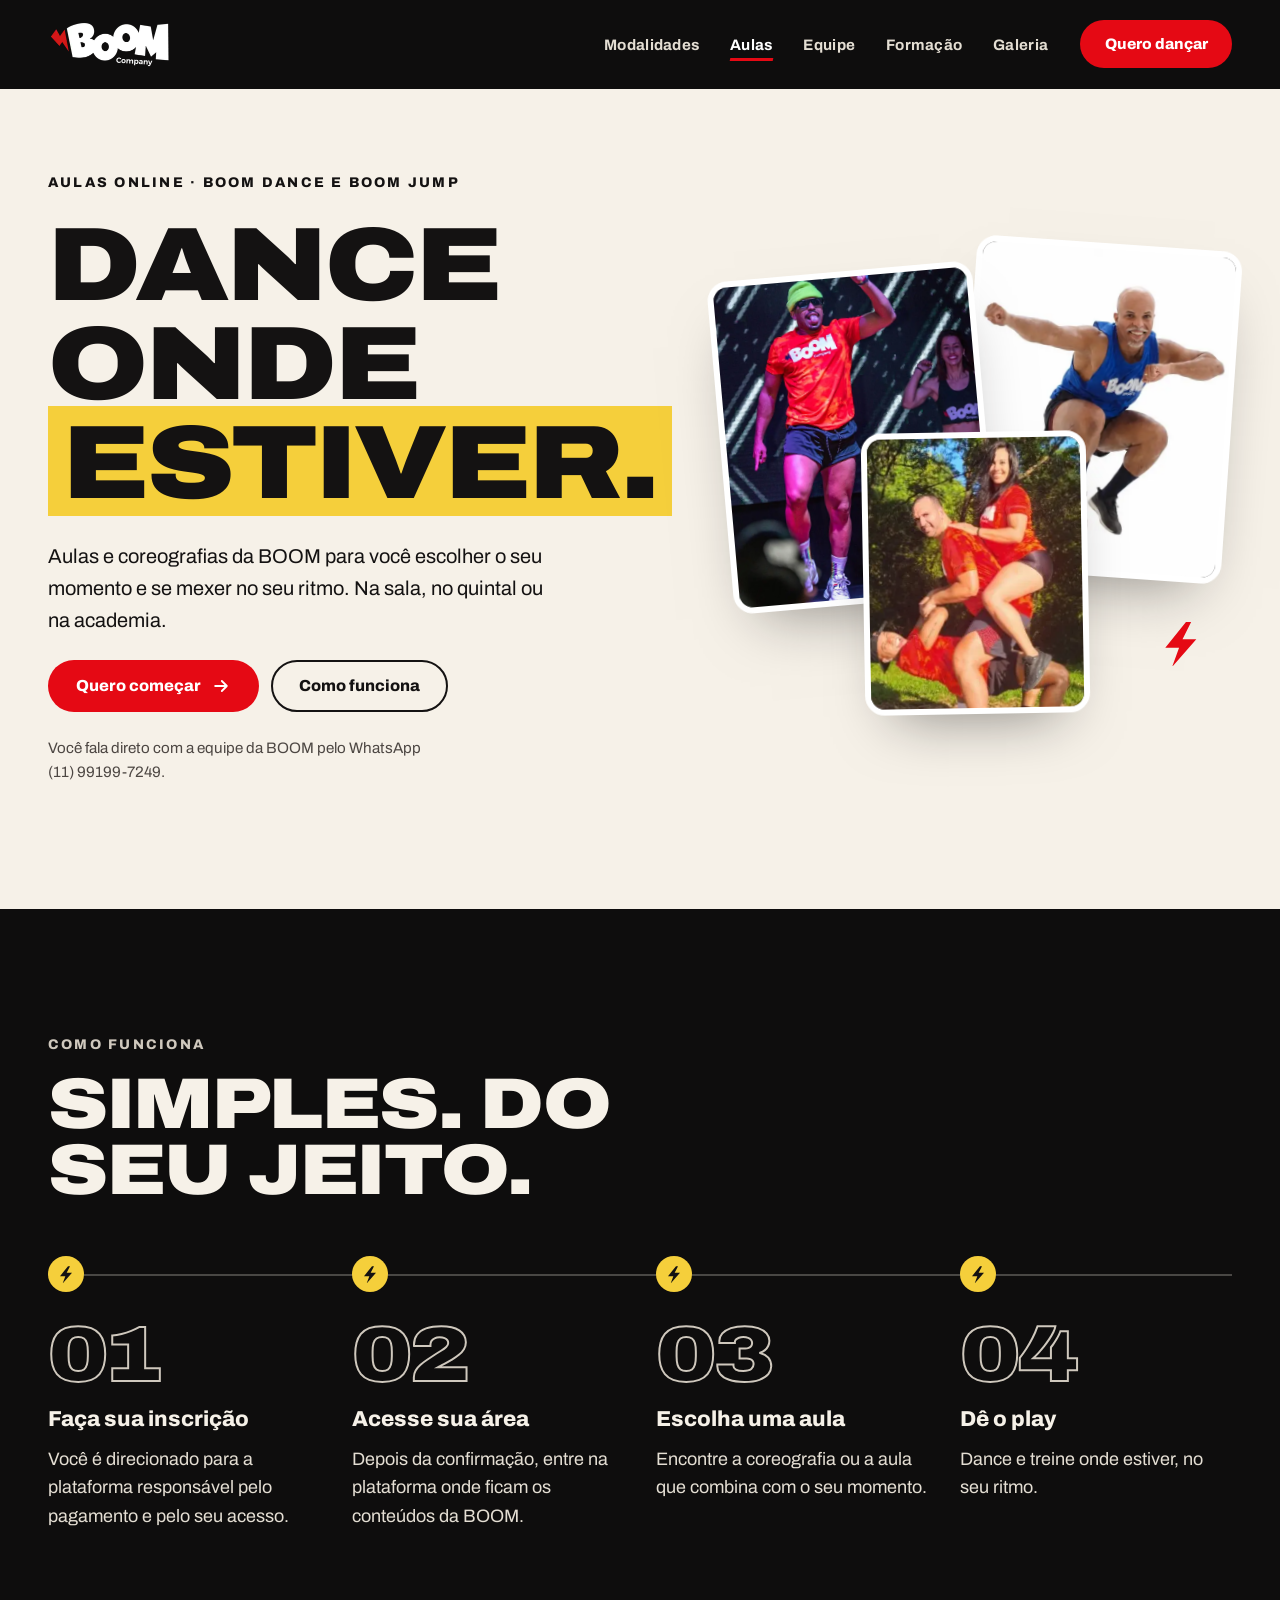
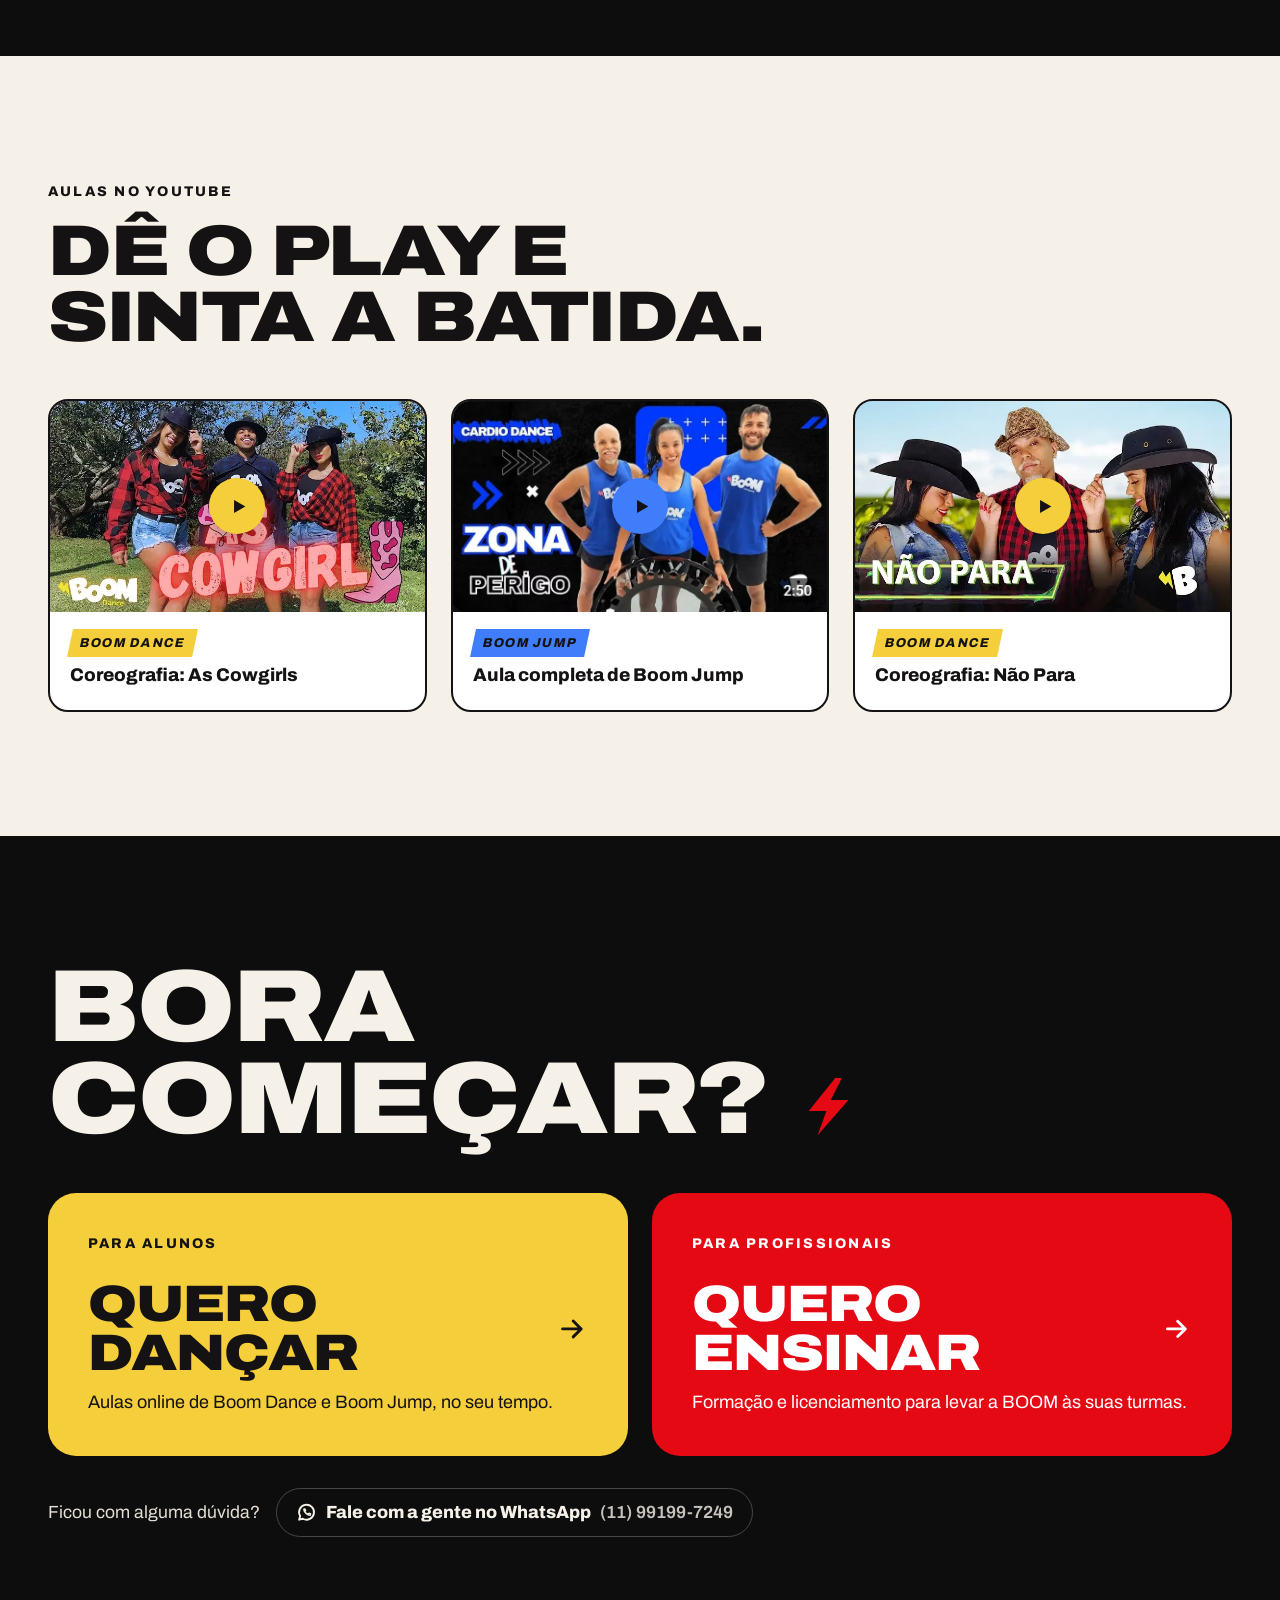
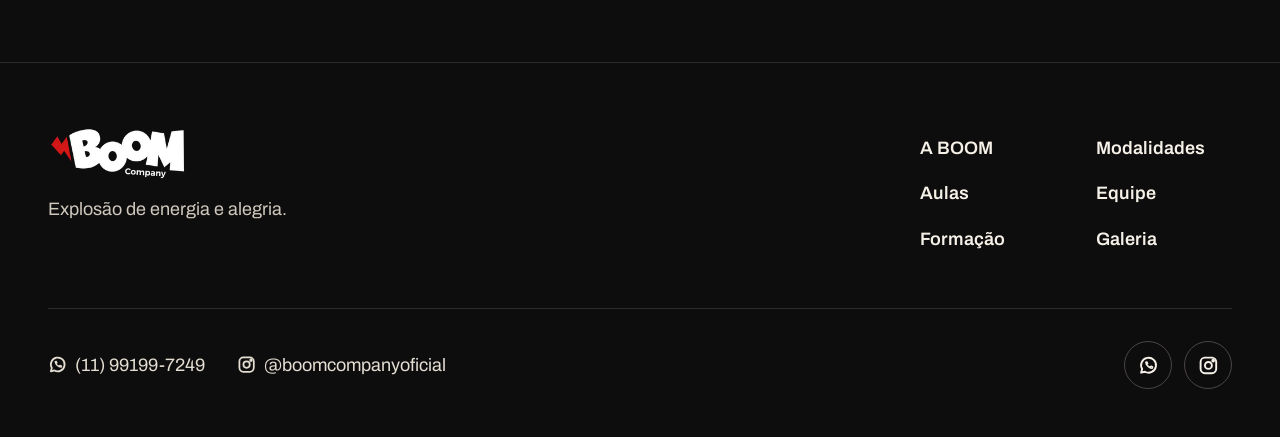
==== commit 831425e9: "Add files via upload" ====
--- a/aulas/index.html
+++ b/aulas/index.html
@@ -1,4 +1,4 @@
-<!DOCTYPE html><html lang="pt-BR"><head><meta charset="utf-8"><meta name="viewport" content="width=device-width, initial-scale=1"><title>Aulas online | BOOM Company</title><meta name="description" content="Aulas e coreografias de Boom Dance e Boom Jump para fazer onde estiver, no seu ritmo. Comece hoje com a BOOM Company."><link rel="canonical" href="https://www.boomcompany.com.br/aulas/"><meta name="theme-color" content="#0e0d0d"><link rel="icon" type="image/png" href="../favicon.png"><link rel="apple-touch-icon" href="../apple-touch-icon.png"><meta property="og:type" content="website"><meta property="og:locale" content="pt_BR"><meta property="og:title" content="Aulas online | BOOM Company"><meta property="og:description" content="Aulas e coreografias de Boom Dance e Boom Jump para fazer onde estiver, no seu ritmo. Comece hoje com a BOOM Company."><script>document.documentElement.classList.add('js');</script><link rel="stylesheet" href="../assets/Bolt.B16zz35I.css"><style>.steps__eyebrow[data-astro-cid-5wfdsgz3]{margin-bottom:var(--s-2)}.steps__title[data-astro-cid-5wfdsgz3]{margin-bottom:var(--s-5);max-width:50rem}.steps__list[data-astro-cid-5wfdsgz3]{grid-template-columns:repeat(var(--count), minmax(0, 1fr));gap:var(--s-4);display:grid;position:relative}.steps__list[data-astro-cid-5wfdsgz3]:before{content:"";opacity:.25;background:currentColor;height:2px;position:absolute;top:1.37rem;left:0;right:0}.steps__item[data-astro-cid-5wfdsgz3]{flex-direction:column;gap:.75rem;display:flex;position:relative}.steps__num[data-astro-cid-5wfdsgz3]{color:#0000;-webkit-text-stroke:2px var(--paper-ink);font-size:clamp(3.5rem,2.5rem + 3vw,5rem);line-height:1}.section--stage[data-astro-cid-5wfdsgz3] .steps__num[data-astro-cid-5wfdsgz3]{-webkit-text-stroke-color:var(--text-muted)}.steps__marker[data-astro-cid-5wfdsgz3]{background:var(--yellow);z-index:1;width:2.25rem;height:2.25rem;transition:transform .4s var(--ease);border-radius:50%;justify-content:center;align-items:center;margin-block:.25rem .75rem;display:flex;position:relative}.steps__item[data-astro-cid-5wfdsgz3]:hover .steps__marker[data-astro-cid-5wfdsgz3]{transform:scale(1.15)rotate(-8deg)}.steps__marker[data-astro-cid-5wfdsgz3] .bolt{width:1rem;height:1.1rem}.steps__marker[data-astro-cid-5wfdsgz3] .bolt polygon{fill:var(--paper-ink)}.steps__name[data-astro-cid-5wfdsgz3]{font-size:1.35rem;font-weight:800;line-height:1.2}.section--stage[data-astro-cid-5wfdsgz3] .steps__text[data-astro-cid-5wfdsgz3]{color:var(--text-soft)}.steps__text[data-astro-cid-5wfdsgz3]{line-height:1.6}@media (width<=860px){.steps__list[data-astro-cid-5wfdsgz3]{grid-template-columns:1fr;gap:0;padding-left:3.25rem}.steps__list[data-astro-cid-5wfdsgz3]:before{width:2px;height:auto;inset:.5rem auto .5rem 1.1rem}.steps__item[data-astro-cid-5wfdsgz3]{padding-bottom:var(--s-4)}.steps__num[data-astro-cid-5wfdsgz3]{font-size:2.5rem}.steps__marker[data-astro-cid-5wfdsgz3]{margin:0;position:absolute;top:.4rem;left:0}.steps__item[data-astro-cid-5wfdsgz3]{position:static}.steps__list[data-astro-cid-5wfdsgz3]>li[data-astro-cid-5wfdsgz3]{position:relative}.steps__list[data-astro-cid-5wfdsgz3]>li[data-astro-cid-5wfdsgz3] .steps__marker[data-astro-cid-5wfdsgz3]{left:-3.25rem}}
+<!DOCTYPE html><html lang="pt-BR"><head><meta charset="utf-8"><meta name="viewport" content="width=device-width, initial-scale=1"><title>Aulas online | BOOM Company</title><meta name="description" content="Aulas e coreografias de Boom Dance e Boom Jump para fazer onde estiver, no seu ritmo. Comece hoje com a BOOM Company."><link rel="canonical" href="https://www.boomcompany.com.br/aulas/"><meta name="theme-color" content="#0e0d0d"><link rel="icon" type="image/png" href="../favicon.png"><link rel="apple-touch-icon" href="../apple-touch-icon.png"><meta property="og:type" content="website"><meta property="og:locale" content="pt_BR"><meta property="og:title" content="Aulas online | BOOM Company"><meta property="og:description" content="Aulas e coreografias de Boom Dance e Boom Jump para fazer onde estiver, no seu ritmo. Comece hoje com a BOOM Company."><script>document.documentElement.classList.add('js');</script><link rel="stylesheet" href="../assets/Bolt.Dx4ltLeK.css"><style>.steps__eyebrow[data-astro-cid-5wfdsgz3]{margin-bottom:var(--s-2)}.steps__title[data-astro-cid-5wfdsgz3]{margin-bottom:var(--s-5);max-width:50rem}.steps__list[data-astro-cid-5wfdsgz3]{grid-template-columns:repeat(var(--count), minmax(0, 1fr));gap:var(--s-4);display:grid;position:relative}.steps__list[data-astro-cid-5wfdsgz3]:before{content:"";opacity:.25;background:currentColor;height:2px;position:absolute;top:1.37rem;left:0;right:0}.steps__item[data-astro-cid-5wfdsgz3]{flex-direction:column;gap:.75rem;display:flex;position:relative}.steps__num[data-astro-cid-5wfdsgz3]{color:#0000;-webkit-text-stroke:2px var(--paper-ink);font-size:clamp(3.5rem,2.5rem + 3vw,5rem);line-height:1}.section--stage[data-astro-cid-5wfdsgz3] .steps__num[data-astro-cid-5wfdsgz3]{-webkit-text-stroke-color:var(--text-muted)}.steps__marker[data-astro-cid-5wfdsgz3]{background:var(--yellow);z-index:1;width:2.25rem;height:2.25rem;transition:transform .4s var(--ease);border-radius:50%;justify-content:center;align-items:center;margin-block:.25rem .75rem;display:flex;position:relative}.steps__item[data-astro-cid-5wfdsgz3]:hover .steps__marker[data-astro-cid-5wfdsgz3]{transform:scale(1.15)rotate(-8deg)}.steps__marker[data-astro-cid-5wfdsgz3] .bolt{width:1rem;height:1.1rem}.steps__marker[data-astro-cid-5wfdsgz3] .bolt polygon{fill:var(--paper-ink)}.steps__name[data-astro-cid-5wfdsgz3]{font-size:1.35rem;font-weight:800;line-height:1.2}.section--stage[data-astro-cid-5wfdsgz3] .steps__text[data-astro-cid-5wfdsgz3]{color:var(--text-soft)}.steps__text[data-astro-cid-5wfdsgz3]{line-height:1.6}@media (width<=860px){.steps__list[data-astro-cid-5wfdsgz3]{grid-template-columns:1fr;gap:0;padding-left:3.25rem}.steps__list[data-astro-cid-5wfdsgz3]:before{width:2px;height:auto;inset:.5rem auto .5rem 1.1rem}.steps__item[data-astro-cid-5wfdsgz3]{padding-bottom:var(--s-4)}.steps__num[data-astro-cid-5wfdsgz3]{font-size:2.5rem}.steps__marker[data-astro-cid-5wfdsgz3]{margin:0;position:absolute;top:.4rem;left:0}.steps__item[data-astro-cid-5wfdsgz3]{position:static}.steps__list[data-astro-cid-5wfdsgz3]>li[data-astro-cid-5wfdsgz3]{position:relative}.steps__list[data-astro-cid-5wfdsgz3]>li[data-astro-cid-5wfdsgz3] .steps__marker[data-astro-cid-5wfdsgz3]{left:-3.25rem}}
 .videos__grid[data-astro-cid-wfg3qaib]{gap:var(--s-3);grid-template-columns:repeat(auto-fit,minmax(17rem,1fr));display:grid}.videos__grid[data-astro-cid-wfg3qaib] li[data-astro-cid-wfg3qaib]{display:flex}.videos__card[data-astro-cid-wfg3qaib]{background:var(--white);border:2px solid var(--paper-ink);border-radius:var(--radius-m);flex-direction:column;flex:1;display:flex;overflow:hidden}.videos__card--dance[data-astro-cid-wfg3qaib]{--accent:var(--yellow)}.videos__card--jump[data-astro-cid-wfg3qaib]{--accent:var(--blue)}.videos__thumb[data-astro-cid-wfg3qaib]{aspect-ratio:16/9;position:relative}.videos__play[data-astro-cid-wfg3qaib]{background:var(--accent);width:3.5rem;height:3.5rem;color:var(--paper-ink);transition:transform .3s var(--ease);border-radius:50%;justify-content:center;align-items:center;margin:auto;display:flex;position:absolute;inset:0;box-shadow:0 10px 30px -10px #00000080}.videos__card[data-astro-cid-wfg3qaib]:hover .videos__play[data-astro-cid-wfg3qaib]{transform:scale(1.12)}.videos__play[data-astro-cid-wfg3qaib] svg{width:1.3rem;height:1.3rem;margin-left:3px}.videos__meta[data-astro-cid-wfg3qaib]{flex-direction:column;gap:.4rem;padding:1.1rem 1.25rem 1.35rem;display:flex}.videos__tag[data-astro-cid-wfg3qaib]{background:var(--accent);color:var(--paper-ink);letter-spacing:.1em;text-transform:uppercase;align-self:flex-start;padding:.25rem .6rem;font-size:.8rem;font-weight:800;transform:skew(-12deg)}.videos__title[data-astro-cid-wfg3qaib]{font-size:1.15rem;font-weight:800;line-height:1.3}.aulas-hero[data-astro-cid-ud3b7mvk]{padding-top:clamp(3rem,2rem + 4vw,6rem);overflow:hidden}.aulas-hero__grid[data-astro-cid-ud3b7mvk]{align-items:center;gap:var(--s-6);flex-wrap:wrap;display:flex}.aulas-hero__text[data-astro-cid-ud3b7mvk]{gap:var(--s-3);flex-direction:column;flex:32rem;align-items:flex-start;min-width:0;display:flex}.aulas-hero__text[data-astro-cid-ud3b7mvk] .h1[data-astro-cid-ud3b7mvk]{font-size:min(var(--fs-h1), 13vw)}.aulas-hero__text[data-astro-cid-ud3b7mvk] .lead[data-astro-cid-ud3b7mvk]{max-width:32rem}.aulas-hero__ctas[data-astro-cid-ud3b7mvk]{flex-wrap:wrap;gap:.75rem;display:flex}.aulas-hero__note[data-astro-cid-ud3b7mvk]{color:#4d4743;max-width:30rem;font-size:.95rem}.aulas-hero__collage[data-astro-cid-ud3b7mvk]{flex:26rem;min-width:0;height:clamp(22rem,15rem + 18vw,34rem);position:relative}.aulas-hero__pic[data-astro-cid-ud3b7mvk]{aspect-ratio:4/5;border-radius:var(--radius-m);border:6px solid var(--white);width:52%;position:absolute;box-shadow:0 30px 60px -30px #14121280}.aulas-hero__pic--1[data-astro-cid-ud3b7mvk]{z-index:2;animation:float-in .9s var(--ease) .1s both;top:6%;left:0;rotate:-5deg}.aulas-hero__pic--2[data-astro-cid-ud3b7mvk]{z-index:1;animation:float-in .9s var(--ease) .25s both;top:0;right:0;rotate:4deg}.aulas-hero__pic--2[data-astro-cid-ud3b7mvk] img{object-position:center 40%}.aulas-hero__pic--3[data-astro-cid-ud3b7mvk]{z-index:3;width:44%;animation:float-in .9s var(--ease) .4s both;bottom:0;left:28%;rotate:-1deg}.aulas-hero__bolt[data-astro-cid-ud3b7mvk]{z-index:4;font-size:5rem;position:absolute;bottom:10%;right:6%}@keyframes float-in{0%{opacity:0;transform:translateY(30px)scale(.96)}to{opacity:1;transform:none}}@media (width<=640px){.aulas-hero__ctas[data-astro-cid-ud3b7mvk]{flex-direction:column;width:100%}.aulas-hero__ctas[data-astro-cid-ud3b7mvk] .btn[data-astro-cid-ud3b7mvk]{width:100%;min-height:3.5rem}.aulas-hero__collage[data-astro-cid-ud3b7mvk]{flex-basis:100%;height:22rem}}
-.doors__title[data-astro-cid-2fuijuco]{margin-bottom:var(--s-5);font-size:clamp(2.75rem,1.6rem + 6vw,7.25rem);line-height:.9}.doors__title[data-astro-cid-2fuijuco] .bolt{vertical-align:-.02em;margin-left:.1em;display:inline-block}.doors__grid[data-astro-cid-2fuijuco]{gap:var(--s-3);grid-template-columns:repeat(auto-fit,minmax(19rem,1fr));display:grid}.doors__door[data-astro-cid-2fuijuco]{border-radius:var(--radius-l);justify-content:space-between;gap:var(--s-3);flex-direction:column;min-height:15rem;padding:clamp(1.6rem,1rem + 2vw,2.5rem);display:flex}.doors__door--student[data-astro-cid-2fuijuco]{background:var(--yellow);color:var(--paper-ink)}.doors__door--pro[data-astro-cid-2fuijuco]{background:var(--red);color:var(--white)}.doors__door[data-astro-cid-2fuijuco] .eyebrow[data-astro-cid-2fuijuco]{color:inherit}.doors__name[data-astro-cid-2fuijuco]{align-items:center;gap:.3em;font-size:clamp(2.2rem,1.6rem + 2vw,3.5rem);line-height:.95;display:flex}.doors__name[data-astro-cid-2fuijuco] svg{width:.7em;height:.7em;transition:transform .3s var(--ease)}.doors__door[data-astro-cid-2fuijuco]:hover .doors__name[data-astro-cid-2fuijuco] svg{transform:translate(8px)}.doors__text[data-astro-cid-2fuijuco]{margin-top:.75rem;line-height:1.5;display:block}
-</style></head><body><a class="skip-link" href="#conteudo">Pular para o conteúdo</a><header class="site-header" data-header data-astro-cid-nen7h5rs><div class="container site-header__row" data-astro-cid-nen7h5rs><a class="site-header__logo" href="../" aria-label="BOOM Company, página inicial" data-astro-cid-nen7h5rs><img src="../assets/boom-company.6eU--Zpo_ZqHAaw.webp" alt loading="eager" data-astro-cid-nen7h5rs="true" decoding="async" width="248" height="91"></a><nav class="site-nav" aria-label="Principal" data-astro-cid-nen7h5rs><ul data-astro-cid-nen7h5rs><li data-astro-cid-nen7h5rs><a href="../#ritmo" data-astro-cid-nen7h5rs>Modalidades</a></li><li data-astro-cid-nen7h5rs><a href="./" aria-current="page" data-astro-cid-nen7h5rs>Aulas</a></li><li data-astro-cid-nen7h5rs><a href="../#equipe" data-astro-cid-nen7h5rs>Equipe</a></li><li data-astro-cid-nen7h5rs><a href="../formacao/" data-astro-cid-nen7h5rs>Formação</a></li><li data-astro-cid-nen7h5rs><a href="../galeria/" data-astro-cid-nen7h5rs>Galeria</a></li></ul></nav><a class="btn btn--red site-header__cta" href="./" data-astro-cid-nen7h5rs>Quero dançar</a><button class="site-header__menu" type="button" aria-expanded="false" aria-controls="mobile-menu" data-menu-open data-astro-cid-nen7h5rs><svg viewBox="0 0 24 24" aria-hidden="true" focusable="false" fill="none" stroke="currentColor" stroke-width="2.2" stroke-linecap="round" stroke-linejoin="round"><path d="M4 6h16M4 12h16M4 18h16"></path></svg><span class="visually-hidden" data-astro-cid-nen7h5rs>Abrir menu</span></button></div></header><div class="mobile-menu" id="mobile-menu" hidden data-menu role="dialog" aria-modal="true" aria-label="Menu" data-astro-cid-nen7h5rs><div class="container mobile-menu__top" data-astro-cid-nen7h5rs><a href="../" aria-label="BOOM Company, página inicial" data-astro-cid-nen7h5rs><img src="../assets/boom-company.6eU--Zpo_ZqHAaw.webp" alt data-astro-cid-nen7h5rs="true" loading="lazy" decoding="async" width="248" height="91"></a><button class="site-header__menu" type="button" data-menu-close data-astro-cid-nen7h5rs><svg viewBox="0 0 24 24" aria-hidden="true" focusable="false" fill="none" stroke="currentColor" stroke-width="2.2" stroke-linecap="round" stroke-linejoin="round"><path d="M6 6l12 12M18 6L6 18"></path></svg><span class="visually-hidden" data-astro-cid-nen7h5rs>Fechar menu</span></button></div><nav class="container mobile-menu__nav" aria-label="Menu" data-astro-cid-nen7h5rs><ul data-astro-cid-nen7h5rs><li data-astro-cid-nen7h5rs><a class="display" href="../#ritmo" data-menu-link data-astro-cid-nen7h5rs>Modalidades</a></li><li data-astro-cid-nen7h5rs><a class="display" href="./" data-menu-link data-astro-cid-nen7h5rs>Aulas</a></li><li data-astro-cid-nen7h5rs><a class="display" href="../#equipe" data-menu-link data-astro-cid-nen7h5rs>Equipe</a></li><li data-astro-cid-nen7h5rs><a class="display" href="../formacao/" data-menu-link data-astro-cid-nen7h5rs>Formação</a></li><li data-astro-cid-nen7h5rs><a class="display" href="../galeria/" data-menu-link data-astro-cid-nen7h5rs>Galeria</a></li></ul><div class="mobile-menu__ctas" data-astro-cid-nen7h5rs><a class="btn btn--red" href="./" data-menu-link data-astro-cid-nen7h5rs>Quero dançar</a><a class="btn btn--ghost" href="../formacao/" data-menu-link data-astro-cid-nen7h5rs>Sou profissional</a></div><a class="mobile-menu__ig" href="https://www.instagram.com/boomcompanyoficial/" target="_blank" rel="noopener noreferrer" data-astro-cid-nen7h5rs><svg viewBox="0 0 24 24" aria-hidden="true" focusable="false" fill="none" stroke="currentColor" stroke-width="2.2" stroke-linecap="round" stroke-linejoin="round"><rect x="3" y="3" width="18" height="18" rx="5"></rect><circle cx="12" cy="12" r="4"></circle><circle cx="17.5" cy="6.5" r="1" fill="currentColor"></circle></svg> @boomcompanyoficial</a></nav></div><script type="module">var e=document.querySelector(`[data-header]`),t=document.querySelector(`[data-menu]`),n=document.querySelector(`[data-menu-open]`),r=document.querySelector(`[data-menu-close]`);if(e){let t=()=>e.classList.toggle(`is-scrolled`,window.scrollY>8);t(),window.addEventListener(`scroll`,t,{passive:!0})}if(t&&n&&r){let e=()=>{t.hidden=!1,n.setAttribute(`aria-expanded`,`true`),document.body.style.overflow=`hidden`,r.focus()},i=(e=!0)=>{t.hidden=!0,n.setAttribute(`aria-expanded`,`false`),document.body.style.overflow=``,e&&n.focus()};n.addEventListener(`click`,e),r.addEventListener(`click`,()=>i()),t.querySelectorAll(`[data-menu-link]`).forEach(e=>e.addEventListener(`click`,()=>i(!1))),document.addEventListener(`keydown`,e=>{e.key===`Escape`&&!t.hidden&&i()}),window.matchMedia(`(min-width: 961px)`).addEventListener(`change`,e=>{e.matches&&!t.hidden&&i(!1)})}</script><main id="conteudo" class="site-main"><section class="section section--day aulas-hero" aria-labelledby="aulas-title" data-astro-cid-ud3b7mvk><div class="container aulas-hero__grid" data-astro-cid-ud3b7mvk><div class="aulas-hero__text" data-astro-cid-ud3b7mvk><p class="eyebrow" data-astro-cid-ud3b7mvk>Aulas online · Boom Dance e Boom Jump</p><h1 id="aulas-title" class="display h1" data-astro-cid-ud3b7mvk><span class="rise-line" data-astro-cid-ud3b7mvk><span data-astro-cid-ud3b7mvk>Dance</span></span><span class="rise-line" data-astro-cid-ud3b7mvk><span style="animation-delay:.12s" data-astro-cid-ud3b7mvk>onde</span></span><span class="rise-line aulas-hero__last" data-astro-cid-ud3b7mvk><span style="animation-delay:.24s" data-astro-cid-ud3b7mvk><span class="marker" data-astro-cid-ud3b7mvk>estiver.</span></span></span></h1><p class="lead" data-astro-cid-ud3b7mvk>Aulas e coreografias da BOOM para você escolher o seu momento e se mexer no seu ritmo. Na sala, no quintal ou na academia.</p><div class="aulas-hero__ctas" data-astro-cid-ud3b7mvk><a class="btn btn--red" href="https://www.instagram.com/boomcompanyoficial/" target="_blank" rel="noopener noreferrer" data-astro-cid-ud3b7mvk>Quero começar <svg viewBox="0 0 24 24" aria-hidden="true" focusable="false" fill="none" stroke="currentColor" stroke-width="2.2" stroke-linecap="round" stroke-linejoin="round"><path d="M5 12h14M13 6l6 6-6 6"></path></svg></a><a class="btn btn--ghost" href="#como-funciona" data-astro-cid-ud3b7mvk>Como funciona</a></div><p class="aulas-hero__note" data-astro-cid-ud3b7mvk>Você será direcionado ao Instagram oficial da BOOM para tirar dúvidas e começar.</p></div><div class="aulas-hero__collage" aria-hidden="true" data-astro-cid-ud3b7mvk><div class="photo aulas-hero__pic aulas-hero__pic--1" data-astro-cid-ud3b7mvk><img src="../assets/boom-dance-aula.CF1IL1_i_Z28Clp2.webp" alt loading="eager" data-astro-cid-ud3b7mvk="true" decoding="async" width="800" height="1199"></div><div class="photo aulas-hero__pic aulas-hero__pic--2" data-astro-cid-ud3b7mvk><img src="../assets/boom-jump-salto.9dDvzlHa_1533J.webp" alt loading="eager" data-astro-cid-ud3b7mvk="true" decoding="async" width="674" height="674"></div><div class="photo aulas-hero__pic aulas-hero__pic--3" data-astro-cid-ud3b7mvk><img src="../assets/galera-danca-ao-ar-livre.BDb36lwr_Z22hOmy.webp" alt loading="eager" data-astro-cid-ud3b7mvk="true" decoding="async" width="363" height="399"></div><span class="aulas-hero__bolt" data-astro-cid-ud3b7mvk><svg class="bolt pulse" viewBox="0 0 24 26" aria-hidden="true" focusable="false"><polygon points="15,0 3,15 11,15 7,26 21,10 13,10 18,0"></polygon></svg></span></div></div></section><section id="como-funciona" class="section section--stage steps" aria-labelledby="como-funciona-title" data-astro-cid-5wfdsgz3><div class="container" data-astro-cid-5wfdsgz3><p class="eyebrow steps__eyebrow" data-astro-cid-5wfdsgz3>Como funciona</p><h2 id="como-funciona-title" class="display h2 steps__title" data-astro-cid-5wfdsgz3>Simples. Do seu jeito.</h2><ol class="steps__list" style="--count:4" data-astro-cid-5wfdsgz3><li class="steps__item" data-reveal="1" data-astro-cid-5wfdsgz3><span class="steps__marker" aria-hidden="true" data-astro-cid-5wfdsgz3><svg class="bolt" viewBox="0 0 24 26" aria-hidden="true" focusable="false"><polygon points="15,0 3,15 11,15 7,26 21,10 13,10 18,0"></polygon></svg></span><span class="steps__num display" aria-hidden="true" data-astro-cid-5wfdsgz3>01</span><h3 class="steps__name" data-astro-cid-5wfdsgz3>Faça sua inscrição</h3><p class="steps__text" data-astro-cid-5wfdsgz3>Você é direcionado para a plataforma responsável pelo pagamento e pelo seu acesso.</p></li><li class="steps__item" data-reveal="2" data-astro-cid-5wfdsgz3><span class="steps__marker" aria-hidden="true" data-astro-cid-5wfdsgz3><svg class="bolt" viewBox="0 0 24 26" aria-hidden="true" focusable="false"><polygon points="15,0 3,15 11,15 7,26 21,10 13,10 18,0"></polygon></svg></span><span class="steps__num display" aria-hidden="true" data-astro-cid-5wfdsgz3>02</span><h3 class="steps__name" data-astro-cid-5wfdsgz3>Acesse sua área</h3><p class="steps__text" data-astro-cid-5wfdsgz3>Depois da confirmação, entre na plataforma onde ficam os conteúdos da BOOM.</p></li><li class="steps__item" data-reveal="3" data-astro-cid-5wfdsgz3><span class="steps__marker" aria-hidden="true" data-astro-cid-5wfdsgz3><svg class="bolt" viewBox="0 0 24 26" aria-hidden="true" focusable="false"><polygon points="15,0 3,15 11,15 7,26 21,10 13,10 18,0"></polygon></svg></span><span class="steps__num display" aria-hidden="true" data-astro-cid-5wfdsgz3>03</span><h3 class="steps__name" data-astro-cid-5wfdsgz3>Escolha uma aula</h3><p class="steps__text" data-astro-cid-5wfdsgz3>Encontre a coreografia ou a aula que combina com o seu momento.</p></li><li class="steps__item" data-reveal="3" data-astro-cid-5wfdsgz3><span class="steps__marker" aria-hidden="true" data-astro-cid-5wfdsgz3><svg class="bolt" viewBox="0 0 24 26" aria-hidden="true" focusable="false"><polygon points="15,0 3,15 11,15 7,26 21,10 13,10 18,0"></polygon></svg></span><span class="steps__num display" aria-hidden="true" data-astro-cid-5wfdsgz3>04</span><h3 class="steps__name" data-astro-cid-5wfdsgz3>Dê o play</h3><p class="steps__text" data-astro-cid-5wfdsgz3>Dance e treine onde estiver, no seu ritmo.</p></li></ol></div></section><section id="videos" class="section section--day videos" aria-labelledby="videos-title" data-astro-cid-wfg3qaib><div class="container" data-astro-cid-wfg3qaib><div class="section-head" data-astro-cid-wfg3qaib><div data-astro-cid-wfg3qaib><p class="eyebrow" data-astro-cid-wfg3qaib>Aulas no YouTube</p><h2 id="videos-title" class="display h2" data-astro-cid-wfg3qaib>Dê o play e sinta a batida.</h2></div></div><ul class="videos__grid" data-astro-cid-wfg3qaib><li data-reveal="1" data-astro-cid-wfg3qaib><a class="videos__card videos__card--dance lift" href="https://youtu.be/KM42j9D1Sxs" target="_blank" rel="noopener noreferrer" data-astro-cid-wfg3qaib><span class="photo videos__thumb" data-astro-cid-wfg3qaib><img src="../assets/video-as-cowgirls.C5T_HRWk_Z2c2oBQ.webp" alt data-astro-cid-wfg3qaib="true" loading="lazy" decoding="async" width="720" height="404"><span class="videos__play" data-astro-cid-wfg3qaib><svg viewBox="0 0 24 24" aria-hidden="true" focusable="false" fill="none" stroke="currentColor" stroke-width="2.2" stroke-linecap="round" stroke-linejoin="round"><polygon points="7,4.5 20,12 7,19.5" fill="currentColor" stroke="none"></polygon></svg></span></span><span class="videos__meta" data-astro-cid-wfg3qaib><span class="videos__tag" data-astro-cid-wfg3qaib>Boom Dance</span><span class="videos__title" data-astro-cid-wfg3qaib>Coreografia: As Cowgirls</span><span class="visually-hidden" data-astro-cid-wfg3qaib>(abre o YouTube em nova aba)</span></span></a></li><li data-reveal="2" data-astro-cid-wfg3qaib><a class="videos__card videos__card--jump lift" href="https://youtu.be/4X6XQB9b3ho" target="_blank" rel="noopener noreferrer" data-astro-cid-wfg3qaib><span class="photo videos__thumb" data-astro-cid-wfg3qaib><img src="../assets/video-aula-jump.jo2t7IbS_ZWAXMs.webp" alt data-astro-cid-wfg3qaib="true" loading="lazy" decoding="async" width="777" height="438"><span class="videos__play" data-astro-cid-wfg3qaib><svg viewBox="0 0 24 24" aria-hidden="true" focusable="false" fill="none" stroke="currentColor" stroke-width="2.2" stroke-linecap="round" stroke-linejoin="round"><polygon points="7,4.5 20,12 7,19.5" fill="currentColor" stroke="none"></polygon></svg></span></span><span class="videos__meta" data-astro-cid-wfg3qaib><span class="videos__tag" data-astro-cid-wfg3qaib>Boom Jump</span><span class="videos__title" data-astro-cid-wfg3qaib>Aula completa de Boom Jump</span><span class="visually-hidden" data-astro-cid-wfg3qaib>(abre o YouTube em nova aba)</span></span></a></li><li data-reveal="3" data-astro-cid-wfg3qaib><a class="videos__card videos__card--dance lift" href="https://youtu.be/c4l8uk0nxck" target="_blank" rel="noopener noreferrer" data-astro-cid-wfg3qaib><span class="photo videos__thumb" data-astro-cid-wfg3qaib><img src="../assets/video-nao-para.BEuqIkii_Z9eytL.webp" alt data-astro-cid-wfg3qaib="true" loading="lazy" decoding="async" width="720" height="404"><span class="videos__play" data-astro-cid-wfg3qaib><svg viewBox="0 0 24 24" aria-hidden="true" focusable="false" fill="none" stroke="currentColor" stroke-width="2.2" stroke-linecap="round" stroke-linejoin="round"><polygon points="7,4.5 20,12 7,19.5" fill="currentColor" stroke="none"></polygon></svg></span></span><span class="videos__meta" data-astro-cid-wfg3qaib><span class="videos__tag" data-astro-cid-wfg3qaib>Boom Dance</span><span class="videos__title" data-astro-cid-wfg3qaib>Coreografia: Não Para</span><span class="visually-hidden" data-astro-cid-wfg3qaib>(abre o YouTube em nova aba)</span></span></a></li></ul></div></section><section id="final" class="section section--stage doors" aria-labelledby="doors-title" data-astro-cid-2fuijuco><div class="container" data-astro-cid-2fuijuco><h2 id="doors-title" class="display doors__title" data-astro-cid-2fuijuco>Bora começar? <svg class="bolt pulse" viewBox="0 0 24 26" aria-hidden="true" focusable="false"><polygon points="15,0 3,15 11,15 7,26 21,10 13,10 18,0"></polygon></svg></h2><div class="doors__grid" data-astro-cid-2fuijuco><a class="doors__door doors__door--student lift" href="./" data-reveal="1" data-astro-cid-2fuijuco><span class="eyebrow" data-astro-cid-2fuijuco>Para alunos</span><span data-astro-cid-2fuijuco><span class="display doors__name" data-astro-cid-2fuijuco>Quero dançar <svg viewBox="0 0 24 24" aria-hidden="true" focusable="false" fill="none" stroke="currentColor" stroke-width="2.2" stroke-linecap="round" stroke-linejoin="round"><path d="M5 12h14M13 6l6 6-6 6"></path></svg></span><span class="doors__text" data-astro-cid-2fuijuco>Aulas online de Boom Dance e Boom Jump, no seu tempo.</span></span></a><a class="doors__door doors__door--pro lift" href="../formacao/" data-reveal="2" data-astro-cid-2fuijuco><span class="eyebrow" data-astro-cid-2fuijuco>Para profissionais</span><span data-astro-cid-2fuijuco><span class="display doors__name" data-astro-cid-2fuijuco>Quero ensinar <svg viewBox="0 0 24 24" aria-hidden="true" focusable="false" fill="none" stroke="currentColor" stroke-width="2.2" stroke-linecap="round" stroke-linejoin="round"><path d="M5 12h14M13 6l6 6-6 6"></path></svg></span><span class="doors__text" data-astro-cid-2fuijuco>Formação e licenciamento para levar a BOOM às suas turmas.</span></span></a></div></div></section></main><footer class="site-footer" data-astro-cid-jo6i4kqk><div class="container" data-astro-cid-jo6i4kqk><div class="site-footer__main" data-astro-cid-jo6i4kqk><div data-astro-cid-jo6i4kqk><a href="../" aria-label="BOOM Company, página inicial" data-astro-cid-jo6i4kqk><img src="../assets/boom-company.6eU--Zpo_ZqHAaw.webp" alt data-astro-cid-jo6i4kqk="true" loading="lazy" decoding="async" width="248" height="91"></a><p class="site-footer__phrase" data-astro-cid-jo6i4kqk>Explosão de energia e alegria.</p></div><nav aria-label="Rodapé" data-astro-cid-jo6i4kqk><ul class="site-footer__nav" data-astro-cid-jo6i4kqk><li data-astro-cid-jo6i4kqk><a href="../#a-boom" data-astro-cid-jo6i4kqk>A BOOM</a></li><li data-astro-cid-jo6i4kqk><a href="../#ritmo" data-astro-cid-jo6i4kqk>Modalidades</a></li><li data-astro-cid-jo6i4kqk><a href="./" data-astro-cid-jo6i4kqk>Aulas</a></li><li data-astro-cid-jo6i4kqk><a href="../#equipe" data-astro-cid-jo6i4kqk>Equipe</a></li><li data-astro-cid-jo6i4kqk><a href="../formacao/" data-astro-cid-jo6i4kqk>Formação</a></li><li data-astro-cid-jo6i4kqk><a href="../galeria/" data-astro-cid-jo6i4kqk>Galeria</a></li></ul></nav></div><div class="site-footer__bottom" data-astro-cid-jo6i4kqk><div class="site-footer__contact" data-astro-cid-jo6i4kqk><a href="https://www.instagram.com/boomcompanyoficial/" target="_blank" rel="noopener noreferrer" data-astro-cid-jo6i4kqk>@boomcompanyoficial</a></div><ul class="site-footer__social" aria-label="Redes sociais" data-astro-cid-jo6i4kqk><li data-astro-cid-jo6i4kqk><a href="https://www.instagram.com/boomcompanyoficial/" target="_blank" rel="noopener noreferrer" aria-label="Instagram da BOOM Company" data-astro-cid-jo6i4kqk><svg viewBox="0 0 24 24" aria-hidden="true" focusable="false" fill="none" stroke="currentColor" stroke-width="2.2" stroke-linecap="round" stroke-linejoin="round"><rect x="3" y="3" width="18" height="18" rx="5"></rect><circle cx="12" cy="12" r="4"></circle><circle cx="17.5" cy="6.5" r="1" fill="currentColor"></circle></svg></a></li></ul></div></div></footer><script type="module">var e=document.querySelectorAll(`[data-reveal]`);if(`IntersectionObserver`in window){let t=new IntersectionObserver(e=>{e.forEach(e=>{e.isIntersecting&&(e.target.classList.add(`is-in`),t.unobserve(e.target))})},{threshold:.12,rootMargin:`0px 0px -40px 0px`});e.forEach(e=>t.observe(e))}else e.forEach(e=>e.classList.add(`is-in`));var t=document.querySelectorAll(`.marquee, .ribbon, .rhythm, .doors, .hero`);if(`IntersectionObserver`in window){let e=new IntersectionObserver(e=>{e.forEach(e=>e.target.classList.toggle(`is-offscreen`,!e.isIntersecting))});t.forEach(t=>e.observe(t))}</script></body></html>+.doors__title[data-astro-cid-2fuijuco]{margin-bottom:var(--s-5);font-size:clamp(2.75rem,1.6rem + 6vw,7.25rem);line-height:.9}.doors__title[data-astro-cid-2fuijuco] .bolt{vertical-align:-.02em;margin-left:.1em;display:inline-block}.doors__grid[data-astro-cid-2fuijuco]{gap:var(--s-3);grid-template-columns:repeat(auto-fit,minmax(19rem,1fr));display:grid}.doors__door[data-astro-cid-2fuijuco]{border-radius:var(--radius-l);justify-content:space-between;gap:var(--s-3);flex-direction:column;min-height:15rem;padding:clamp(1.6rem,1rem + 2vw,2.5rem);display:flex}.doors__door--student[data-astro-cid-2fuijuco]{background:var(--yellow);color:var(--paper-ink)}.doors__door--pro[data-astro-cid-2fuijuco]{background:var(--red);color:var(--white)}.doors__door[data-astro-cid-2fuijuco] .eyebrow[data-astro-cid-2fuijuco]{color:inherit}.doors__name[data-astro-cid-2fuijuco]{align-items:center;gap:.3em;font-size:clamp(2.2rem,1.6rem + 2vw,3.5rem);line-height:.95;display:flex}.doors__name[data-astro-cid-2fuijuco] svg{width:.7em;height:.7em;transition:transform .3s var(--ease)}.doors__door[data-astro-cid-2fuijuco]:hover .doors__name[data-astro-cid-2fuijuco] svg{transform:translate(8px)}.doors__text[data-astro-cid-2fuijuco]{margin-top:.75rem;line-height:1.5;display:block}.doors__help[data-astro-cid-2fuijuco]{margin-top:var(--s-4);color:var(--text-soft);flex-wrap:wrap;align-items:center;gap:.5rem 1rem;font-size:1.1rem;display:flex}.doors__help[data-astro-cid-2fuijuco] a[data-astro-cid-2fuijuco]{min-height:3rem;color:var(--paper);border:1.5px solid #4a4542;border-radius:999px;align-items:center;gap:.55rem;padding:.6rem 1.2rem;font-weight:800;transition:background-color .25s,border-color .25s,color .25s;display:inline-flex}.doors__help[data-astro-cid-2fuijuco] a[data-astro-cid-2fuijuco]:hover{color:var(--paper-ink);background:#25d366;border-color:#25d366}.doors__help[data-astro-cid-2fuijuco] svg{width:1.3rem;height:1.3rem}.doors__phone[data-astro-cid-2fuijuco]{opacity:.8;font-weight:600}@media (width<=640px){.doors__phone[data-astro-cid-2fuijuco]{display:none}}
+</style></head><body><a class="skip-link" href="#conteudo">Pular para o conteúdo</a><header class="site-header" data-header data-astro-cid-nen7h5rs><div class="container site-header__row" data-astro-cid-nen7h5rs><a class="site-header__logo" href="../" aria-label="BOOM Company, página inicial" data-astro-cid-nen7h5rs><img src="../assets/boom-company.6eU--Zpo_ZqHAaw.webp" alt loading="eager" data-astro-cid-nen7h5rs="true" decoding="async" width="248" height="91"></a><nav class="site-nav" aria-label="Principal" data-astro-cid-nen7h5rs><ul data-astro-cid-nen7h5rs><li data-astro-cid-nen7h5rs><a href="../#ritmo" data-astro-cid-nen7h5rs>Modalidades</a></li><li data-astro-cid-nen7h5rs><a href="./" aria-current="page" data-astro-cid-nen7h5rs>Aulas</a></li><li data-astro-cid-nen7h5rs><a href="../#equipe" data-astro-cid-nen7h5rs>Equipe</a></li><li data-astro-cid-nen7h5rs><a href="../formacao/" data-astro-cid-nen7h5rs>Formação</a></li><li data-astro-cid-nen7h5rs><a href="../galeria/" data-astro-cid-nen7h5rs>Galeria</a></li></ul></nav><a class="btn btn--red site-header__cta" href="./" data-astro-cid-nen7h5rs>Quero dançar</a><button class="site-header__menu" type="button" aria-expanded="false" aria-controls="mobile-menu" data-menu-open data-astro-cid-nen7h5rs><svg viewBox="0 0 24 24" aria-hidden="true" focusable="false" fill="none" stroke="currentColor" stroke-width="2.2" stroke-linecap="round" stroke-linejoin="round"><path d="M4 6h16M4 12h16M4 18h16"></path></svg><span class="visually-hidden" data-astro-cid-nen7h5rs>Abrir menu</span></button></div></header><div class="mobile-menu" id="mobile-menu" hidden data-menu role="dialog" aria-modal="true" aria-label="Menu" data-astro-cid-nen7h5rs><div class="container mobile-menu__top" data-astro-cid-nen7h5rs><a href="../" aria-label="BOOM Company, página inicial" data-astro-cid-nen7h5rs><img src="../assets/boom-company.6eU--Zpo_ZqHAaw.webp" alt data-astro-cid-nen7h5rs="true" loading="lazy" decoding="async" width="248" height="91"></a><button class="site-header__menu" type="button" data-menu-close data-astro-cid-nen7h5rs><svg viewBox="0 0 24 24" aria-hidden="true" focusable="false" fill="none" stroke="currentColor" stroke-width="2.2" stroke-linecap="round" stroke-linejoin="round"><path d="M6 6l12 12M18 6L6 18"></path></svg><span class="visually-hidden" data-astro-cid-nen7h5rs>Fechar menu</span></button></div><nav class="container mobile-menu__nav" aria-label="Menu" data-astro-cid-nen7h5rs><ul data-astro-cid-nen7h5rs><li data-astro-cid-nen7h5rs><a class="display" href="../#ritmo" data-menu-link data-astro-cid-nen7h5rs>Modalidades</a></li><li data-astro-cid-nen7h5rs><a class="display" href="./" data-menu-link data-astro-cid-nen7h5rs>Aulas</a></li><li data-astro-cid-nen7h5rs><a class="display" href="../#equipe" data-menu-link data-astro-cid-nen7h5rs>Equipe</a></li><li data-astro-cid-nen7h5rs><a class="display" href="../formacao/" data-menu-link data-astro-cid-nen7h5rs>Formação</a></li><li data-astro-cid-nen7h5rs><a class="display" href="../galeria/" data-menu-link data-astro-cid-nen7h5rs>Galeria</a></li></ul><div class="mobile-menu__ctas" data-astro-cid-nen7h5rs><a class="btn btn--red" href="./" data-menu-link data-astro-cid-nen7h5rs>Quero dançar</a><a class="btn btn--ghost" href="../formacao/" data-menu-link data-astro-cid-nen7h5rs>Sou profissional</a></div><div class="mobile-menu__contact" data-astro-cid-nen7h5rs><a class="mobile-menu__ig" href="https://wa.me/5511991997249?text=Ol%C3%A1%2C%20BOOM!%20Vim%20pelo%20site%20e%20quero%20saber%20mais." target="_blank" rel="noopener noreferrer" data-astro-cid-nen7h5rs><svg viewBox="0 0 24 24" aria-hidden="true" focusable="false" fill="none" stroke="currentColor" stroke-width="2.2" stroke-linecap="round" stroke-linejoin="round"><path d="M3.6 20.4l1.2-4.2A8.6 8.6 0 1 1 8 19.3z"></path><path d="M9 8.2c.2 2.6 2.2 5 4.9 5.9l1.1-1.2 1.9.9-.3 1.4c-3.5.3-7.3-3.3-7.6-6.8l1.4-.4.8 1.9-1 1" stroke-width="1.6"></path></svg> (11) 99199-7249</a><a class="mobile-menu__ig" href="https://www.instagram.com/boomcompanyoficial/" target="_blank" rel="noopener noreferrer" data-astro-cid-nen7h5rs><svg viewBox="0 0 24 24" aria-hidden="true" focusable="false" fill="none" stroke="currentColor" stroke-width="2.2" stroke-linecap="round" stroke-linejoin="round"><rect x="3" y="3" width="18" height="18" rx="5"></rect><circle cx="12" cy="12" r="4"></circle><circle cx="17.5" cy="6.5" r="1" fill="currentColor"></circle></svg> @boomcompanyoficial</a></div></nav></div><script type="module">var e=document.querySelector(`[data-header]`),t=document.querySelector(`[data-menu]`),n=document.querySelector(`[data-menu-open]`),r=document.querySelector(`[data-menu-close]`);if(e){let t=()=>e.classList.toggle(`is-scrolled`,window.scrollY>8);t(),window.addEventListener(`scroll`,t,{passive:!0})}if(t&&n&&r){let e=()=>{t.hidden=!1,n.setAttribute(`aria-expanded`,`true`),document.body.style.overflow=`hidden`,r.focus()},i=(e=!0)=>{t.hidden=!0,n.setAttribute(`aria-expanded`,`false`),document.body.style.overflow=``,e&&n.focus()};n.addEventListener(`click`,e),r.addEventListener(`click`,()=>i()),t.querySelectorAll(`[data-menu-link]`).forEach(e=>e.addEventListener(`click`,()=>i(!1))),document.addEventListener(`keydown`,e=>{e.key===`Escape`&&!t.hidden&&i()}),window.matchMedia(`(min-width: 961px)`).addEventListener(`change`,e=>{e.matches&&!t.hidden&&i(!1)})}</script><main id="conteudo" class="site-main"><section class="section section--day aulas-hero" aria-labelledby="aulas-title" data-astro-cid-ud3b7mvk><div class="container aulas-hero__grid" data-astro-cid-ud3b7mvk><div class="aulas-hero__text" data-astro-cid-ud3b7mvk><p class="eyebrow" data-astro-cid-ud3b7mvk>Aulas online · Boom Dance e Boom Jump</p><h1 id="aulas-title" class="display h1" data-astro-cid-ud3b7mvk><span class="rise-line" data-astro-cid-ud3b7mvk><span data-astro-cid-ud3b7mvk>Dance</span></span><span class="rise-line" data-astro-cid-ud3b7mvk><span style="animation-delay:.12s" data-astro-cid-ud3b7mvk>onde</span></span><span class="rise-line aulas-hero__last" data-astro-cid-ud3b7mvk><span style="animation-delay:.24s" data-astro-cid-ud3b7mvk><span class="marker" data-astro-cid-ud3b7mvk>estiver.</span></span></span></h1><p class="lead" data-astro-cid-ud3b7mvk>Aulas e coreografias da BOOM para você escolher o seu momento e se mexer no seu ritmo. Na sala, no quintal ou na academia.</p><div class="aulas-hero__ctas" data-astro-cid-ud3b7mvk><a class="btn btn--red" href="https://wa.me/5511991997249?text=Ol%C3%A1%2C%20BOOM!%20Vim%20pelo%20site%20e%20quero%20come%C3%A7ar%20as%20aulas." target="_blank" rel="noopener noreferrer" data-astro-cid-ud3b7mvk>Quero começar <svg viewBox="0 0 24 24" aria-hidden="true" focusable="false" fill="none" stroke="currentColor" stroke-width="2.2" stroke-linecap="round" stroke-linejoin="round"><path d="M5 12h14M13 6l6 6-6 6"></path></svg></a><a class="btn btn--ghost" href="#como-funciona" data-astro-cid-ud3b7mvk>Como funciona</a></div><p class="aulas-hero__note" data-astro-cid-ud3b7mvk>Você fala direto com a equipe da BOOM pelo WhatsApp <span style="white-space:nowrap" data-astro-cid-ud3b7mvk>(11) 99199-7249</span>.</p></div><div class="aulas-hero__collage" aria-hidden="true" data-astro-cid-ud3b7mvk><div class="photo aulas-hero__pic aulas-hero__pic--1" data-astro-cid-ud3b7mvk><img src="../assets/boom-dance-aula.CF1IL1_i_Z28Clp2.webp" alt loading="eager" data-astro-cid-ud3b7mvk="true" decoding="async" width="800" height="1199"></div><div class="photo aulas-hero__pic aulas-hero__pic--2" data-astro-cid-ud3b7mvk><img src="../assets/boom-jump-salto.9dDvzlHa_1533J.webp" alt loading="eager" data-astro-cid-ud3b7mvk="true" decoding="async" width="674" height="674"></div><div class="photo aulas-hero__pic aulas-hero__pic--3" data-astro-cid-ud3b7mvk><img src="../assets/galera-danca-ao-ar-livre.BDb36lwr_Z22hOmy.webp" alt loading="eager" data-astro-cid-ud3b7mvk="true" decoding="async" width="363" height="399"></div><span class="aulas-hero__bolt" data-astro-cid-ud3b7mvk><svg class="bolt pulse" viewBox="0 0 24 26" aria-hidden="true" focusable="false"><polygon points="15,0 3,15 11,15 7,26 21,10 13,10 18,0"></polygon></svg></span></div></div></section><section id="como-funciona" class="section section--stage steps" aria-labelledby="como-funciona-title" data-astro-cid-5wfdsgz3><div class="container" data-astro-cid-5wfdsgz3><p class="eyebrow steps__eyebrow" data-astro-cid-5wfdsgz3>Como funciona</p><h2 id="como-funciona-title" class="display h2 steps__title" data-astro-cid-5wfdsgz3>Simples. Do seu jeito.</h2><ol class="steps__list" style="--count:4" data-astro-cid-5wfdsgz3><li class="steps__item" data-reveal="1" data-astro-cid-5wfdsgz3><span class="steps__marker" aria-hidden="true" data-astro-cid-5wfdsgz3><svg class="bolt" viewBox="0 0 24 26" aria-hidden="true" focusable="false"><polygon points="15,0 3,15 11,15 7,26 21,10 13,10 18,0"></polygon></svg></span><span class="steps__num display" aria-hidden="true" data-astro-cid-5wfdsgz3>01</span><h3 class="steps__name" data-astro-cid-5wfdsgz3>Faça sua inscrição</h3><p class="steps__text" data-astro-cid-5wfdsgz3>Você é direcionado para a plataforma responsável pelo pagamento e pelo seu acesso.</p></li><li class="steps__item" data-reveal="2" data-astro-cid-5wfdsgz3><span class="steps__marker" aria-hidden="true" data-astro-cid-5wfdsgz3><svg class="bolt" viewBox="0 0 24 26" aria-hidden="true" focusable="false"><polygon points="15,0 3,15 11,15 7,26 21,10 13,10 18,0"></polygon></svg></span><span class="steps__num display" aria-hidden="true" data-astro-cid-5wfdsgz3>02</span><h3 class="steps__name" data-astro-cid-5wfdsgz3>Acesse sua área</h3><p class="steps__text" data-astro-cid-5wfdsgz3>Depois da confirmação, entre na plataforma onde ficam os conteúdos da BOOM.</p></li><li class="steps__item" data-reveal="3" data-astro-cid-5wfdsgz3><span class="steps__marker" aria-hidden="true" data-astro-cid-5wfdsgz3><svg class="bolt" viewBox="0 0 24 26" aria-hidden="true" focusable="false"><polygon points="15,0 3,15 11,15 7,26 21,10 13,10 18,0"></polygon></svg></span><span class="steps__num display" aria-hidden="true" data-astro-cid-5wfdsgz3>03</span><h3 class="steps__name" data-astro-cid-5wfdsgz3>Escolha uma aula</h3><p class="steps__text" data-astro-cid-5wfdsgz3>Encontre a coreografia ou a aula que combina com o seu momento.</p></li><li class="steps__item" data-reveal="3" data-astro-cid-5wfdsgz3><span class="steps__marker" aria-hidden="true" data-astro-cid-5wfdsgz3><svg class="bolt" viewBox="0 0 24 26" aria-hidden="true" focusable="false"><polygon points="15,0 3,15 11,15 7,26 21,10 13,10 18,0"></polygon></svg></span><span class="steps__num display" aria-hidden="true" data-astro-cid-5wfdsgz3>04</span><h3 class="steps__name" data-astro-cid-5wfdsgz3>Dê o play</h3><p class="steps__text" data-astro-cid-5wfdsgz3>Dance e treine onde estiver, no seu ritmo.</p></li></ol></div></section><section id="videos" class="section section--day videos" aria-labelledby="videos-title" data-astro-cid-wfg3qaib><div class="container" data-astro-cid-wfg3qaib><div class="section-head" data-astro-cid-wfg3qaib><div data-astro-cid-wfg3qaib><p class="eyebrow" data-astro-cid-wfg3qaib>Aulas no YouTube</p><h2 id="videos-title" class="display h2" data-astro-cid-wfg3qaib>Dê o play e sinta a batida.</h2></div></div><ul class="videos__grid" data-astro-cid-wfg3qaib><li data-reveal="1" data-astro-cid-wfg3qaib><a class="videos__card videos__card--dance lift" href="https://youtu.be/KM42j9D1Sxs" target="_blank" rel="noopener noreferrer" data-astro-cid-wfg3qaib><span class="photo videos__thumb" data-astro-cid-wfg3qaib><img src="../assets/video-as-cowgirls.C5T_HRWk_Z2c2oBQ.webp" alt data-astro-cid-wfg3qaib="true" loading="lazy" decoding="async" width="720" height="404"><span class="videos__play" data-astro-cid-wfg3qaib><svg viewBox="0 0 24 24" aria-hidden="true" focusable="false" fill="none" stroke="currentColor" stroke-width="2.2" stroke-linecap="round" stroke-linejoin="round"><polygon points="7,4.5 20,12 7,19.5" fill="currentColor" stroke="none"></polygon></svg></span></span><span class="videos__meta" data-astro-cid-wfg3qaib><span class="videos__tag" data-astro-cid-wfg3qaib>Boom Dance</span><span class="videos__title" data-astro-cid-wfg3qaib>Coreografia: As Cowgirls</span><span class="visually-hidden" data-astro-cid-wfg3qaib>(abre o YouTube em nova aba)</span></span></a></li><li data-reveal="2" data-astro-cid-wfg3qaib><a class="videos__card videos__card--jump lift" href="https://youtu.be/4X6XQB9b3ho" target="_blank" rel="noopener noreferrer" data-astro-cid-wfg3qaib><span class="photo videos__thumb" data-astro-cid-wfg3qaib><img src="../assets/video-aula-jump.jo2t7IbS_ZWAXMs.webp" alt data-astro-cid-wfg3qaib="true" loading="lazy" decoding="async" width="777" height="438"><span class="videos__play" data-astro-cid-wfg3qaib><svg viewBox="0 0 24 24" aria-hidden="true" focusable="false" fill="none" stroke="currentColor" stroke-width="2.2" stroke-linecap="round" stroke-linejoin="round"><polygon points="7,4.5 20,12 7,19.5" fill="currentColor" stroke="none"></polygon></svg></span></span><span class="videos__meta" data-astro-cid-wfg3qaib><span class="videos__tag" data-astro-cid-wfg3qaib>Boom Jump</span><span class="videos__title" data-astro-cid-wfg3qaib>Aula completa de Boom Jump</span><span class="visually-hidden" data-astro-cid-wfg3qaib>(abre o YouTube em nova aba)</span></span></a></li><li data-reveal="3" data-astro-cid-wfg3qaib><a class="videos__card videos__card--dance lift" href="https://youtu.be/c4l8uk0nxck" target="_blank" rel="noopener noreferrer" data-astro-cid-wfg3qaib><span class="photo videos__thumb" data-astro-cid-wfg3qaib><img src="../assets/video-nao-para.BEuqIkii_Z9eytL.webp" alt data-astro-cid-wfg3qaib="true" loading="lazy" decoding="async" width="720" height="404"><span class="videos__play" data-astro-cid-wfg3qaib><svg viewBox="0 0 24 24" aria-hidden="true" focusable="false" fill="none" stroke="currentColor" stroke-width="2.2" stroke-linecap="round" stroke-linejoin="round"><polygon points="7,4.5 20,12 7,19.5" fill="currentColor" stroke="none"></polygon></svg></span></span><span class="videos__meta" data-astro-cid-wfg3qaib><span class="videos__tag" data-astro-cid-wfg3qaib>Boom Dance</span><span class="videos__title" data-astro-cid-wfg3qaib>Coreografia: Não Para</span><span class="visually-hidden" data-astro-cid-wfg3qaib>(abre o YouTube em nova aba)</span></span></a></li></ul></div></section><section id="final" class="section section--stage doors" aria-labelledby="doors-title" data-astro-cid-2fuijuco><div class="container" data-astro-cid-2fuijuco><h2 id="doors-title" class="display doors__title" data-astro-cid-2fuijuco>Bora começar? <svg class="bolt pulse" viewBox="0 0 24 26" aria-hidden="true" focusable="false"><polygon points="15,0 3,15 11,15 7,26 21,10 13,10 18,0"></polygon></svg></h2><div class="doors__grid" data-astro-cid-2fuijuco><a class="doors__door doors__door--student lift" href="./" data-reveal="1" data-astro-cid-2fuijuco><span class="eyebrow" data-astro-cid-2fuijuco>Para alunos</span><span data-astro-cid-2fuijuco><span class="display doors__name" data-astro-cid-2fuijuco>Quero dançar <svg viewBox="0 0 24 24" aria-hidden="true" focusable="false" fill="none" stroke="currentColor" stroke-width="2.2" stroke-linecap="round" stroke-linejoin="round"><path d="M5 12h14M13 6l6 6-6 6"></path></svg></span><span class="doors__text" data-astro-cid-2fuijuco>Aulas online de Boom Dance e Boom Jump, no seu tempo.</span></span></a><a class="doors__door doors__door--pro lift" href="../formacao/" data-reveal="2" data-astro-cid-2fuijuco><span class="eyebrow" data-astro-cid-2fuijuco>Para profissionais</span><span data-astro-cid-2fuijuco><span class="display doors__name" data-astro-cid-2fuijuco>Quero ensinar <svg viewBox="0 0 24 24" aria-hidden="true" focusable="false" fill="none" stroke="currentColor" stroke-width="2.2" stroke-linecap="round" stroke-linejoin="round"><path d="M5 12h14M13 6l6 6-6 6"></path></svg></span><span class="doors__text" data-astro-cid-2fuijuco>Formação e licenciamento para levar a BOOM às suas turmas.</span></span></a></div><p class="doors__help" data-reveal="3" data-astro-cid-2fuijuco>Ficou com alguma dúvida?<a href="https://wa.me/5511991997249?text=Ol%C3%A1%2C%20BOOM!%20Vim%20pelo%20site%20e%20quero%20saber%20mais." target="_blank" rel="noopener noreferrer" data-astro-cid-2fuijuco><svg viewBox="0 0 24 24" aria-hidden="true" focusable="false" fill="none" stroke="currentColor" stroke-width="2.2" stroke-linecap="round" stroke-linejoin="round"><path d="M3.6 20.4l1.2-4.2A8.6 8.6 0 1 1 8 19.3z"></path><path d="M9 8.2c.2 2.6 2.2 5 4.9 5.9l1.1-1.2 1.9.9-.3 1.4c-3.5.3-7.3-3.3-7.6-6.8l1.4-.4.8 1.9-1 1" stroke-width="1.6"></path></svg> Fale com a gente no WhatsApp <span class="doors__phone" data-astro-cid-2fuijuco>(11) 99199-7249</span></a></p></div></section></main><footer class="site-footer" data-astro-cid-jo6i4kqk><div class="container" data-astro-cid-jo6i4kqk><div class="site-footer__main" data-astro-cid-jo6i4kqk><div data-astro-cid-jo6i4kqk><a href="../" aria-label="BOOM Company, página inicial" data-astro-cid-jo6i4kqk><img src="../assets/boom-company.6eU--Zpo_ZqHAaw.webp" alt data-astro-cid-jo6i4kqk="true" loading="lazy" decoding="async" width="248" height="91"></a><p class="site-footer__phrase" data-astro-cid-jo6i4kqk>Explosão de energia e alegria.</p></div><nav aria-label="Rodapé" data-astro-cid-jo6i4kqk><ul class="site-footer__nav" data-astro-cid-jo6i4kqk><li data-astro-cid-jo6i4kqk><a href="../#a-boom" data-astro-cid-jo6i4kqk>A BOOM</a></li><li data-astro-cid-jo6i4kqk><a href="../#ritmo" data-astro-cid-jo6i4kqk>Modalidades</a></li><li data-astro-cid-jo6i4kqk><a href="./" data-astro-cid-jo6i4kqk>Aulas</a></li><li data-astro-cid-jo6i4kqk><a href="../#equipe" data-astro-cid-jo6i4kqk>Equipe</a></li><li data-astro-cid-jo6i4kqk><a href="../formacao/" data-astro-cid-jo6i4kqk>Formação</a></li><li data-astro-cid-jo6i4kqk><a href="../galeria/" data-astro-cid-jo6i4kqk>Galeria</a></li></ul></nav></div><div class="site-footer__bottom" data-astro-cid-jo6i4kqk><div class="site-footer__contact" data-astro-cid-jo6i4kqk><a href="https://wa.me/5511991997249?text=Ol%C3%A1%2C%20BOOM!%20Vim%20pelo%20site%20e%20quero%20saber%20mais." target="_blank" rel="noopener noreferrer" data-astro-cid-jo6i4kqk><svg viewBox="0 0 24 24" aria-hidden="true" focusable="false" fill="none" stroke="currentColor" stroke-width="2.2" stroke-linecap="round" stroke-linejoin="round"><path d="M3.6 20.4l1.2-4.2A8.6 8.6 0 1 1 8 19.3z"></path><path d="M9 8.2c.2 2.6 2.2 5 4.9 5.9l1.1-1.2 1.9.9-.3 1.4c-3.5.3-7.3-3.3-7.6-6.8l1.4-.4.8 1.9-1 1" stroke-width="1.6"></path></svg> (11) 99199-7249</a><a href="https://www.instagram.com/boomcompanyoficial/" target="_blank" rel="noopener noreferrer" data-astro-cid-jo6i4kqk><svg viewBox="0 0 24 24" aria-hidden="true" focusable="false" fill="none" stroke="currentColor" stroke-width="2.2" stroke-linecap="round" stroke-linejoin="round"><rect x="3" y="3" width="18" height="18" rx="5"></rect><circle cx="12" cy="12" r="4"></circle><circle cx="17.5" cy="6.5" r="1" fill="currentColor"></circle></svg> @boomcompanyoficial</a></div><ul class="site-footer__social" aria-label="Redes sociais" data-astro-cid-jo6i4kqk><li data-astro-cid-jo6i4kqk><a href="https://wa.me/5511991997249?text=Ol%C3%A1%2C%20BOOM!%20Vim%20pelo%20site%20e%20quero%20saber%20mais." target="_blank" rel="noopener noreferrer" aria-label="WhatsApp da BOOM Company" data-astro-cid-jo6i4kqk><svg viewBox="0 0 24 24" aria-hidden="true" focusable="false" fill="none" stroke="currentColor" stroke-width="2.2" stroke-linecap="round" stroke-linejoin="round"><path d="M3.6 20.4l1.2-4.2A8.6 8.6 0 1 1 8 19.3z"></path><path d="M9 8.2c.2 2.6 2.2 5 4.9 5.9l1.1-1.2 1.9.9-.3 1.4c-3.5.3-7.3-3.3-7.6-6.8l1.4-.4.8 1.9-1 1" stroke-width="1.6"></path></svg></a></li><li data-astro-cid-jo6i4kqk><a href="https://www.instagram.com/boomcompanyoficial/" target="_blank" rel="noopener noreferrer" aria-label="Instagram da BOOM Company" data-astro-cid-jo6i4kqk><svg viewBox="0 0 24 24" aria-hidden="true" focusable="false" fill="none" stroke="currentColor" stroke-width="2.2" stroke-linecap="round" stroke-linejoin="round"><rect x="3" y="3" width="18" height="18" rx="5"></rect><circle cx="12" cy="12" r="4"></circle><circle cx="17.5" cy="6.5" r="1" fill="currentColor"></circle></svg></a></li></ul></div></div></footer><script type="module">var e=document.querySelectorAll(`[data-reveal]`);if(`IntersectionObserver`in window){let t=new IntersectionObserver(e=>{e.forEach(e=>{e.isIntersecting&&(e.target.classList.add(`is-in`),t.unobserve(e.target))})},{threshold:.12,rootMargin:`0px 0px -40px 0px`});e.forEach(e=>t.observe(e))}else e.forEach(e=>e.classList.add(`is-in`));var t=document.querySelectorAll(`.marquee, .ribbon, .rhythm, .doors, .hero`);if(`IntersectionObserver`in window){let e=new IntersectionObserver(e=>{e.forEach(e=>e.target.classList.toggle(`is-offscreen`,!e.isIntersecting))});t.forEach(t=>e.observe(t))}</script></body></html>
--- a/assets/Bolt.Dx4ltLeK.css
+++ b/assets/Bolt.Dx4ltLeK.css
@@ -0,0 +1 @@
+@font-face{font-family:Archivo Variable;font-style:normal;font-display:swap;font-weight:100 900;font-stretch:62% 125%;src:url(./archivo-vietnamese-wdth-normal.rJmnGBSt.woff2)format("woff2-variations");unicode-range:U+102-103,U+110-111,U+128-129,U+168-169,U+1A0-1A1,U+1AF-1B0,U+300-301,U+303-304,U+308-309,U+323,U+329,U+1EA0-1EF9,U+20AB}@font-face{font-family:Archivo Variable;font-style:normal;font-display:swap;font-weight:100 900;font-stretch:62% 125%;src:url(./archivo-latin-ext-wdth-normal.7khWdh9v.woff2)format("woff2-variations");unicode-range:U+100-2BA,U+2BD-2C5,U+2C7-2CC,U+2CE-2D7,U+2DD-2FF,U+304,U+308,U+329,U+1D00-1DBF,U+1E00-1E9F,U+1EF2-1EFF,U+2020,U+20A0-20AB,U+20AD-20C0,U+2113,U+2C60-2C7F,U+A720-A7FF}@font-face{font-family:Archivo Variable;font-style:normal;font-display:swap;font-weight:100 900;font-stretch:62% 125%;src:url(./archivo-latin-wdth-normal.DY7AcnAa.woff2)format("woff2-variations");unicode-range:U+??,U+131,U+152-153,U+2BB-2BC,U+2C6,U+2DA,U+2DC,U+304,U+308,U+329,U+2000-206F,U+20AC,U+2122,U+2191,U+2193,U+2212,U+2215,U+FEFF,U+FFFD}:root{--stage:#0e0d0d;--stage-2:#1e1c1b;--stage-line:#3a3532;--paper:#f6f1e8;--paper-ink:#141212;--white:#fff;--text-soft:#e4ded3;--text-muted:#cfc8bd;--text-dim:#8f877e;--red:#e50914;--blue:#3f7dfb;--blue-text:#6f9bff;--yellow:#f5cf3b;--font:"Archivo Variable", "Archivo", system-ui, -apple-system, "Segoe UI", sans-serif;--fs-body:1.125rem;--fs-lead:clamp(1.125rem, 1rem + .4vw, 1.25rem);--fs-small:.875rem;--fs-h1:clamp(3rem, 1.4rem + 6.4vw, 6.625rem);--fs-h2:clamp(2.5rem, 1.6rem + 3.6vw, 4.75rem);--fs-h3:clamp(2rem, 1.4rem + 2.2vw, 3.5rem);--s-1:.5rem;--s-2:1rem;--s-3:1.5rem;--s-4:2rem;--s-5:3rem;--s-6:4rem;--section-y:clamp(4.5rem, 3rem + 6vw, 8rem);--gutter:clamp(1.25rem, .6rem + 3vw, 4rem);--max:80rem;--radius-s:.75rem;--radius-m:1.25rem;--radius-l:1.75rem;--ease:cubic-bezier(.2, .8, .2, 1);--header-h:5.5rem}*,:before,:after{box-sizing:border-box}html{-webkit-text-size-adjust:100%;scroll-behavior:smooth;scroll-padding-top:var(--header-h)}body{font-family:var(--font);font-size:var(--fs-body);color:var(--paper);background:var(--stage);-webkit-font-smoothing:antialiased;margin:0;line-height:1.6}img,svg,video{max-width:100%;display:block}.site-main,html,body{overflow-x:clip}img{height:auto}a{color:inherit;text-decoration:none}button{font:inherit;color:inherit}h1,h2,h3,p,ul,ol,figure{margin:0}ul,ol{padding:0;list-style:none}::selection{background:var(--red);color:var(--white)}:focus-visible{outline:3px solid var(--yellow);outline-offset:3px;border-radius:4px}.section--day :focus-visible,.page--day :focus-visible{outline-color:var(--paper-ink)}.skip-link{left:var(--s-2);z-index:100;background:var(--yellow);color:var(--paper-ink);border-radius:999px;padding:.75rem 1.25rem;font-weight:800;position:absolute;top:-100px}.skip-link:focus{top:var(--s-2)}.visually-hidden{clip:rect(0 0 0 0);clip-path:inset(50%);white-space:nowrap;width:1px;height:1px;overflow:hidden;position:absolute!important}.container{width:100%;max-width:calc(var(--max) + 2 * var(--gutter));padding-inline:var(--gutter);margin-inline:auto}.section{padding-block:var(--section-y);position:relative}.section--stage{background:var(--stage);color:var(--paper)}.section--day{background:var(--paper);color:var(--paper-ink)}.section--red{background:var(--red);color:var(--white)}.display{text-transform:uppercase;letter-spacing:-.02em;text-wrap:balance;font-weight:900;font-stretch:118%;line-height:.92}.h1{font-size:var(--fs-h1);line-height:.9}.h2{font-size:var(--fs-h2)}.h3{font-size:var(--fs-h3);line-height:.9}.eyebrow{font-size:var(--fs-small);letter-spacing:.16em;text-transform:uppercase;font-weight:800}.section--stage .eyebrow{color:var(--text-muted)}.lead{font-size:var(--fs-lead);line-height:1.6}.section--stage .lead{color:var(--text-soft)}.accent-red{color:var(--red)}.marker{background:var(--yellow);color:var(--paper-ink);-webkit-box-decoration-break:clone;box-decoration-break:clone;padding:0 .14em}.section-head{justify-content:space-between;align-items:flex-end;gap:var(--s-4);margin-bottom:var(--s-5);flex-wrap:wrap;display:flex}.section-head .eyebrow{margin-bottom:var(--s-2)}.btn{text-align:center;cursor:pointer;min-height:3.25rem;transition:transform .25s var(--ease), background-color .25s, color .25s, border-color .25s;border:2px solid #0000;border-radius:999px;justify-content:center;align-items:center;gap:.6rem;padding:.875rem 1.625rem;font-size:1rem;font-weight:800;line-height:1.2;display:inline-flex}.btn:hover{transform:translateY(-3px)}.btn:active{transform:translateY(0)}.btn svg{width:1.25rem;height:1.25rem;transition:transform .25s var(--ease);flex:none}.btn:hover svg{transform:translate(4px)}.btn--red{background:var(--red);color:var(--white)}.btn--red:hover{background:#c9000c}.btn--yellow{background:var(--yellow);color:var(--paper-ink)}.btn--white{background:var(--white);color:var(--paper-ink)}.btn--ghost{border-color:currentColor}.section--stage .btn--ghost:hover,.hero .btn--ghost:hover{background:var(--paper);color:var(--paper-ink);border-color:var(--paper)}.section--day .btn--ghost:hover{background:var(--paper-ink);color:var(--paper);border-color:var(--paper-ink)}.section--red .btn--ghost:hover{background:var(--white);color:var(--paper-ink);border-color:var(--white)}.bolt{flex:none;width:.52em;height:.56em}.bolt polygon{fill:var(--red)}.pulse{transform-origin:50%;animation:1.2s ease-in-out infinite pulse}@keyframes pulse{0%,to{transform:scale(1)}40%{transform:scale(1.16)}}.skew-tag{padding:.55rem 1.1rem;font-size:.95rem;font-weight:800;line-height:1.3;display:inline-block;transform:skew(-12deg)}.skew-tag>span{display:inline-block;transform:skew(12deg)}.eq{align-items:flex-end;gap:5px;height:3.5rem;display:inline-flex}.eq i{transform-origin:bottom;background:currentColor;border-radius:3px;width:6px;height:100%;animation:.9s ease-in-out infinite eq;display:block;transform:scaleY(.22)}.eq i:nth-child(2){animation-delay:.2s}.eq i:nth-child(3){animation-delay:.45s}.eq i:nth-child(4){animation-delay:.1s}.eq i:nth-child(5){animation-delay:.32s}.eq--fast i{animation-duration:.6s}@keyframes eq{0%,to{transform:scaleY(.22)}50%{transform:scaleY(1)}}.marquee{overflow:hidden}.marquee__track{width:max-content;animation:marquee var(--marquee-speed,32s) linear infinite;will-change:transform;display:flex}.is-offscreen .marquee__track,.is-offscreen .eq i,.is-offscreen .pulse{animation-play-state:paused}.marquee--reverse .marquee__track{animation-direction:reverse}.marquee:hover .marquee__track,.marquee:focus-within .marquee__track,.is-paused .marquee__track{animation-play-state:paused}@keyframes marquee{0%{transform:translate(0)}to{transform:translate(-50%)}}.js [data-reveal]{opacity:0;transition:opacity .8s var(--ease), transform .8s var(--ease);transform:translateY(24px)}.js [data-reveal].is-in{opacity:1;transform:none}.js [data-reveal="2"]{transition-delay:.1s}.js [data-reveal="3"]{transition-delay:.2s}.rise-line{margin-top:-.14em;padding-top:.14em;padding-bottom:.05em;display:block;overflow:hidden}.rise-line>span{animation:rise .9s var(--ease) both;display:block}@keyframes rise{0%{transform:translateY(108%)}to{transform:none}}.lift{transition:transform .35s var(--ease)}.lift:hover{transform:translateY(-6px)}.photo{background:var(--stage-2);position:relative;overflow:hidden}.photo>img{object-fit:cover;width:100%;max-width:none;height:100%;position:absolute;inset:0}@media (prefers-reduced-motion:reduce){html{scroll-behavior:auto}*,:before,:after{transition-duration:.001ms!important;animation-duration:.001ms!important;animation-iteration-count:1!important}.marquee__track{animation:none!important}.js [data-reveal]{opacity:1;transform:none}}.site-header[data-astro-cid-nen7h5rs]{z-index:50;background:var(--stage);border-bottom:1px solid #0000;transition:border-color .3s;position:sticky;top:0}.site-header[data-astro-cid-nen7h5rs].is-scrolled{border-bottom-color:var(--stage-line)}.site-header__row[data-astro-cid-nen7h5rs]{align-items:center;gap:var(--s-4);min-height:var(--header-h);display:flex}.site-header__logo[data-astro-cid-nen7h5rs]{flex:none}.site-header__logo[data-astro-cid-nen7h5rs] img[data-astro-cid-nen7h5rs]{width:7.75rem;height:auto}.site-nav[data-astro-cid-nen7h5rs]{margin-left:auto}.site-nav[data-astro-cid-nen7h5rs] ul[data-astro-cid-nen7h5rs]{gap:clamp(1rem,2.4vw,2rem);display:flex}.site-nav[data-astro-cid-nen7h5rs] a[data-astro-cid-nen7h5rs]{letter-spacing:.02em;color:var(--text-soft);padding:.5rem 0;font-size:.95rem;font-weight:700;transition:color .2s;position:relative}.site-nav[data-astro-cid-nen7h5rs] a[data-astro-cid-nen7h5rs]:after{content:"";background:var(--red);transform-origin:0;height:3px;transition:transform .3s var(--ease);position:absolute;bottom:0;left:0;right:0;transform:scaleX(0)skew(-12deg)}.site-nav[data-astro-cid-nen7h5rs] a[data-astro-cid-nen7h5rs]:hover,.site-nav[data-astro-cid-nen7h5rs] a[data-astro-cid-nen7h5rs][aria-current=page]{color:var(--white)}.site-nav[data-astro-cid-nen7h5rs] a[data-astro-cid-nen7h5rs]:hover:after,.site-nav[data-astro-cid-nen7h5rs] a[data-astro-cid-nen7h5rs][aria-current=page]:after{transform:scaleX(1)skew(-12deg)}.site-header__cta[data-astro-cid-nen7h5rs]{min-height:3rem;padding:.75rem 1.4rem;font-size:.95rem}.site-header__menu[data-astro-cid-nen7h5rs]{cursor:pointer;background:0 0;border:1.5px solid #4a4542;border-radius:50%;justify-content:center;align-items:center;width:3rem;height:3rem;margin-left:auto;display:none}.site-header__menu[data-astro-cid-nen7h5rs] svg{width:1.4rem;height:1.4rem;color:var(--paper);flex:none}.mobile-menu[data-astro-cid-nen7h5rs]{z-index:60;background:var(--stage);animation:menu-in .35s var(--ease);flex-direction:column;display:flex;position:fixed;inset:0;overflow-y:auto}.mobile-menu[data-astro-cid-nen7h5rs][hidden]{display:none}@keyframes menu-in{0%{opacity:0;transform:translateY(-12px)}to{opacity:1;transform:none}}.mobile-menu__top[data-astro-cid-nen7h5rs]{min-height:var(--header-h);justify-content:space-between;align-items:center;display:flex}.mobile-menu__top[data-astro-cid-nen7h5rs] img[data-astro-cid-nen7h5rs]{width:6.5rem}.mobile-menu__top[data-astro-cid-nen7h5rs] .site-header__menu[data-astro-cid-nen7h5rs]{margin:0;display:inline-flex}.mobile-menu__nav[data-astro-cid-nen7h5rs]{padding-block:var(--s-4) var(--s-5);gap:var(--s-5);flex-direction:column;display:flex}.mobile-menu__nav[data-astro-cid-nen7h5rs] ul[data-astro-cid-nen7h5rs]{flex-direction:column;gap:.25rem;display:flex}.mobile-menu__nav[data-astro-cid-nen7h5rs] li[data-astro-cid-nen7h5rs] a[data-astro-cid-nen7h5rs]{padding:.35rem 0;font-size:clamp(2.1rem,9.4vw,3.5rem);display:block}.mobile-menu__ctas[data-astro-cid-nen7h5rs]{flex-direction:column;gap:.75rem;display:flex}.mobile-menu__ctas[data-astro-cid-nen7h5rs] .btn[data-astro-cid-nen7h5rs]{min-height:3.5rem;font-size:1.05rem}.mobile-menu__contact[data-astro-cid-nen7h5rs]{flex-direction:column;gap:.25rem;display:flex}.mobile-menu__ig[data-astro-cid-nen7h5rs]{color:var(--text-soft);align-items:center;gap:.6rem;min-height:3rem;font-weight:700;display:inline-flex}.mobile-menu__ig[data-astro-cid-nen7h5rs] svg{width:1.4rem;height:1.4rem}@media (width<=960px){.site-nav[data-astro-cid-nen7h5rs],.site-header__cta[data-astro-cid-nen7h5rs]{display:none}.site-header__menu[data-astro-cid-nen7h5rs]{display:inline-flex}}.site-footer[data-astro-cid-jo6i4kqk]{background:var(--stage);padding:var(--s-6) 0 var(--s-5);color:var(--paper);border-top:1px solid #2e2a28}.site-footer__main[data-astro-cid-jo6i4kqk]{justify-content:space-between;gap:var(--s-5);padding-bottom:var(--s-5);flex-wrap:wrap;display:flex}.site-footer__main[data-astro-cid-jo6i4kqk] img[data-astro-cid-jo6i4kqk]{width:8.75rem}.site-footer__phrase[data-astro-cid-jo6i4kqk]{margin-top:var(--s-2);color:var(--text-muted)}.site-footer__nav[data-astro-cid-jo6i4kqk]{grid-template-columns:repeat(2,minmax(8.5rem,1fr));gap:.25rem 2.5rem;display:grid}.site-footer__nav[data-astro-cid-jo6i4kqk] a[data-astro-cid-jo6i4kqk]{padding:.4rem 0;font-weight:600;transition:color .2s;display:inline-block}.site-footer__nav[data-astro-cid-jo6i4kqk] a[data-astro-cid-jo6i4kqk]:hover{color:var(--yellow)}.site-footer__bottom[data-astro-cid-jo6i4kqk]{padding-top:var(--s-4);justify-content:space-between;align-items:center;gap:var(--s-3);border-top:1px solid #2e2a28;flex-wrap:wrap;display:flex}.site-footer__contact[data-astro-cid-jo6i4kqk]{gap:var(--s-2) var(--s-4);color:var(--text-soft);flex-wrap:wrap;display:flex}.site-footer__contact[data-astro-cid-jo6i4kqk] a[data-astro-cid-jo6i4kqk]{align-items:center;gap:.5rem;min-height:2.75rem;display:inline-flex}.site-footer__contact[data-astro-cid-jo6i4kqk] a[data-astro-cid-jo6i4kqk]:hover{color:var(--yellow)}.site-footer__contact[data-astro-cid-jo6i4kqk] svg{width:1.2rem;height:1.2rem}.site-footer__social[data-astro-cid-jo6i4kqk]{gap:.75rem;display:flex}.site-footer__social[data-astro-cid-jo6i4kqk] a[data-astro-cid-jo6i4kqk]{width:3rem;height:3rem;transition:background-color .25s, color .25s, border-color .25s, transform .25s var(--ease);border:1.5px solid #4a4542;border-radius:50%;justify-content:center;align-items:center;display:flex}.site-footer__social[data-astro-cid-jo6i4kqk] a[data-astro-cid-jo6i4kqk]:hover{background:var(--red);border-color:var(--red);transform:translateY(-3px)}.site-footer__social[data-astro-cid-jo6i4kqk] svg{width:1.3rem;height:1.3rem}
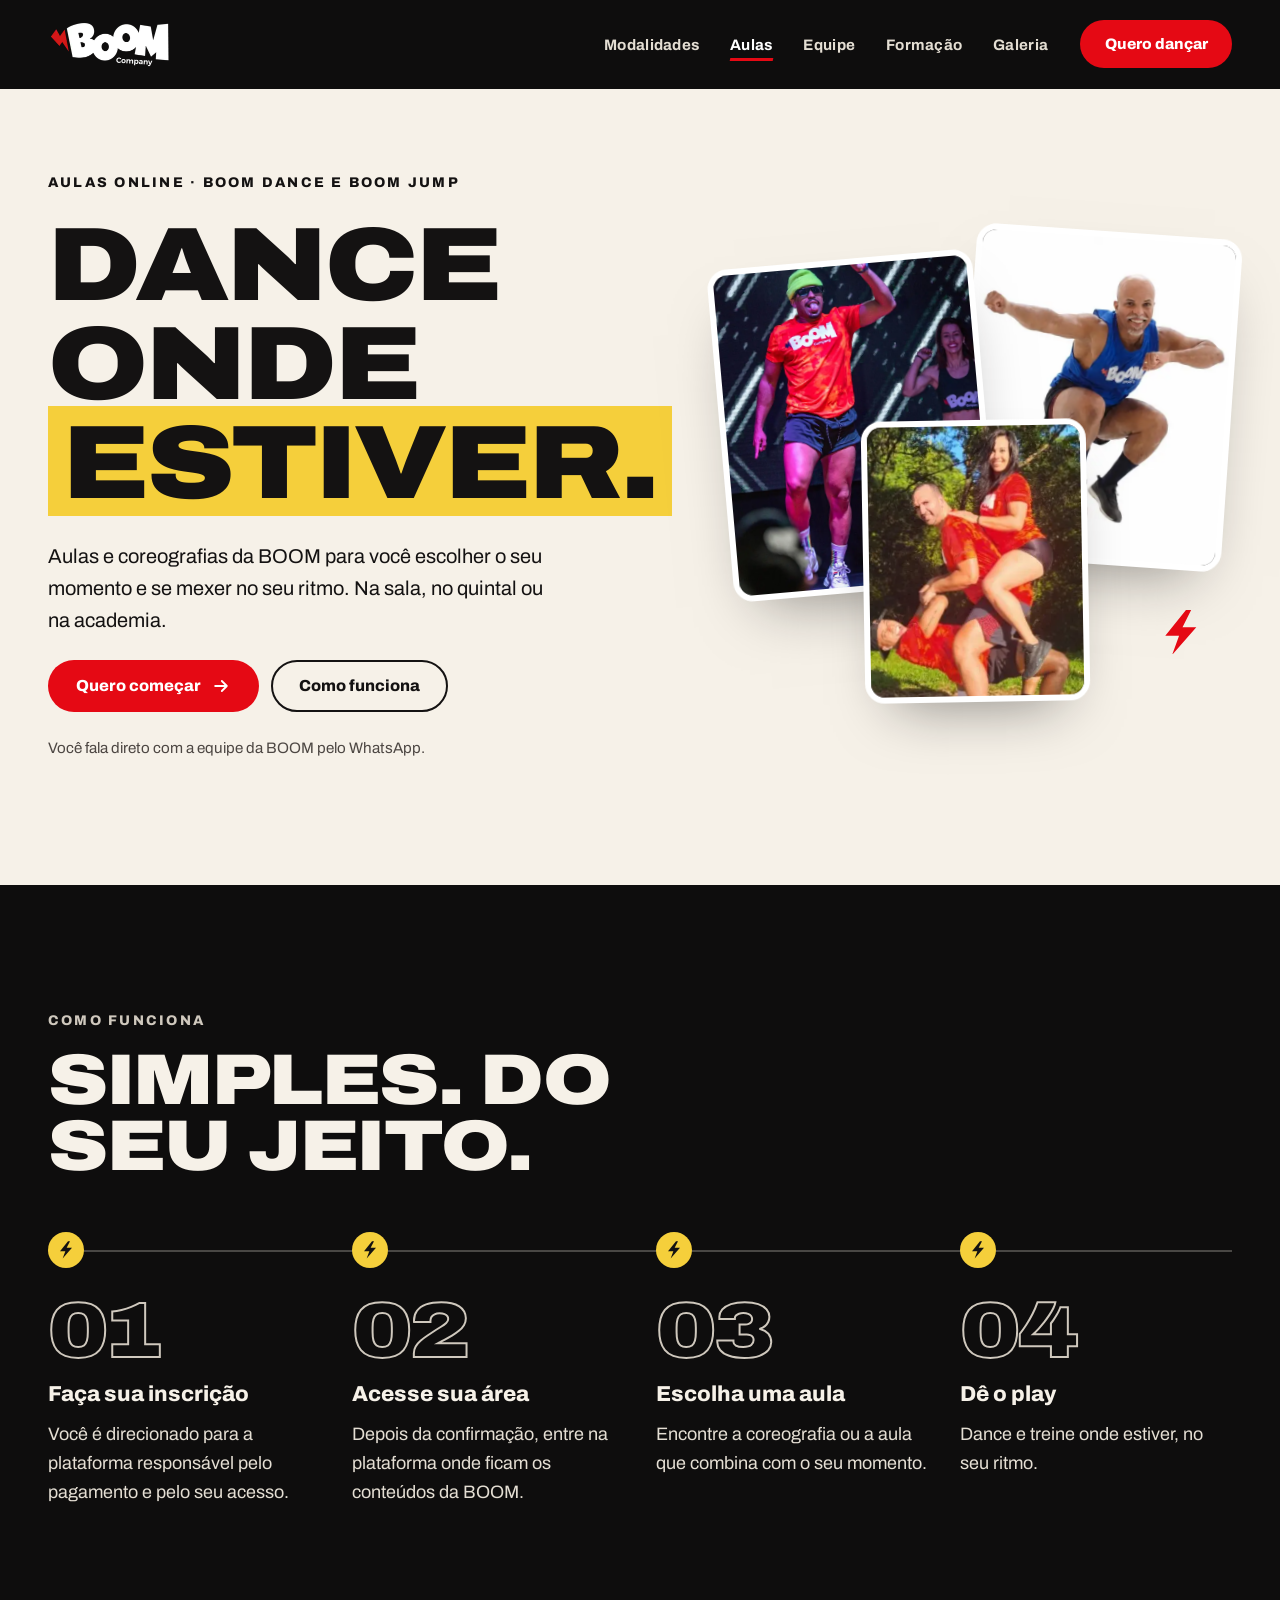
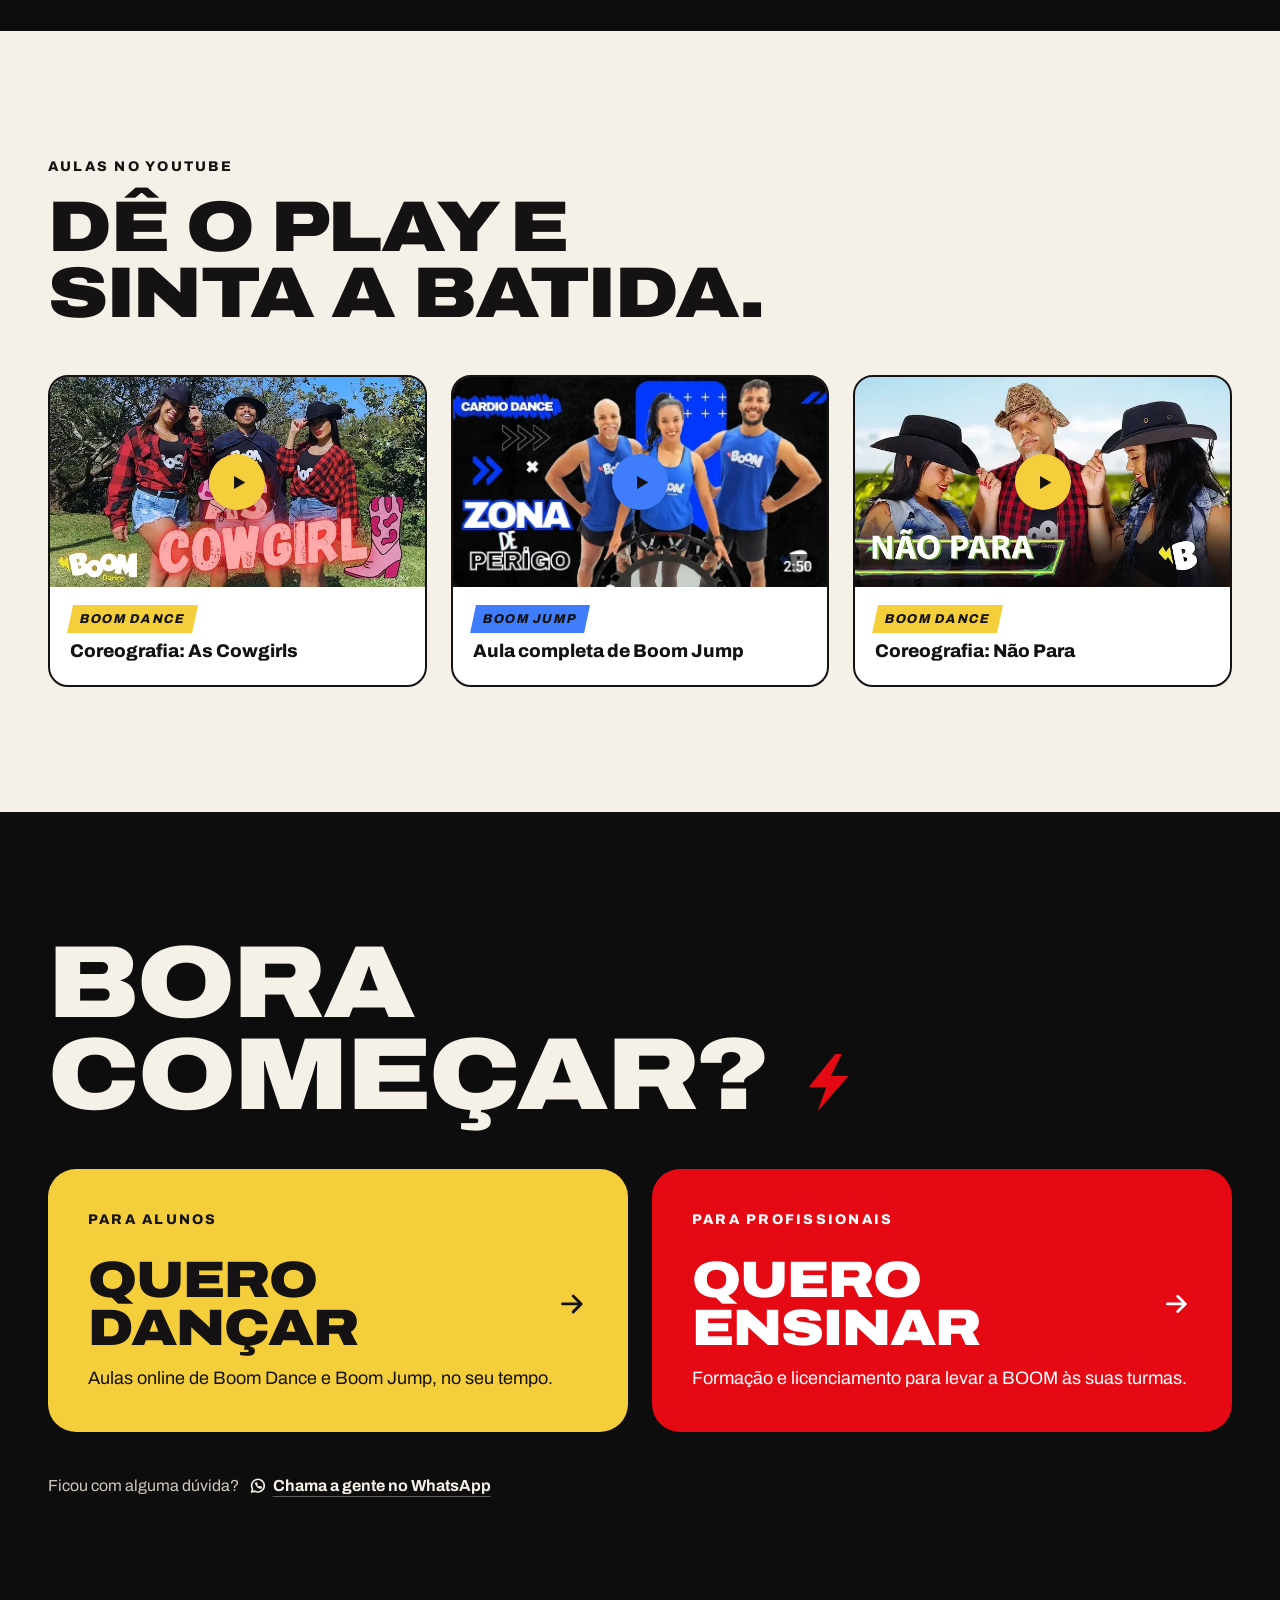
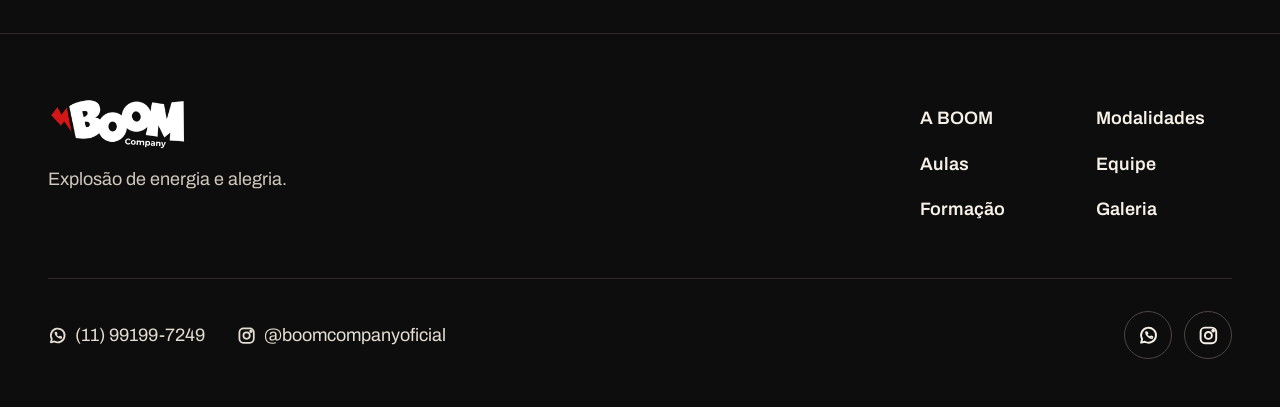
==== commit 502791b5: "Add files via upload" ====
--- a/aulas/index.html
+++ b/aulas/index.html
@@ -1,4 +1,4 @@
 <!DOCTYPE html><html lang="pt-BR"><head><meta charset="utf-8"><meta name="viewport" content="width=device-width, initial-scale=1"><title>Aulas online | BOOM Company</title><meta name="description" content="Aulas e coreografias de Boom Dance e Boom Jump para fazer onde estiver, no seu ritmo. Comece hoje com a BOOM Company."><link rel="canonical" href="https://www.boomcompany.com.br/aulas/"><meta name="theme-color" content="#0e0d0d"><link rel="icon" type="image/png" href="../favicon.png"><link rel="apple-touch-icon" href="../apple-touch-icon.png"><meta property="og:type" content="website"><meta property="og:locale" content="pt_BR"><meta property="og:title" content="Aulas online | BOOM Company"><meta property="og:description" content="Aulas e coreografias de Boom Dance e Boom Jump para fazer onde estiver, no seu ritmo. Comece hoje com a BOOM Company."><script>document.documentElement.classList.add('js');</script><link rel="stylesheet" href="../assets/Bolt.Dx4ltLeK.css"><style>.steps__eyebrow[data-astro-cid-5wfdsgz3]{margin-bottom:var(--s-2)}.steps__title[data-astro-cid-5wfdsgz3]{margin-bottom:var(--s-5);max-width:50rem}.steps__list[data-astro-cid-5wfdsgz3]{grid-template-columns:repeat(var(--count), minmax(0, 1fr));gap:var(--s-4);display:grid;position:relative}.steps__list[data-astro-cid-5wfdsgz3]:before{content:"";opacity:.25;background:currentColor;height:2px;position:absolute;top:1.37rem;left:0;right:0}.steps__item[data-astro-cid-5wfdsgz3]{flex-direction:column;gap:.75rem;display:flex;position:relative}.steps__num[data-astro-cid-5wfdsgz3]{color:#0000;-webkit-text-stroke:2px var(--paper-ink);font-size:clamp(3.5rem,2.5rem + 3vw,5rem);line-height:1}.section--stage[data-astro-cid-5wfdsgz3] .steps__num[data-astro-cid-5wfdsgz3]{-webkit-text-stroke-color:var(--text-muted)}.steps__marker[data-astro-cid-5wfdsgz3]{background:var(--yellow);z-index:1;width:2.25rem;height:2.25rem;transition:transform .4s var(--ease);border-radius:50%;justify-content:center;align-items:center;margin-block:.25rem .75rem;display:flex;position:relative}.steps__item[data-astro-cid-5wfdsgz3]:hover .steps__marker[data-astro-cid-5wfdsgz3]{transform:scale(1.15)rotate(-8deg)}.steps__marker[data-astro-cid-5wfdsgz3] .bolt{width:1rem;height:1.1rem}.steps__marker[data-astro-cid-5wfdsgz3] .bolt polygon{fill:var(--paper-ink)}.steps__name[data-astro-cid-5wfdsgz3]{font-size:1.35rem;font-weight:800;line-height:1.2}.section--stage[data-astro-cid-5wfdsgz3] .steps__text[data-astro-cid-5wfdsgz3]{color:var(--text-soft)}.steps__text[data-astro-cid-5wfdsgz3]{line-height:1.6}@media (width<=860px){.steps__list[data-astro-cid-5wfdsgz3]{grid-template-columns:1fr;gap:0;padding-left:3.25rem}.steps__list[data-astro-cid-5wfdsgz3]:before{width:2px;height:auto;inset:.5rem auto .5rem 1.1rem}.steps__item[data-astro-cid-5wfdsgz3]{padding-bottom:var(--s-4)}.steps__num[data-astro-cid-5wfdsgz3]{font-size:2.5rem}.steps__marker[data-astro-cid-5wfdsgz3]{margin:0;position:absolute;top:.4rem;left:0}.steps__item[data-astro-cid-5wfdsgz3]{position:static}.steps__list[data-astro-cid-5wfdsgz3]>li[data-astro-cid-5wfdsgz3]{position:relative}.steps__list[data-astro-cid-5wfdsgz3]>li[data-astro-cid-5wfdsgz3] .steps__marker[data-astro-cid-5wfdsgz3]{left:-3.25rem}}
 .videos__grid[data-astro-cid-wfg3qaib]{gap:var(--s-3);grid-template-columns:repeat(auto-fit,minmax(17rem,1fr));display:grid}.videos__grid[data-astro-cid-wfg3qaib] li[data-astro-cid-wfg3qaib]{display:flex}.videos__card[data-astro-cid-wfg3qaib]{background:var(--white);border:2px solid var(--paper-ink);border-radius:var(--radius-m);flex-direction:column;flex:1;display:flex;overflow:hidden}.videos__card--dance[data-astro-cid-wfg3qaib]{--accent:var(--yellow)}.videos__card--jump[data-astro-cid-wfg3qaib]{--accent:var(--blue)}.videos__thumb[data-astro-cid-wfg3qaib]{aspect-ratio:16/9;position:relative}.videos__play[data-astro-cid-wfg3qaib]{background:var(--accent);width:3.5rem;height:3.5rem;color:var(--paper-ink);transition:transform .3s var(--ease);border-radius:50%;justify-content:center;align-items:center;margin:auto;display:flex;position:absolute;inset:0;box-shadow:0 10px 30px -10px #00000080}.videos__card[data-astro-cid-wfg3qaib]:hover .videos__play[data-astro-cid-wfg3qaib]{transform:scale(1.12)}.videos__play[data-astro-cid-wfg3qaib] svg{width:1.3rem;height:1.3rem;margin-left:3px}.videos__meta[data-astro-cid-wfg3qaib]{flex-direction:column;gap:.4rem;padding:1.1rem 1.25rem 1.35rem;display:flex}.videos__tag[data-astro-cid-wfg3qaib]{background:var(--accent);color:var(--paper-ink);letter-spacing:.1em;text-transform:uppercase;align-self:flex-start;padding:.25rem .6rem;font-size:.8rem;font-weight:800;transform:skew(-12deg)}.videos__title[data-astro-cid-wfg3qaib]{font-size:1.15rem;font-weight:800;line-height:1.3}.aulas-hero[data-astro-cid-ud3b7mvk]{padding-top:clamp(3rem,2rem + 4vw,6rem);overflow:hidden}.aulas-hero__grid[data-astro-cid-ud3b7mvk]{align-items:center;gap:var(--s-6);flex-wrap:wrap;display:flex}.aulas-hero__text[data-astro-cid-ud3b7mvk]{gap:var(--s-3);flex-direction:column;flex:32rem;align-items:flex-start;min-width:0;display:flex}.aulas-hero__text[data-astro-cid-ud3b7mvk] .h1[data-astro-cid-ud3b7mvk]{font-size:min(var(--fs-h1), 13vw)}.aulas-hero__text[data-astro-cid-ud3b7mvk] .lead[data-astro-cid-ud3b7mvk]{max-width:32rem}.aulas-hero__ctas[data-astro-cid-ud3b7mvk]{flex-wrap:wrap;gap:.75rem;display:flex}.aulas-hero__note[data-astro-cid-ud3b7mvk]{color:#4d4743;max-width:30rem;font-size:.95rem}.aulas-hero__collage[data-astro-cid-ud3b7mvk]{flex:26rem;min-width:0;height:clamp(22rem,15rem + 18vw,34rem);position:relative}.aulas-hero__pic[data-astro-cid-ud3b7mvk]{aspect-ratio:4/5;border-radius:var(--radius-m);border:6px solid var(--white);width:52%;position:absolute;box-shadow:0 30px 60px -30px #14121280}.aulas-hero__pic--1[data-astro-cid-ud3b7mvk]{z-index:2;animation:float-in .9s var(--ease) .1s both;top:6%;left:0;rotate:-5deg}.aulas-hero__pic--2[data-astro-cid-ud3b7mvk]{z-index:1;animation:float-in .9s var(--ease) .25s both;top:0;right:0;rotate:4deg}.aulas-hero__pic--2[data-astro-cid-ud3b7mvk] img{object-position:center 40%}.aulas-hero__pic--3[data-astro-cid-ud3b7mvk]{z-index:3;width:44%;animation:float-in .9s var(--ease) .4s both;bottom:0;left:28%;rotate:-1deg}.aulas-hero__bolt[data-astro-cid-ud3b7mvk]{z-index:4;font-size:5rem;position:absolute;bottom:10%;right:6%}@keyframes float-in{0%{opacity:0;transform:translateY(30px)scale(.96)}to{opacity:1;transform:none}}@media (width<=640px){.aulas-hero__ctas[data-astro-cid-ud3b7mvk]{flex-direction:column;width:100%}.aulas-hero__ctas[data-astro-cid-ud3b7mvk] .btn[data-astro-cid-ud3b7mvk]{width:100%;min-height:3.5rem}.aulas-hero__collage[data-astro-cid-ud3b7mvk]{flex-basis:100%;height:22rem}}
-.doors__title[data-astro-cid-2fuijuco]{margin-bottom:var(--s-5);font-size:clamp(2.75rem,1.6rem + 6vw,7.25rem);line-height:.9}.doors__title[data-astro-cid-2fuijuco] .bolt{vertical-align:-.02em;margin-left:.1em;display:inline-block}.doors__grid[data-astro-cid-2fuijuco]{gap:var(--s-3);grid-template-columns:repeat(auto-fit,minmax(19rem,1fr));display:grid}.doors__door[data-astro-cid-2fuijuco]{border-radius:var(--radius-l);justify-content:space-between;gap:var(--s-3);flex-direction:column;min-height:15rem;padding:clamp(1.6rem,1rem + 2vw,2.5rem);display:flex}.doors__door--student[data-astro-cid-2fuijuco]{background:var(--yellow);color:var(--paper-ink)}.doors__door--pro[data-astro-cid-2fuijuco]{background:var(--red);color:var(--white)}.doors__door[data-astro-cid-2fuijuco] .eyebrow[data-astro-cid-2fuijuco]{color:inherit}.doors__name[data-astro-cid-2fuijuco]{align-items:center;gap:.3em;font-size:clamp(2.2rem,1.6rem + 2vw,3.5rem);line-height:.95;display:flex}.doors__name[data-astro-cid-2fuijuco] svg{width:.7em;height:.7em;transition:transform .3s var(--ease)}.doors__door[data-astro-cid-2fuijuco]:hover .doors__name[data-astro-cid-2fuijuco] svg{transform:translate(8px)}.doors__text[data-astro-cid-2fuijuco]{margin-top:.75rem;line-height:1.5;display:block}.doors__help[data-astro-cid-2fuijuco]{margin-top:var(--s-4);color:var(--text-soft);flex-wrap:wrap;align-items:center;gap:.5rem 1rem;font-size:1.1rem;display:flex}.doors__help[data-astro-cid-2fuijuco] a[data-astro-cid-2fuijuco]{min-height:3rem;color:var(--paper);border:1.5px solid #4a4542;border-radius:999px;align-items:center;gap:.55rem;padding:.6rem 1.2rem;font-weight:800;transition:background-color .25s,border-color .25s,color .25s;display:inline-flex}.doors__help[data-astro-cid-2fuijuco] a[data-astro-cid-2fuijuco]:hover{color:var(--paper-ink);background:#25d366;border-color:#25d366}.doors__help[data-astro-cid-2fuijuco] svg{width:1.3rem;height:1.3rem}.doors__phone[data-astro-cid-2fuijuco]{opacity:.8;font-weight:600}@media (width<=640px){.doors__phone[data-astro-cid-2fuijuco]{display:none}}
-</style></head><body><a class="skip-link" href="#conteudo">Pular para o conteúdo</a><header class="site-header" data-header data-astro-cid-nen7h5rs><div class="container site-header__row" data-astro-cid-nen7h5rs><a class="site-header__logo" href="../" aria-label="BOOM Company, página inicial" data-astro-cid-nen7h5rs><img src="../assets/boom-company.6eU--Zpo_ZqHAaw.webp" alt loading="eager" data-astro-cid-nen7h5rs="true" decoding="async" width="248" height="91"></a><nav class="site-nav" aria-label="Principal" data-astro-cid-nen7h5rs><ul data-astro-cid-nen7h5rs><li data-astro-cid-nen7h5rs><a href="../#ritmo" data-astro-cid-nen7h5rs>Modalidades</a></li><li data-astro-cid-nen7h5rs><a href="./" aria-current="page" data-astro-cid-nen7h5rs>Aulas</a></li><li data-astro-cid-nen7h5rs><a href="../#equipe" data-astro-cid-nen7h5rs>Equipe</a></li><li data-astro-cid-nen7h5rs><a href="../formacao/" data-astro-cid-nen7h5rs>Formação</a></li><li data-astro-cid-nen7h5rs><a href="../galeria/" data-astro-cid-nen7h5rs>Galeria</a></li></ul></nav><a class="btn btn--red site-header__cta" href="./" data-astro-cid-nen7h5rs>Quero dançar</a><button class="site-header__menu" type="button" aria-expanded="false" aria-controls="mobile-menu" data-menu-open data-astro-cid-nen7h5rs><svg viewBox="0 0 24 24" aria-hidden="true" focusable="false" fill="none" stroke="currentColor" stroke-width="2.2" stroke-linecap="round" stroke-linejoin="round"><path d="M4 6h16M4 12h16M4 18h16"></path></svg><span class="visually-hidden" data-astro-cid-nen7h5rs>Abrir menu</span></button></div></header><div class="mobile-menu" id="mobile-menu" hidden data-menu role="dialog" aria-modal="true" aria-label="Menu" data-astro-cid-nen7h5rs><div class="container mobile-menu__top" data-astro-cid-nen7h5rs><a href="../" aria-label="BOOM Company, página inicial" data-astro-cid-nen7h5rs><img src="../assets/boom-company.6eU--Zpo_ZqHAaw.webp" alt data-astro-cid-nen7h5rs="true" loading="lazy" decoding="async" width="248" height="91"></a><button class="site-header__menu" type="button" data-menu-close data-astro-cid-nen7h5rs><svg viewBox="0 0 24 24" aria-hidden="true" focusable="false" fill="none" stroke="currentColor" stroke-width="2.2" stroke-linecap="round" stroke-linejoin="round"><path d="M6 6l12 12M18 6L6 18"></path></svg><span class="visually-hidden" data-astro-cid-nen7h5rs>Fechar menu</span></button></div><nav class="container mobile-menu__nav" aria-label="Menu" data-astro-cid-nen7h5rs><ul data-astro-cid-nen7h5rs><li data-astro-cid-nen7h5rs><a class="display" href="../#ritmo" data-menu-link data-astro-cid-nen7h5rs>Modalidades</a></li><li data-astro-cid-nen7h5rs><a class="display" href="./" data-menu-link data-astro-cid-nen7h5rs>Aulas</a></li><li data-astro-cid-nen7h5rs><a class="display" href="../#equipe" data-menu-link data-astro-cid-nen7h5rs>Equipe</a></li><li data-astro-cid-nen7h5rs><a class="display" href="../formacao/" data-menu-link data-astro-cid-nen7h5rs>Formação</a></li><li data-astro-cid-nen7h5rs><a class="display" href="../galeria/" data-menu-link data-astro-cid-nen7h5rs>Galeria</a></li></ul><div class="mobile-menu__ctas" data-astro-cid-nen7h5rs><a class="btn btn--red" href="./" data-menu-link data-astro-cid-nen7h5rs>Quero dançar</a><a class="btn btn--ghost" href="../formacao/" data-menu-link data-astro-cid-nen7h5rs>Sou profissional</a></div><div class="mobile-menu__contact" data-astro-cid-nen7h5rs><a class="mobile-menu__ig" href="https://wa.me/5511991997249?text=Ol%C3%A1%2C%20BOOM!%20Vim%20pelo%20site%20e%20quero%20saber%20mais." target="_blank" rel="noopener noreferrer" data-astro-cid-nen7h5rs><svg viewBox="0 0 24 24" aria-hidden="true" focusable="false" fill="none" stroke="currentColor" stroke-width="2.2" stroke-linecap="round" stroke-linejoin="round"><path d="M3.6 20.4l1.2-4.2A8.6 8.6 0 1 1 8 19.3z"></path><path d="M9 8.2c.2 2.6 2.2 5 4.9 5.9l1.1-1.2 1.9.9-.3 1.4c-3.5.3-7.3-3.3-7.6-6.8l1.4-.4.8 1.9-1 1" stroke-width="1.6"></path></svg> (11) 99199-7249</a><a class="mobile-menu__ig" href="https://www.instagram.com/boomcompanyoficial/" target="_blank" rel="noopener noreferrer" data-astro-cid-nen7h5rs><svg viewBox="0 0 24 24" aria-hidden="true" focusable="false" fill="none" stroke="currentColor" stroke-width="2.2" stroke-linecap="round" stroke-linejoin="round"><rect x="3" y="3" width="18" height="18" rx="5"></rect><circle cx="12" cy="12" r="4"></circle><circle cx="17.5" cy="6.5" r="1" fill="currentColor"></circle></svg> @boomcompanyoficial</a></div></nav></div><script type="module">var e=document.querySelector(`[data-header]`),t=document.querySelector(`[data-menu]`),n=document.querySelector(`[data-menu-open]`),r=document.querySelector(`[data-menu-close]`);if(e){let t=()=>e.classList.toggle(`is-scrolled`,window.scrollY>8);t(),window.addEventListener(`scroll`,t,{passive:!0})}if(t&&n&&r){let e=()=>{t.hidden=!1,n.setAttribute(`aria-expanded`,`true`),document.body.style.overflow=`hidden`,r.focus()},i=(e=!0)=>{t.hidden=!0,n.setAttribute(`aria-expanded`,`false`),document.body.style.overflow=``,e&&n.focus()};n.addEventListener(`click`,e),r.addEventListener(`click`,()=>i()),t.querySelectorAll(`[data-menu-link]`).forEach(e=>e.addEventListener(`click`,()=>i(!1))),document.addEventListener(`keydown`,e=>{e.key===`Escape`&&!t.hidden&&i()}),window.matchMedia(`(min-width: 961px)`).addEventListener(`change`,e=>{e.matches&&!t.hidden&&i(!1)})}</script><main id="conteudo" class="site-main"><section class="section section--day aulas-hero" aria-labelledby="aulas-title" data-astro-cid-ud3b7mvk><div class="container aulas-hero__grid" data-astro-cid-ud3b7mvk><div class="aulas-hero__text" data-astro-cid-ud3b7mvk><p class="eyebrow" data-astro-cid-ud3b7mvk>Aulas online · Boom Dance e Boom Jump</p><h1 id="aulas-title" class="display h1" data-astro-cid-ud3b7mvk><span class="rise-line" data-astro-cid-ud3b7mvk><span data-astro-cid-ud3b7mvk>Dance</span></span><span class="rise-line" data-astro-cid-ud3b7mvk><span style="animation-delay:.12s" data-astro-cid-ud3b7mvk>onde</span></span><span class="rise-line aulas-hero__last" data-astro-cid-ud3b7mvk><span style="animation-delay:.24s" data-astro-cid-ud3b7mvk><span class="marker" data-astro-cid-ud3b7mvk>estiver.</span></span></span></h1><p class="lead" data-astro-cid-ud3b7mvk>Aulas e coreografias da BOOM para você escolher o seu momento e se mexer no seu ritmo. Na sala, no quintal ou na academia.</p><div class="aulas-hero__ctas" data-astro-cid-ud3b7mvk><a class="btn btn--red" href="https://wa.me/5511991997249?text=Ol%C3%A1%2C%20BOOM!%20Vim%20pelo%20site%20e%20quero%20come%C3%A7ar%20as%20aulas." target="_blank" rel="noopener noreferrer" data-astro-cid-ud3b7mvk>Quero começar <svg viewBox="0 0 24 24" aria-hidden="true" focusable="false" fill="none" stroke="currentColor" stroke-width="2.2" stroke-linecap="round" stroke-linejoin="round"><path d="M5 12h14M13 6l6 6-6 6"></path></svg></a><a class="btn btn--ghost" href="#como-funciona" data-astro-cid-ud3b7mvk>Como funciona</a></div><p class="aulas-hero__note" data-astro-cid-ud3b7mvk>Você fala direto com a equipe da BOOM pelo WhatsApp <span style="white-space:nowrap" data-astro-cid-ud3b7mvk>(11) 99199-7249</span>.</p></div><div class="aulas-hero__collage" aria-hidden="true" data-astro-cid-ud3b7mvk><div class="photo aulas-hero__pic aulas-hero__pic--1" data-astro-cid-ud3b7mvk><img src="../assets/boom-dance-aula.CF1IL1_i_Z28Clp2.webp" alt loading="eager" data-astro-cid-ud3b7mvk="true" decoding="async" width="800" height="1199"></div><div class="photo aulas-hero__pic aulas-hero__pic--2" data-astro-cid-ud3b7mvk><img src="../assets/boom-jump-salto.9dDvzlHa_1533J.webp" alt loading="eager" data-astro-cid-ud3b7mvk="true" decoding="async" width="674" height="674"></div><div class="photo aulas-hero__pic aulas-hero__pic--3" data-astro-cid-ud3b7mvk><img src="../assets/galera-danca-ao-ar-livre.BDb36lwr_Z22hOmy.webp" alt loading="eager" data-astro-cid-ud3b7mvk="true" decoding="async" width="363" height="399"></div><span class="aulas-hero__bolt" data-astro-cid-ud3b7mvk><svg class="bolt pulse" viewBox="0 0 24 26" aria-hidden="true" focusable="false"><polygon points="15,0 3,15 11,15 7,26 21,10 13,10 18,0"></polygon></svg></span></div></div></section><section id="como-funciona" class="section section--stage steps" aria-labelledby="como-funciona-title" data-astro-cid-5wfdsgz3><div class="container" data-astro-cid-5wfdsgz3><p class="eyebrow steps__eyebrow" data-astro-cid-5wfdsgz3>Como funciona</p><h2 id="como-funciona-title" class="display h2 steps__title" data-astro-cid-5wfdsgz3>Simples. Do seu jeito.</h2><ol class="steps__list" style="--count:4" data-astro-cid-5wfdsgz3><li class="steps__item" data-reveal="1" data-astro-cid-5wfdsgz3><span class="steps__marker" aria-hidden="true" data-astro-cid-5wfdsgz3><svg class="bolt" viewBox="0 0 24 26" aria-hidden="true" focusable="false"><polygon points="15,0 3,15 11,15 7,26 21,10 13,10 18,0"></polygon></svg></span><span class="steps__num display" aria-hidden="true" data-astro-cid-5wfdsgz3>01</span><h3 class="steps__name" data-astro-cid-5wfdsgz3>Faça sua inscrição</h3><p class="steps__text" data-astro-cid-5wfdsgz3>Você é direcionado para a plataforma responsável pelo pagamento e pelo seu acesso.</p></li><li class="steps__item" data-reveal="2" data-astro-cid-5wfdsgz3><span class="steps__marker" aria-hidden="true" data-astro-cid-5wfdsgz3><svg class="bolt" viewBox="0 0 24 26" aria-hidden="true" focusable="false"><polygon points="15,0 3,15 11,15 7,26 21,10 13,10 18,0"></polygon></svg></span><span class="steps__num display" aria-hidden="true" data-astro-cid-5wfdsgz3>02</span><h3 class="steps__name" data-astro-cid-5wfdsgz3>Acesse sua área</h3><p class="steps__text" data-astro-cid-5wfdsgz3>Depois da confirmação, entre na plataforma onde ficam os conteúdos da BOOM.</p></li><li class="steps__item" data-reveal="3" data-astro-cid-5wfdsgz3><span class="steps__marker" aria-hidden="true" data-astro-cid-5wfdsgz3><svg class="bolt" viewBox="0 0 24 26" aria-hidden="true" focusable="false"><polygon points="15,0 3,15 11,15 7,26 21,10 13,10 18,0"></polygon></svg></span><span class="steps__num display" aria-hidden="true" data-astro-cid-5wfdsgz3>03</span><h3 class="steps__name" data-astro-cid-5wfdsgz3>Escolha uma aula</h3><p class="steps__text" data-astro-cid-5wfdsgz3>Encontre a coreografia ou a aula que combina com o seu momento.</p></li><li class="steps__item" data-reveal="3" data-astro-cid-5wfdsgz3><span class="steps__marker" aria-hidden="true" data-astro-cid-5wfdsgz3><svg class="bolt" viewBox="0 0 24 26" aria-hidden="true" focusable="false"><polygon points="15,0 3,15 11,15 7,26 21,10 13,10 18,0"></polygon></svg></span><span class="steps__num display" aria-hidden="true" data-astro-cid-5wfdsgz3>04</span><h3 class="steps__name" data-astro-cid-5wfdsgz3>Dê o play</h3><p class="steps__text" data-astro-cid-5wfdsgz3>Dance e treine onde estiver, no seu ritmo.</p></li></ol></div></section><section id="videos" class="section section--day videos" aria-labelledby="videos-title" data-astro-cid-wfg3qaib><div class="container" data-astro-cid-wfg3qaib><div class="section-head" data-astro-cid-wfg3qaib><div data-astro-cid-wfg3qaib><p class="eyebrow" data-astro-cid-wfg3qaib>Aulas no YouTube</p><h2 id="videos-title" class="display h2" data-astro-cid-wfg3qaib>Dê o play e sinta a batida.</h2></div></div><ul class="videos__grid" data-astro-cid-wfg3qaib><li data-reveal="1" data-astro-cid-wfg3qaib><a class="videos__card videos__card--dance lift" href="https://youtu.be/KM42j9D1Sxs" target="_blank" rel="noopener noreferrer" data-astro-cid-wfg3qaib><span class="photo videos__thumb" data-astro-cid-wfg3qaib><img src="../assets/video-as-cowgirls.C5T_HRWk_Z2c2oBQ.webp" alt data-astro-cid-wfg3qaib="true" loading="lazy" decoding="async" width="720" height="404"><span class="videos__play" data-astro-cid-wfg3qaib><svg viewBox="0 0 24 24" aria-hidden="true" focusable="false" fill="none" stroke="currentColor" stroke-width="2.2" stroke-linecap="round" stroke-linejoin="round"><polygon points="7,4.5 20,12 7,19.5" fill="currentColor" stroke="none"></polygon></svg></span></span><span class="videos__meta" data-astro-cid-wfg3qaib><span class="videos__tag" data-astro-cid-wfg3qaib>Boom Dance</span><span class="videos__title" data-astro-cid-wfg3qaib>Coreografia: As Cowgirls</span><span class="visually-hidden" data-astro-cid-wfg3qaib>(abre o YouTube em nova aba)</span></span></a></li><li data-reveal="2" data-astro-cid-wfg3qaib><a class="videos__card videos__card--jump lift" href="https://youtu.be/4X6XQB9b3ho" target="_blank" rel="noopener noreferrer" data-astro-cid-wfg3qaib><span class="photo videos__thumb" data-astro-cid-wfg3qaib><img src="../assets/video-aula-jump.jo2t7IbS_ZWAXMs.webp" alt data-astro-cid-wfg3qaib="true" loading="lazy" decoding="async" width="777" height="438"><span class="videos__play" data-astro-cid-wfg3qaib><svg viewBox="0 0 24 24" aria-hidden="true" focusable="false" fill="none" stroke="currentColor" stroke-width="2.2" stroke-linecap="round" stroke-linejoin="round"><polygon points="7,4.5 20,12 7,19.5" fill="currentColor" stroke="none"></polygon></svg></span></span><span class="videos__meta" data-astro-cid-wfg3qaib><span class="videos__tag" data-astro-cid-wfg3qaib>Boom Jump</span><span class="videos__title" data-astro-cid-wfg3qaib>Aula completa de Boom Jump</span><span class="visually-hidden" data-astro-cid-wfg3qaib>(abre o YouTube em nova aba)</span></span></a></li><li data-reveal="3" data-astro-cid-wfg3qaib><a class="videos__card videos__card--dance lift" href="https://youtu.be/c4l8uk0nxck" target="_blank" rel="noopener noreferrer" data-astro-cid-wfg3qaib><span class="photo videos__thumb" data-astro-cid-wfg3qaib><img src="../assets/video-nao-para.BEuqIkii_Z9eytL.webp" alt data-astro-cid-wfg3qaib="true" loading="lazy" decoding="async" width="720" height="404"><span class="videos__play" data-astro-cid-wfg3qaib><svg viewBox="0 0 24 24" aria-hidden="true" focusable="false" fill="none" stroke="currentColor" stroke-width="2.2" stroke-linecap="round" stroke-linejoin="round"><polygon points="7,4.5 20,12 7,19.5" fill="currentColor" stroke="none"></polygon></svg></span></span><span class="videos__meta" data-astro-cid-wfg3qaib><span class="videos__tag" data-astro-cid-wfg3qaib>Boom Dance</span><span class="videos__title" data-astro-cid-wfg3qaib>Coreografia: Não Para</span><span class="visually-hidden" data-astro-cid-wfg3qaib>(abre o YouTube em nova aba)</span></span></a></li></ul></div></section><section id="final" class="section section--stage doors" aria-labelledby="doors-title" data-astro-cid-2fuijuco><div class="container" data-astro-cid-2fuijuco><h2 id="doors-title" class="display doors__title" data-astro-cid-2fuijuco>Bora começar? <svg class="bolt pulse" viewBox="0 0 24 26" aria-hidden="true" focusable="false"><polygon points="15,0 3,15 11,15 7,26 21,10 13,10 18,0"></polygon></svg></h2><div class="doors__grid" data-astro-cid-2fuijuco><a class="doors__door doors__door--student lift" href="./" data-reveal="1" data-astro-cid-2fuijuco><span class="eyebrow" data-astro-cid-2fuijuco>Para alunos</span><span data-astro-cid-2fuijuco><span class="display doors__name" data-astro-cid-2fuijuco>Quero dançar <svg viewBox="0 0 24 24" aria-hidden="true" focusable="false" fill="none" stroke="currentColor" stroke-width="2.2" stroke-linecap="round" stroke-linejoin="round"><path d="M5 12h14M13 6l6 6-6 6"></path></svg></span><span class="doors__text" data-astro-cid-2fuijuco>Aulas online de Boom Dance e Boom Jump, no seu tempo.</span></span></a><a class="doors__door doors__door--pro lift" href="../formacao/" data-reveal="2" data-astro-cid-2fuijuco><span class="eyebrow" data-astro-cid-2fuijuco>Para profissionais</span><span data-astro-cid-2fuijuco><span class="display doors__name" data-astro-cid-2fuijuco>Quero ensinar <svg viewBox="0 0 24 24" aria-hidden="true" focusable="false" fill="none" stroke="currentColor" stroke-width="2.2" stroke-linecap="round" stroke-linejoin="round"><path d="M5 12h14M13 6l6 6-6 6"></path></svg></span><span class="doors__text" data-astro-cid-2fuijuco>Formação e licenciamento para levar a BOOM às suas turmas.</span></span></a></div><p class="doors__help" data-reveal="3" data-astro-cid-2fuijuco>Ficou com alguma dúvida?<a href="https://wa.me/5511991997249?text=Ol%C3%A1%2C%20BOOM!%20Vim%20pelo%20site%20e%20quero%20saber%20mais." target="_blank" rel="noopener noreferrer" data-astro-cid-2fuijuco><svg viewBox="0 0 24 24" aria-hidden="true" focusable="false" fill="none" stroke="currentColor" stroke-width="2.2" stroke-linecap="round" stroke-linejoin="round"><path d="M3.6 20.4l1.2-4.2A8.6 8.6 0 1 1 8 19.3z"></path><path d="M9 8.2c.2 2.6 2.2 5 4.9 5.9l1.1-1.2 1.9.9-.3 1.4c-3.5.3-7.3-3.3-7.6-6.8l1.4-.4.8 1.9-1 1" stroke-width="1.6"></path></svg> Fale com a gente no WhatsApp <span class="doors__phone" data-astro-cid-2fuijuco>(11) 99199-7249</span></a></p></div></section></main><footer class="site-footer" data-astro-cid-jo6i4kqk><div class="container" data-astro-cid-jo6i4kqk><div class="site-footer__main" data-astro-cid-jo6i4kqk><div data-astro-cid-jo6i4kqk><a href="../" aria-label="BOOM Company, página inicial" data-astro-cid-jo6i4kqk><img src="../assets/boom-company.6eU--Zpo_ZqHAaw.webp" alt data-astro-cid-jo6i4kqk="true" loading="lazy" decoding="async" width="248" height="91"></a><p class="site-footer__phrase" data-astro-cid-jo6i4kqk>Explosão de energia e alegria.</p></div><nav aria-label="Rodapé" data-astro-cid-jo6i4kqk><ul class="site-footer__nav" data-astro-cid-jo6i4kqk><li data-astro-cid-jo6i4kqk><a href="../#a-boom" data-astro-cid-jo6i4kqk>A BOOM</a></li><li data-astro-cid-jo6i4kqk><a href="../#ritmo" data-astro-cid-jo6i4kqk>Modalidades</a></li><li data-astro-cid-jo6i4kqk><a href="./" data-astro-cid-jo6i4kqk>Aulas</a></li><li data-astro-cid-jo6i4kqk><a href="../#equipe" data-astro-cid-jo6i4kqk>Equipe</a></li><li data-astro-cid-jo6i4kqk><a href="../formacao/" data-astro-cid-jo6i4kqk>Formação</a></li><li data-astro-cid-jo6i4kqk><a href="../galeria/" data-astro-cid-jo6i4kqk>Galeria</a></li></ul></nav></div><div class="site-footer__bottom" data-astro-cid-jo6i4kqk><div class="site-footer__contact" data-astro-cid-jo6i4kqk><a href="https://wa.me/5511991997249?text=Ol%C3%A1%2C%20BOOM!%20Vim%20pelo%20site%20e%20quero%20saber%20mais." target="_blank" rel="noopener noreferrer" data-astro-cid-jo6i4kqk><svg viewBox="0 0 24 24" aria-hidden="true" focusable="false" fill="none" stroke="currentColor" stroke-width="2.2" stroke-linecap="round" stroke-linejoin="round"><path d="M3.6 20.4l1.2-4.2A8.6 8.6 0 1 1 8 19.3z"></path><path d="M9 8.2c.2 2.6 2.2 5 4.9 5.9l1.1-1.2 1.9.9-.3 1.4c-3.5.3-7.3-3.3-7.6-6.8l1.4-.4.8 1.9-1 1" stroke-width="1.6"></path></svg> (11) 99199-7249</a><a href="https://www.instagram.com/boomcompanyoficial/" target="_blank" rel="noopener noreferrer" data-astro-cid-jo6i4kqk><svg viewBox="0 0 24 24" aria-hidden="true" focusable="false" fill="none" stroke="currentColor" stroke-width="2.2" stroke-linecap="round" stroke-linejoin="round"><rect x="3" y="3" width="18" height="18" rx="5"></rect><circle cx="12" cy="12" r="4"></circle><circle cx="17.5" cy="6.5" r="1" fill="currentColor"></circle></svg> @boomcompanyoficial</a></div><ul class="site-footer__social" aria-label="Redes sociais" data-astro-cid-jo6i4kqk><li data-astro-cid-jo6i4kqk><a href="https://wa.me/5511991997249?text=Ol%C3%A1%2C%20BOOM!%20Vim%20pelo%20site%20e%20quero%20saber%20mais." target="_blank" rel="noopener noreferrer" aria-label="WhatsApp da BOOM Company" data-astro-cid-jo6i4kqk><svg viewBox="0 0 24 24" aria-hidden="true" focusable="false" fill="none" stroke="currentColor" stroke-width="2.2" stroke-linecap="round" stroke-linejoin="round"><path d="M3.6 20.4l1.2-4.2A8.6 8.6 0 1 1 8 19.3z"></path><path d="M9 8.2c.2 2.6 2.2 5 4.9 5.9l1.1-1.2 1.9.9-.3 1.4c-3.5.3-7.3-3.3-7.6-6.8l1.4-.4.8 1.9-1 1" stroke-width="1.6"></path></svg></a></li><li data-astro-cid-jo6i4kqk><a href="https://www.instagram.com/boomcompanyoficial/" target="_blank" rel="noopener noreferrer" aria-label="Instagram da BOOM Company" data-astro-cid-jo6i4kqk><svg viewBox="0 0 24 24" aria-hidden="true" focusable="false" fill="none" stroke="currentColor" stroke-width="2.2" stroke-linecap="round" stroke-linejoin="round"><rect x="3" y="3" width="18" height="18" rx="5"></rect><circle cx="12" cy="12" r="4"></circle><circle cx="17.5" cy="6.5" r="1" fill="currentColor"></circle></svg></a></li></ul></div></div></footer><script type="module">var e=document.querySelectorAll(`[data-reveal]`);if(`IntersectionObserver`in window){let t=new IntersectionObserver(e=>{e.forEach(e=>{e.isIntersecting&&(e.target.classList.add(`is-in`),t.unobserve(e.target))})},{threshold:.12,rootMargin:`0px 0px -40px 0px`});e.forEach(e=>t.observe(e))}else e.forEach(e=>e.classList.add(`is-in`));var t=document.querySelectorAll(`.marquee, .ribbon, .rhythm, .doors, .hero`);if(`IntersectionObserver`in window){let e=new IntersectionObserver(e=>{e.forEach(e=>e.target.classList.toggle(`is-offscreen`,!e.isIntersecting))});t.forEach(t=>e.observe(t))}</script></body></html>+.doors__title[data-astro-cid-2fuijuco]{margin-bottom:var(--s-5);font-size:clamp(2.75rem,1.6rem + 6vw,7.25rem);line-height:.9}.doors__title[data-astro-cid-2fuijuco] .bolt{vertical-align:-.02em;margin-left:.1em;display:inline-block}.doors__grid[data-astro-cid-2fuijuco]{gap:var(--s-3);grid-template-columns:repeat(auto-fit,minmax(19rem,1fr));display:grid}.doors__door[data-astro-cid-2fuijuco]{border-radius:var(--radius-l);justify-content:space-between;gap:var(--s-3);flex-direction:column;min-height:15rem;padding:clamp(1.6rem,1rem + 2vw,2.5rem);display:flex}.doors__door--student[data-astro-cid-2fuijuco]{background:var(--yellow);color:var(--paper-ink)}.doors__door--pro[data-astro-cid-2fuijuco]{background:var(--red);color:var(--white)}.doors__door[data-astro-cid-2fuijuco] .eyebrow[data-astro-cid-2fuijuco]{color:inherit}.doors__name[data-astro-cid-2fuijuco]{align-items:center;gap:.3em;font-size:clamp(2.2rem,1.6rem + 2vw,3.5rem);line-height:.95;display:flex}.doors__name[data-astro-cid-2fuijuco] svg{width:.7em;height:.7em;transition:transform .3s var(--ease)}.doors__door[data-astro-cid-2fuijuco]:hover .doors__name[data-astro-cid-2fuijuco] svg{transform:translate(8px)}.doors__text[data-astro-cid-2fuijuco]{margin-top:.75rem;line-height:1.5;display:block}.doors__help[data-astro-cid-2fuijuco]{margin-top:var(--s-4);color:var(--text-muted);flex-wrap:wrap;align-items:center;gap:.25rem .6rem;font-size:1rem;display:flex}.doors__help[data-astro-cid-2fuijuco] a[data-astro-cid-2fuijuco]{min-height:2.75rem;color:var(--paper);text-underline-offset:5px;align-items:center;gap:.4rem;font-weight:700;text-decoration:underline #f6f1e859;transition:color .2s,text-decoration-color .2s;display:inline-flex}.doors__help[data-astro-cid-2fuijuco] a[data-astro-cid-2fuijuco]:hover{color:var(--yellow);text-decoration-color:currentColor}.doors__help[data-astro-cid-2fuijuco] svg{width:1.1rem;height:1.1rem}
+</style></head><body><a class="skip-link" href="#conteudo">Pular para o conteúdo</a><header class="site-header" data-header data-astro-cid-nen7h5rs><div class="container site-header__row" data-astro-cid-nen7h5rs><a class="site-header__logo" href="../" aria-label="BOOM Company, página inicial" data-astro-cid-nen7h5rs><img src="../assets/boom-company.6eU--Zpo_ZqHAaw.webp" alt loading="eager" data-astro-cid-nen7h5rs="true" decoding="async" width="248" height="91"></a><nav class="site-nav" aria-label="Principal" data-astro-cid-nen7h5rs><ul data-astro-cid-nen7h5rs><li data-astro-cid-nen7h5rs><a href="../#ritmo" data-astro-cid-nen7h5rs>Modalidades</a></li><li data-astro-cid-nen7h5rs><a href="./" aria-current="page" data-astro-cid-nen7h5rs>Aulas</a></li><li data-astro-cid-nen7h5rs><a href="../#equipe" data-astro-cid-nen7h5rs>Equipe</a></li><li data-astro-cid-nen7h5rs><a href="../formacao/" data-astro-cid-nen7h5rs>Formação</a></li><li data-astro-cid-nen7h5rs><a href="../galeria/" data-astro-cid-nen7h5rs>Galeria</a></li></ul></nav><a class="btn btn--red site-header__cta" href="./" data-astro-cid-nen7h5rs>Quero dançar</a><button class="site-header__menu" type="button" aria-expanded="false" aria-controls="mobile-menu" data-menu-open data-astro-cid-nen7h5rs><svg viewBox="0 0 24 24" aria-hidden="true" focusable="false" fill="none" stroke="currentColor" stroke-width="2.2" stroke-linecap="round" stroke-linejoin="round"><path d="M4 6h16M4 12h16M4 18h16"></path></svg><span class="visually-hidden" data-astro-cid-nen7h5rs>Abrir menu</span></button></div></header><div class="mobile-menu" id="mobile-menu" hidden data-menu role="dialog" aria-modal="true" aria-label="Menu" data-astro-cid-nen7h5rs><div class="container mobile-menu__top" data-astro-cid-nen7h5rs><a href="../" aria-label="BOOM Company, página inicial" data-astro-cid-nen7h5rs><img src="../assets/boom-company.6eU--Zpo_ZqHAaw.webp" alt data-astro-cid-nen7h5rs="true" loading="lazy" decoding="async" width="248" height="91"></a><button class="site-header__menu" type="button" data-menu-close data-astro-cid-nen7h5rs><svg viewBox="0 0 24 24" aria-hidden="true" focusable="false" fill="none" stroke="currentColor" stroke-width="2.2" stroke-linecap="round" stroke-linejoin="round"><path d="M6 6l12 12M18 6L6 18"></path></svg><span class="visually-hidden" data-astro-cid-nen7h5rs>Fechar menu</span></button></div><nav class="container mobile-menu__nav" aria-label="Menu" data-astro-cid-nen7h5rs><ul data-astro-cid-nen7h5rs><li data-astro-cid-nen7h5rs><a class="display" href="../#ritmo" data-menu-link data-astro-cid-nen7h5rs>Modalidades</a></li><li data-astro-cid-nen7h5rs><a class="display" href="./" data-menu-link data-astro-cid-nen7h5rs>Aulas</a></li><li data-astro-cid-nen7h5rs><a class="display" href="../#equipe" data-menu-link data-astro-cid-nen7h5rs>Equipe</a></li><li data-astro-cid-nen7h5rs><a class="display" href="../formacao/" data-menu-link data-astro-cid-nen7h5rs>Formação</a></li><li data-astro-cid-nen7h5rs><a class="display" href="../galeria/" data-menu-link data-astro-cid-nen7h5rs>Galeria</a></li></ul><div class="mobile-menu__ctas" data-astro-cid-nen7h5rs><a class="btn btn--red" href="./" data-menu-link data-astro-cid-nen7h5rs>Quero dançar</a><a class="btn btn--ghost" href="../formacao/" data-menu-link data-astro-cid-nen7h5rs>Sou profissional</a></div><div class="mobile-menu__contact" data-astro-cid-nen7h5rs><a class="mobile-menu__ig" href="https://wa.me/5511991997249?text=Ol%C3%A1%2C%20BOOM!%20Vim%20pelo%20site%20e%20quero%20saber%20mais." target="_blank" rel="noopener noreferrer" data-astro-cid-nen7h5rs><svg viewBox="0 0 24 24" aria-hidden="true" focusable="false" fill="none" stroke="currentColor" stroke-width="2.2" stroke-linecap="round" stroke-linejoin="round"><path d="M3.6 20.4l1.2-4.2A8.6 8.6 0 1 1 8 19.3z"></path><path d="M9 8.2c.2 2.6 2.2 5 4.9 5.9l1.1-1.2 1.9.9-.3 1.4c-3.5.3-7.3-3.3-7.6-6.8l1.4-.4.8 1.9-1 1" stroke-width="1.6"></path></svg> (11) 99199-7249</a><a class="mobile-menu__ig" href="https://www.instagram.com/boomcompanyoficial/" target="_blank" rel="noopener noreferrer" data-astro-cid-nen7h5rs><svg viewBox="0 0 24 24" aria-hidden="true" focusable="false" fill="none" stroke="currentColor" stroke-width="2.2" stroke-linecap="round" stroke-linejoin="round"><rect x="3" y="3" width="18" height="18" rx="5"></rect><circle cx="12" cy="12" r="4"></circle><circle cx="17.5" cy="6.5" r="1" fill="currentColor"></circle></svg> @boomcompanyoficial</a></div></nav></div><script type="module">var e=document.querySelector(`[data-header]`),t=document.querySelector(`[data-menu]`),n=document.querySelector(`[data-menu-open]`),r=document.querySelector(`[data-menu-close]`);if(e){let t=()=>e.classList.toggle(`is-scrolled`,window.scrollY>8);t(),window.addEventListener(`scroll`,t,{passive:!0})}if(t&&n&&r){let e=()=>{t.hidden=!1,n.setAttribute(`aria-expanded`,`true`),document.body.style.overflow=`hidden`,r.focus()},i=(e=!0)=>{t.hidden=!0,n.setAttribute(`aria-expanded`,`false`),document.body.style.overflow=``,e&&n.focus()};n.addEventListener(`click`,e),r.addEventListener(`click`,()=>i()),t.querySelectorAll(`[data-menu-link]`).forEach(e=>e.addEventListener(`click`,()=>i(!1))),document.addEventListener(`keydown`,e=>{e.key===`Escape`&&!t.hidden&&i()}),window.matchMedia(`(min-width: 961px)`).addEventListener(`change`,e=>{e.matches&&!t.hidden&&i(!1)})}</script><main id="conteudo" class="site-main"><section class="section section--day aulas-hero" aria-labelledby="aulas-title" data-astro-cid-ud3b7mvk><div class="container aulas-hero__grid" data-astro-cid-ud3b7mvk><div class="aulas-hero__text" data-astro-cid-ud3b7mvk><p class="eyebrow" data-astro-cid-ud3b7mvk>Aulas online · Boom Dance e Boom Jump</p><h1 id="aulas-title" class="display h1" data-astro-cid-ud3b7mvk><span class="rise-line" data-astro-cid-ud3b7mvk><span data-astro-cid-ud3b7mvk>Dance</span></span><span class="rise-line" data-astro-cid-ud3b7mvk><span style="animation-delay:.12s" data-astro-cid-ud3b7mvk>onde</span></span><span class="rise-line aulas-hero__last" data-astro-cid-ud3b7mvk><span style="animation-delay:.24s" data-astro-cid-ud3b7mvk><span class="marker" data-astro-cid-ud3b7mvk>estiver.</span></span></span></h1><p class="lead" data-astro-cid-ud3b7mvk>Aulas e coreografias da BOOM para você escolher o seu momento e se mexer no seu ritmo. Na sala, no quintal ou na academia.</p><div class="aulas-hero__ctas" data-astro-cid-ud3b7mvk><a class="btn btn--red" href="https://wa.me/5511991997249?text=Ol%C3%A1%2C%20BOOM!%20Vim%20pelo%20site%20e%20quero%20come%C3%A7ar%20as%20aulas." target="_blank" rel="noopener noreferrer" data-astro-cid-ud3b7mvk>Quero começar <svg viewBox="0 0 24 24" aria-hidden="true" focusable="false" fill="none" stroke="currentColor" stroke-width="2.2" stroke-linecap="round" stroke-linejoin="round"><path d="M5 12h14M13 6l6 6-6 6"></path></svg></a><a class="btn btn--ghost" href="#como-funciona" data-astro-cid-ud3b7mvk>Como funciona</a></div><p class="aulas-hero__note" data-astro-cid-ud3b7mvk>Você fala direto com a equipe da BOOM pelo WhatsApp.</p></div><div class="aulas-hero__collage" aria-hidden="true" data-astro-cid-ud3b7mvk><div class="photo aulas-hero__pic aulas-hero__pic--1" data-astro-cid-ud3b7mvk><img src="../assets/boom-dance-aula.CF1IL1_i_Z28Clp2.webp" alt loading="eager" data-astro-cid-ud3b7mvk="true" decoding="async" width="800" height="1199"></div><div class="photo aulas-hero__pic aulas-hero__pic--2" data-astro-cid-ud3b7mvk><img src="../assets/boom-jump-salto.9dDvzlHa_1533J.webp" alt loading="eager" data-astro-cid-ud3b7mvk="true" decoding="async" width="674" height="674"></div><div class="photo aulas-hero__pic aulas-hero__pic--3" data-astro-cid-ud3b7mvk><img src="../assets/galera-danca-ao-ar-livre.BDb36lwr_Z22hOmy.webp" alt loading="eager" data-astro-cid-ud3b7mvk="true" decoding="async" width="363" height="399"></div><span class="aulas-hero__bolt" data-astro-cid-ud3b7mvk><svg class="bolt pulse" viewBox="0 0 24 26" aria-hidden="true" focusable="false"><polygon points="15,0 3,15 11,15 7,26 21,10 13,10 18,0"></polygon></svg></span></div></div></section><section id="como-funciona" class="section section--stage steps" aria-labelledby="como-funciona-title" data-astro-cid-5wfdsgz3><div class="container" data-astro-cid-5wfdsgz3><p class="eyebrow steps__eyebrow" data-astro-cid-5wfdsgz3>Como funciona</p><h2 id="como-funciona-title" class="display h2 steps__title" data-astro-cid-5wfdsgz3>Simples. Do seu jeito.</h2><ol class="steps__list" style="--count:4" data-astro-cid-5wfdsgz3><li class="steps__item" data-reveal="1" data-astro-cid-5wfdsgz3><span class="steps__marker" aria-hidden="true" data-astro-cid-5wfdsgz3><svg class="bolt" viewBox="0 0 24 26" aria-hidden="true" focusable="false"><polygon points="15,0 3,15 11,15 7,26 21,10 13,10 18,0"></polygon></svg></span><span class="steps__num display" aria-hidden="true" data-astro-cid-5wfdsgz3>01</span><h3 class="steps__name" data-astro-cid-5wfdsgz3>Faça sua inscrição</h3><p class="steps__text" data-astro-cid-5wfdsgz3>Você é direcionado para a plataforma responsável pelo pagamento e pelo seu acesso.</p></li><li class="steps__item" data-reveal="2" data-astro-cid-5wfdsgz3><span class="steps__marker" aria-hidden="true" data-astro-cid-5wfdsgz3><svg class="bolt" viewBox="0 0 24 26" aria-hidden="true" focusable="false"><polygon points="15,0 3,15 11,15 7,26 21,10 13,10 18,0"></polygon></svg></span><span class="steps__num display" aria-hidden="true" data-astro-cid-5wfdsgz3>02</span><h3 class="steps__name" data-astro-cid-5wfdsgz3>Acesse sua área</h3><p class="steps__text" data-astro-cid-5wfdsgz3>Depois da confirmação, entre na plataforma onde ficam os conteúdos da BOOM.</p></li><li class="steps__item" data-reveal="3" data-astro-cid-5wfdsgz3><span class="steps__marker" aria-hidden="true" data-astro-cid-5wfdsgz3><svg class="bolt" viewBox="0 0 24 26" aria-hidden="true" focusable="false"><polygon points="15,0 3,15 11,15 7,26 21,10 13,10 18,0"></polygon></svg></span><span class="steps__num display" aria-hidden="true" data-astro-cid-5wfdsgz3>03</span><h3 class="steps__name" data-astro-cid-5wfdsgz3>Escolha uma aula</h3><p class="steps__text" data-astro-cid-5wfdsgz3>Encontre a coreografia ou a aula que combina com o seu momento.</p></li><li class="steps__item" data-reveal="3" data-astro-cid-5wfdsgz3><span class="steps__marker" aria-hidden="true" data-astro-cid-5wfdsgz3><svg class="bolt" viewBox="0 0 24 26" aria-hidden="true" focusable="false"><polygon points="15,0 3,15 11,15 7,26 21,10 13,10 18,0"></polygon></svg></span><span class="steps__num display" aria-hidden="true" data-astro-cid-5wfdsgz3>04</span><h3 class="steps__name" data-astro-cid-5wfdsgz3>Dê o play</h3><p class="steps__text" data-astro-cid-5wfdsgz3>Dance e treine onde estiver, no seu ritmo.</p></li></ol></div></section><section id="videos" class="section section--day videos" aria-labelledby="videos-title" data-astro-cid-wfg3qaib><div class="container" data-astro-cid-wfg3qaib><div class="section-head" data-astro-cid-wfg3qaib><div data-astro-cid-wfg3qaib><p class="eyebrow" data-astro-cid-wfg3qaib>Aulas no YouTube</p><h2 id="videos-title" class="display h2" data-astro-cid-wfg3qaib>Dê o play e sinta a batida.</h2></div></div><ul class="videos__grid" data-astro-cid-wfg3qaib><li data-reveal="1" data-astro-cid-wfg3qaib><a class="videos__card videos__card--dance lift" href="https://youtu.be/KM42j9D1Sxs" target="_blank" rel="noopener noreferrer" data-astro-cid-wfg3qaib><span class="photo videos__thumb" data-astro-cid-wfg3qaib><img src="../assets/video-as-cowgirls.C5T_HRWk_Z2c2oBQ.webp" alt data-astro-cid-wfg3qaib="true" loading="lazy" decoding="async" width="720" height="404"><span class="videos__play" data-astro-cid-wfg3qaib><svg viewBox="0 0 24 24" aria-hidden="true" focusable="false" fill="none" stroke="currentColor" stroke-width="2.2" stroke-linecap="round" stroke-linejoin="round"><polygon points="7,4.5 20,12 7,19.5" fill="currentColor" stroke="none"></polygon></svg></span></span><span class="videos__meta" data-astro-cid-wfg3qaib><span class="videos__tag" data-astro-cid-wfg3qaib>Boom Dance</span><span class="videos__title" data-astro-cid-wfg3qaib>Coreografia: As Cowgirls</span><span class="visually-hidden" data-astro-cid-wfg3qaib>(abre o YouTube em nova aba)</span></span></a></li><li data-reveal="2" data-astro-cid-wfg3qaib><a class="videos__card videos__card--jump lift" href="https://youtu.be/4X6XQB9b3ho" target="_blank" rel="noopener noreferrer" data-astro-cid-wfg3qaib><span class="photo videos__thumb" data-astro-cid-wfg3qaib><img src="../assets/video-aula-jump.jo2t7IbS_ZWAXMs.webp" alt data-astro-cid-wfg3qaib="true" loading="lazy" decoding="async" width="777" height="438"><span class="videos__play" data-astro-cid-wfg3qaib><svg viewBox="0 0 24 24" aria-hidden="true" focusable="false" fill="none" stroke="currentColor" stroke-width="2.2" stroke-linecap="round" stroke-linejoin="round"><polygon points="7,4.5 20,12 7,19.5" fill="currentColor" stroke="none"></polygon></svg></span></span><span class="videos__meta" data-astro-cid-wfg3qaib><span class="videos__tag" data-astro-cid-wfg3qaib>Boom Jump</span><span class="videos__title" data-astro-cid-wfg3qaib>Aula completa de Boom Jump</span><span class="visually-hidden" data-astro-cid-wfg3qaib>(abre o YouTube em nova aba)</span></span></a></li><li data-reveal="3" data-astro-cid-wfg3qaib><a class="videos__card videos__card--dance lift" href="https://youtu.be/c4l8uk0nxck" target="_blank" rel="noopener noreferrer" data-astro-cid-wfg3qaib><span class="photo videos__thumb" data-astro-cid-wfg3qaib><img src="../assets/video-nao-para.BEuqIkii_Z9eytL.webp" alt data-astro-cid-wfg3qaib="true" loading="lazy" decoding="async" width="720" height="404"><span class="videos__play" data-astro-cid-wfg3qaib><svg viewBox="0 0 24 24" aria-hidden="true" focusable="false" fill="none" stroke="currentColor" stroke-width="2.2" stroke-linecap="round" stroke-linejoin="round"><polygon points="7,4.5 20,12 7,19.5" fill="currentColor" stroke="none"></polygon></svg></span></span><span class="videos__meta" data-astro-cid-wfg3qaib><span class="videos__tag" data-astro-cid-wfg3qaib>Boom Dance</span><span class="videos__title" data-astro-cid-wfg3qaib>Coreografia: Não Para</span><span class="visually-hidden" data-astro-cid-wfg3qaib>(abre o YouTube em nova aba)</span></span></a></li></ul></div></section><section id="final" class="section section--stage doors" aria-labelledby="doors-title" data-astro-cid-2fuijuco><div class="container" data-astro-cid-2fuijuco><h2 id="doors-title" class="display doors__title" data-astro-cid-2fuijuco>Bora começar? <svg class="bolt pulse" viewBox="0 0 24 26" aria-hidden="true" focusable="false"><polygon points="15,0 3,15 11,15 7,26 21,10 13,10 18,0"></polygon></svg></h2><div class="doors__grid" data-astro-cid-2fuijuco><a class="doors__door doors__door--student lift" href="./" data-reveal="1" data-astro-cid-2fuijuco><span class="eyebrow" data-astro-cid-2fuijuco>Para alunos</span><span data-astro-cid-2fuijuco><span class="display doors__name" data-astro-cid-2fuijuco>Quero dançar <svg viewBox="0 0 24 24" aria-hidden="true" focusable="false" fill="none" stroke="currentColor" stroke-width="2.2" stroke-linecap="round" stroke-linejoin="round"><path d="M5 12h14M13 6l6 6-6 6"></path></svg></span><span class="doors__text" data-astro-cid-2fuijuco>Aulas online de Boom Dance e Boom Jump, no seu tempo.</span></span></a><a class="doors__door doors__door--pro lift" href="../formacao/" data-reveal="2" data-astro-cid-2fuijuco><span class="eyebrow" data-astro-cid-2fuijuco>Para profissionais</span><span data-astro-cid-2fuijuco><span class="display doors__name" data-astro-cid-2fuijuco>Quero ensinar <svg viewBox="0 0 24 24" aria-hidden="true" focusable="false" fill="none" stroke="currentColor" stroke-width="2.2" stroke-linecap="round" stroke-linejoin="round"><path d="M5 12h14M13 6l6 6-6 6"></path></svg></span><span class="doors__text" data-astro-cid-2fuijuco>Formação e licenciamento para levar a BOOM às suas turmas.</span></span></a></div><p class="doors__help" data-reveal="3" data-astro-cid-2fuijuco>Ficou com alguma dúvida?<a href="https://wa.me/5511991997249?text=Ol%C3%A1%2C%20BOOM!%20Vim%20pelo%20site%20e%20quero%20saber%20mais." target="_blank" rel="noopener noreferrer" data-astro-cid-2fuijuco><svg viewBox="0 0 24 24" aria-hidden="true" focusable="false" fill="none" stroke="currentColor" stroke-width="2.2" stroke-linecap="round" stroke-linejoin="round"><path d="M3.6 20.4l1.2-4.2A8.6 8.6 0 1 1 8 19.3z"></path><path d="M9 8.2c.2 2.6 2.2 5 4.9 5.9l1.1-1.2 1.9.9-.3 1.4c-3.5.3-7.3-3.3-7.6-6.8l1.4-.4.8 1.9-1 1" stroke-width="1.6"></path></svg> Chama a gente no WhatsApp</a></p></div></section></main><footer class="site-footer" data-astro-cid-jo6i4kqk><div class="container" data-astro-cid-jo6i4kqk><div class="site-footer__main" data-astro-cid-jo6i4kqk><div data-astro-cid-jo6i4kqk><a href="../" aria-label="BOOM Company, página inicial" data-astro-cid-jo6i4kqk><img src="../assets/boom-company.6eU--Zpo_ZqHAaw.webp" alt data-astro-cid-jo6i4kqk="true" loading="lazy" decoding="async" width="248" height="91"></a><p class="site-footer__phrase" data-astro-cid-jo6i4kqk>Explosão de energia e alegria.</p></div><nav aria-label="Rodapé" data-astro-cid-jo6i4kqk><ul class="site-footer__nav" data-astro-cid-jo6i4kqk><li data-astro-cid-jo6i4kqk><a href="../#a-boom" data-astro-cid-jo6i4kqk>A BOOM</a></li><li data-astro-cid-jo6i4kqk><a href="../#ritmo" data-astro-cid-jo6i4kqk>Modalidades</a></li><li data-astro-cid-jo6i4kqk><a href="./" data-astro-cid-jo6i4kqk>Aulas</a></li><li data-astro-cid-jo6i4kqk><a href="../#equipe" data-astro-cid-jo6i4kqk>Equipe</a></li><li data-astro-cid-jo6i4kqk><a href="../formacao/" data-astro-cid-jo6i4kqk>Formação</a></li><li data-astro-cid-jo6i4kqk><a href="../galeria/" data-astro-cid-jo6i4kqk>Galeria</a></li></ul></nav></div><div class="site-footer__bottom" data-astro-cid-jo6i4kqk><div class="site-footer__contact" data-astro-cid-jo6i4kqk><a href="https://wa.me/5511991997249?text=Ol%C3%A1%2C%20BOOM!%20Vim%20pelo%20site%20e%20quero%20saber%20mais." target="_blank" rel="noopener noreferrer" data-astro-cid-jo6i4kqk><svg viewBox="0 0 24 24" aria-hidden="true" focusable="false" fill="none" stroke="currentColor" stroke-width="2.2" stroke-linecap="round" stroke-linejoin="round"><path d="M3.6 20.4l1.2-4.2A8.6 8.6 0 1 1 8 19.3z"></path><path d="M9 8.2c.2 2.6 2.2 5 4.9 5.9l1.1-1.2 1.9.9-.3 1.4c-3.5.3-7.3-3.3-7.6-6.8l1.4-.4.8 1.9-1 1" stroke-width="1.6"></path></svg> (11) 99199-7249</a><a href="https://www.instagram.com/boomcompanyoficial/" target="_blank" rel="noopener noreferrer" data-astro-cid-jo6i4kqk><svg viewBox="0 0 24 24" aria-hidden="true" focusable="false" fill="none" stroke="currentColor" stroke-width="2.2" stroke-linecap="round" stroke-linejoin="round"><rect x="3" y="3" width="18" height="18" rx="5"></rect><circle cx="12" cy="12" r="4"></circle><circle cx="17.5" cy="6.5" r="1" fill="currentColor"></circle></svg> @boomcompanyoficial</a></div><ul class="site-footer__social" aria-label="Redes sociais" data-astro-cid-jo6i4kqk><li data-astro-cid-jo6i4kqk><a href="https://wa.me/5511991997249?text=Ol%C3%A1%2C%20BOOM!%20Vim%20pelo%20site%20e%20quero%20saber%20mais." target="_blank" rel="noopener noreferrer" aria-label="WhatsApp da BOOM Company" data-astro-cid-jo6i4kqk><svg viewBox="0 0 24 24" aria-hidden="true" focusable="false" fill="none" stroke="currentColor" stroke-width="2.2" stroke-linecap="round" stroke-linejoin="round"><path d="M3.6 20.4l1.2-4.2A8.6 8.6 0 1 1 8 19.3z"></path><path d="M9 8.2c.2 2.6 2.2 5 4.9 5.9l1.1-1.2 1.9.9-.3 1.4c-3.5.3-7.3-3.3-7.6-6.8l1.4-.4.8 1.9-1 1" stroke-width="1.6"></path></svg></a></li><li data-astro-cid-jo6i4kqk><a href="https://www.instagram.com/boomcompanyoficial/" target="_blank" rel="noopener noreferrer" aria-label="Instagram da BOOM Company" data-astro-cid-jo6i4kqk><svg viewBox="0 0 24 24" aria-hidden="true" focusable="false" fill="none" stroke="currentColor" stroke-width="2.2" stroke-linecap="round" stroke-linejoin="round"><rect x="3" y="3" width="18" height="18" rx="5"></rect><circle cx="12" cy="12" r="4"></circle><circle cx="17.5" cy="6.5" r="1" fill="currentColor"></circle></svg></a></li></ul></div></div></footer><script type="module">var e=document.querySelectorAll(`[data-reveal]`);if(`IntersectionObserver`in window){let t=new IntersectionObserver(e=>{e.forEach(e=>{e.isIntersecting&&(e.target.classList.add(`is-in`),t.unobserve(e.target))})},{threshold:.12,rootMargin:`0px 0px -40px 0px`});e.forEach(e=>t.observe(e))}else e.forEach(e=>e.classList.add(`is-in`));var t=document.querySelectorAll(`.marquee, .ribbon, .rhythm, .doors, .hero`);if(`IntersectionObserver`in window){let e=new IntersectionObserver(e=>{e.forEach(e=>e.target.classList.toggle(`is-offscreen`,!e.isIntersecting))});t.forEach(t=>e.observe(t))}</script></body></html>
